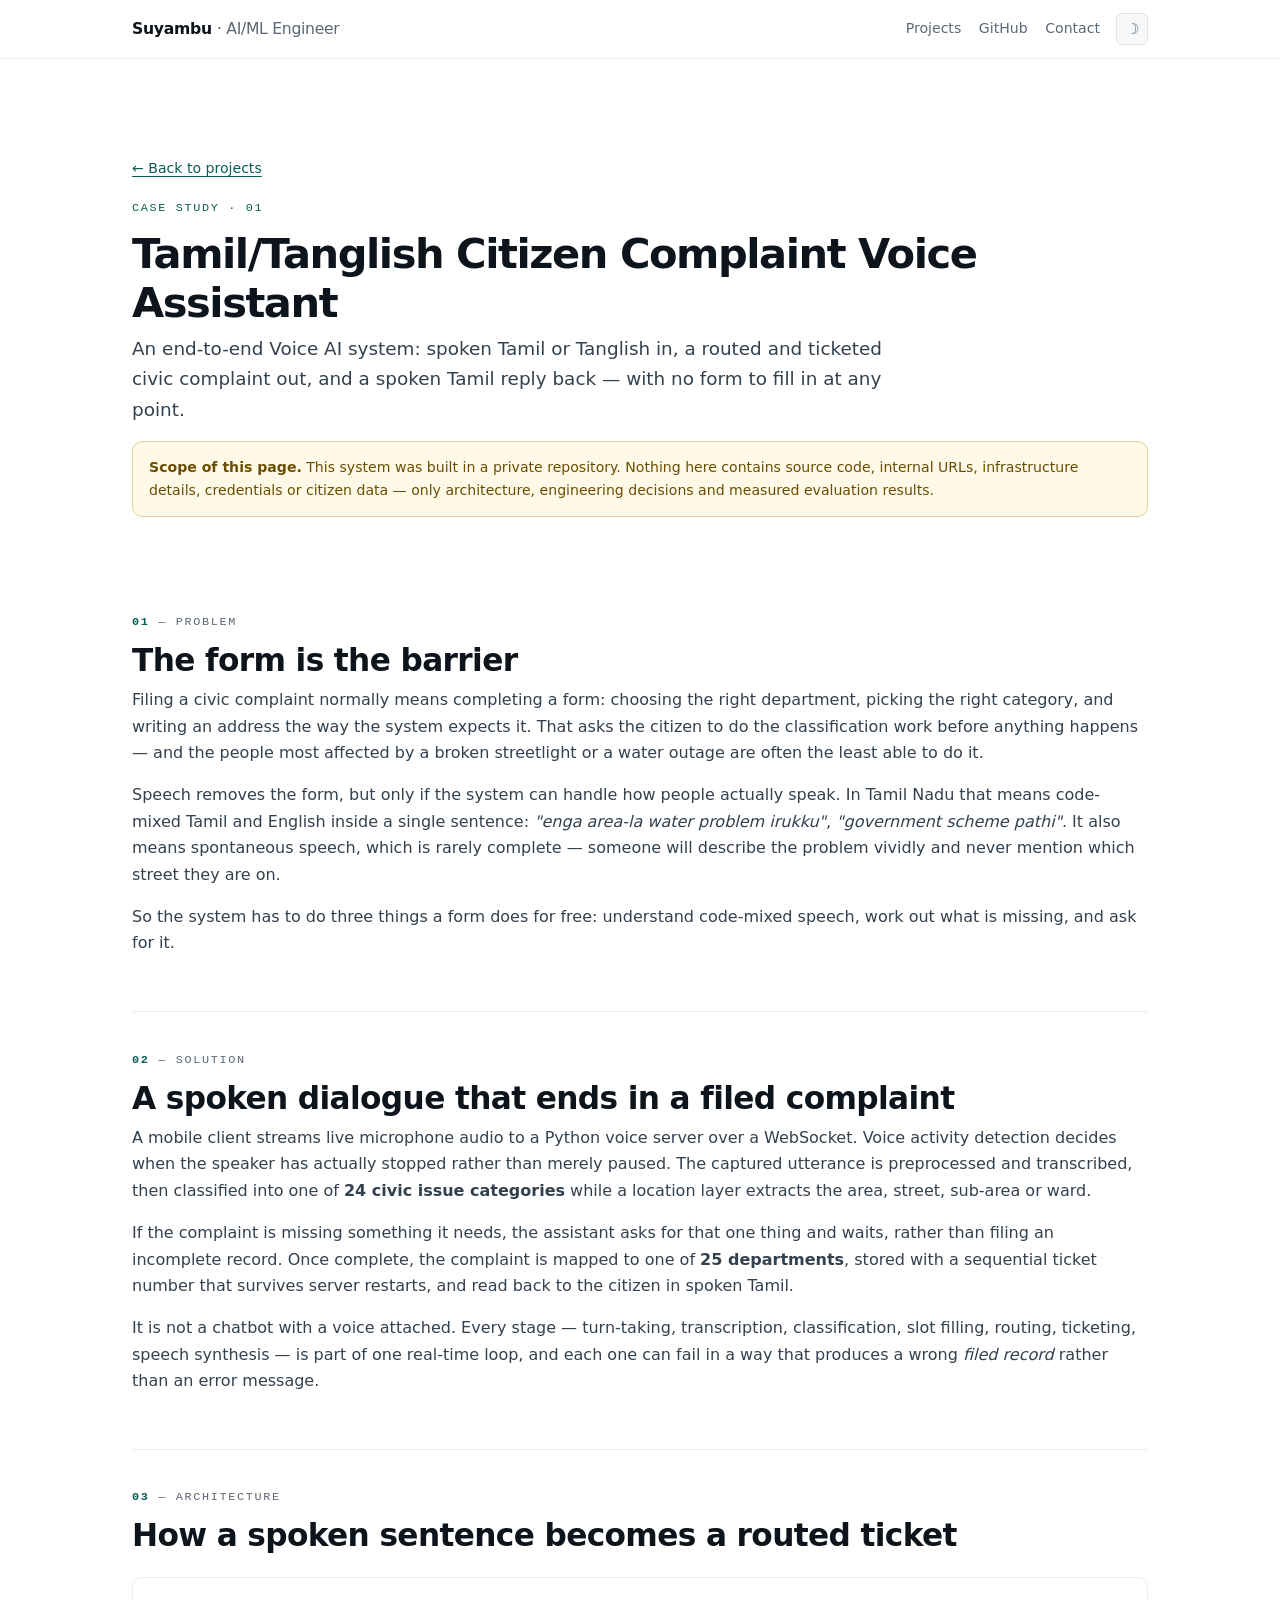
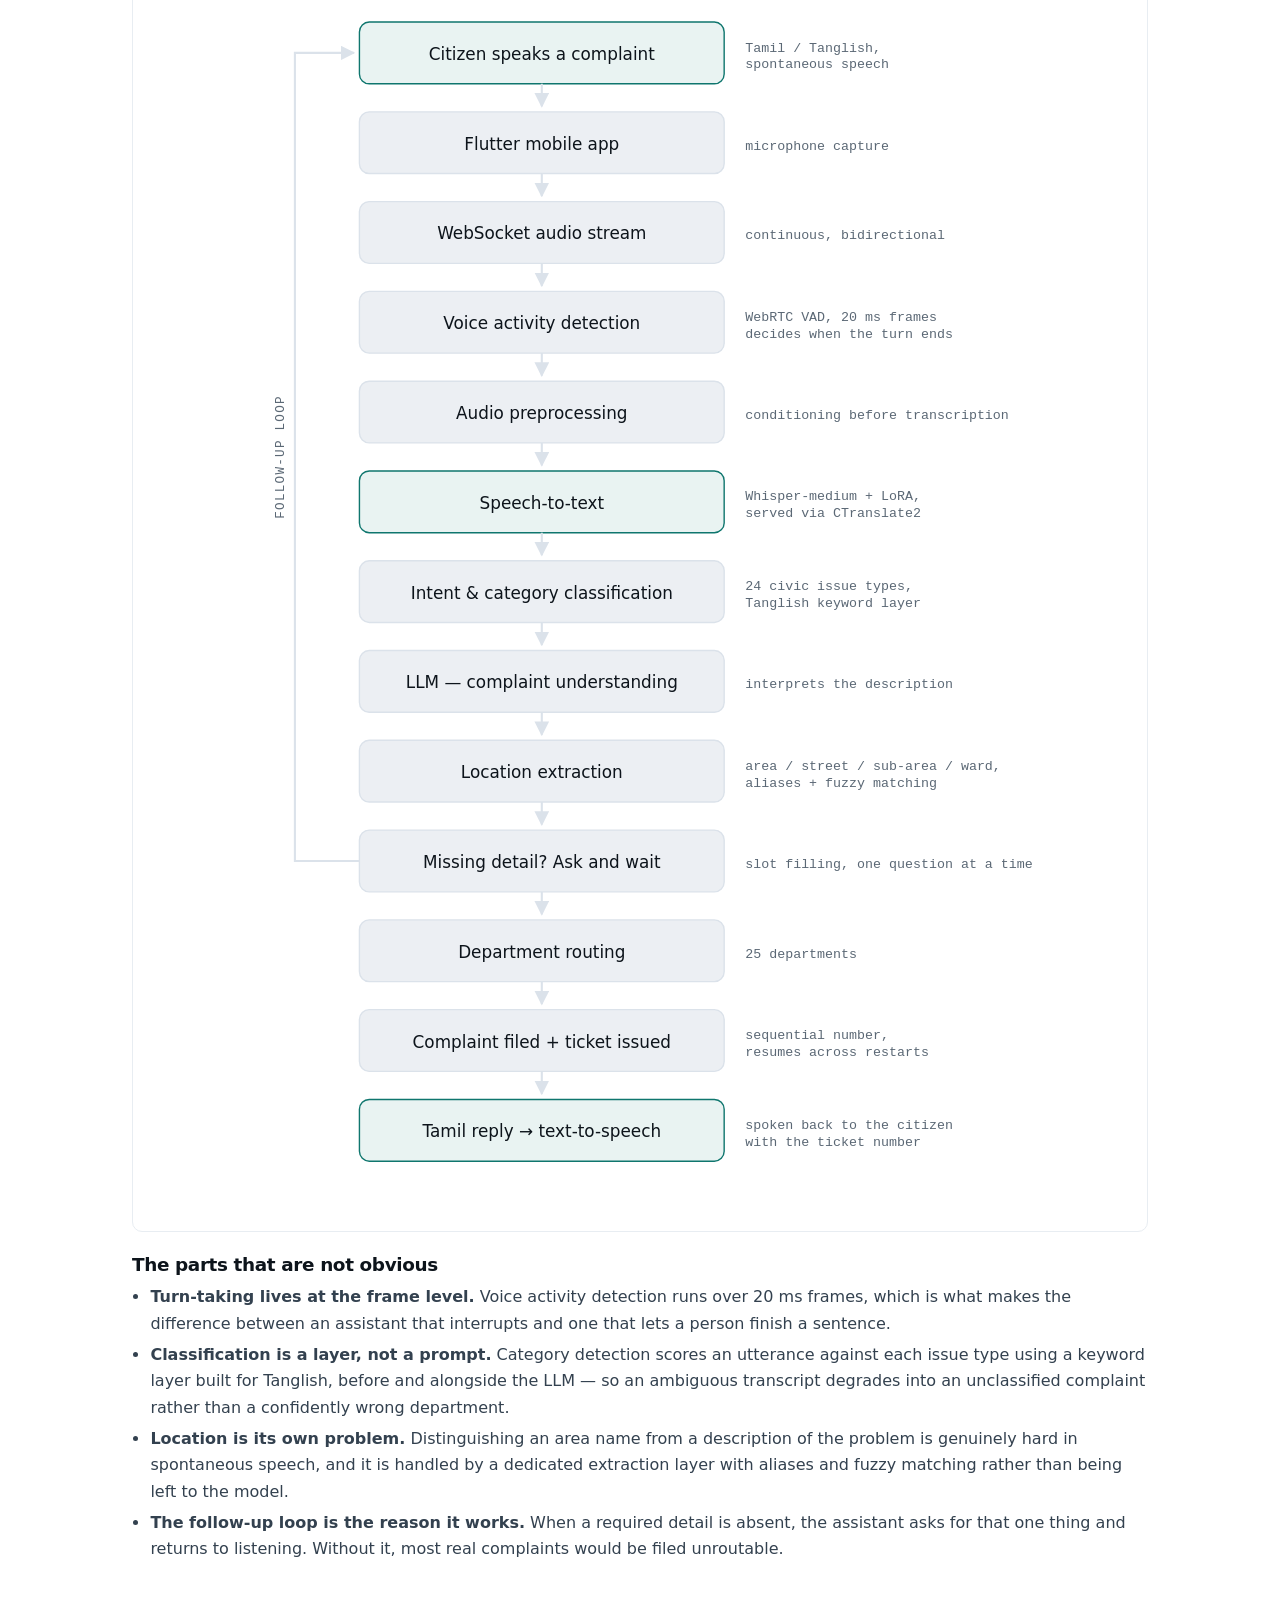
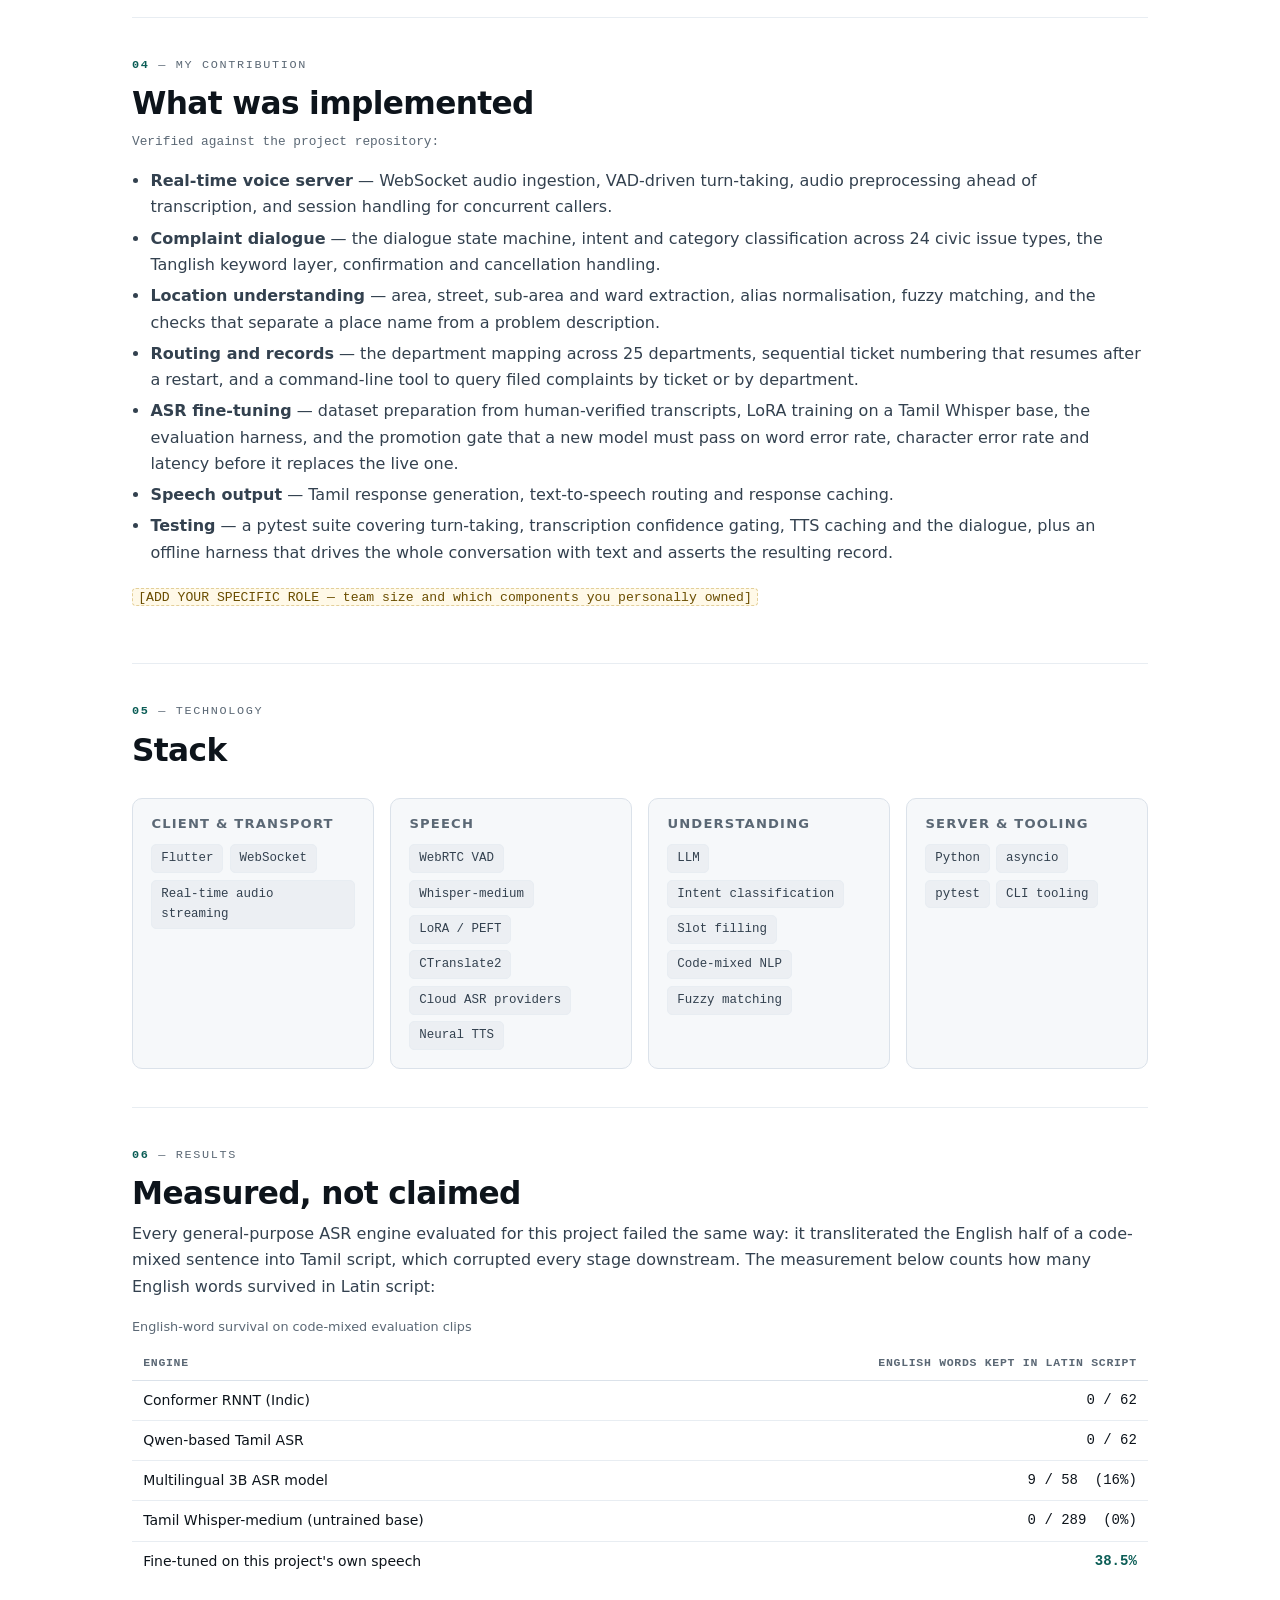
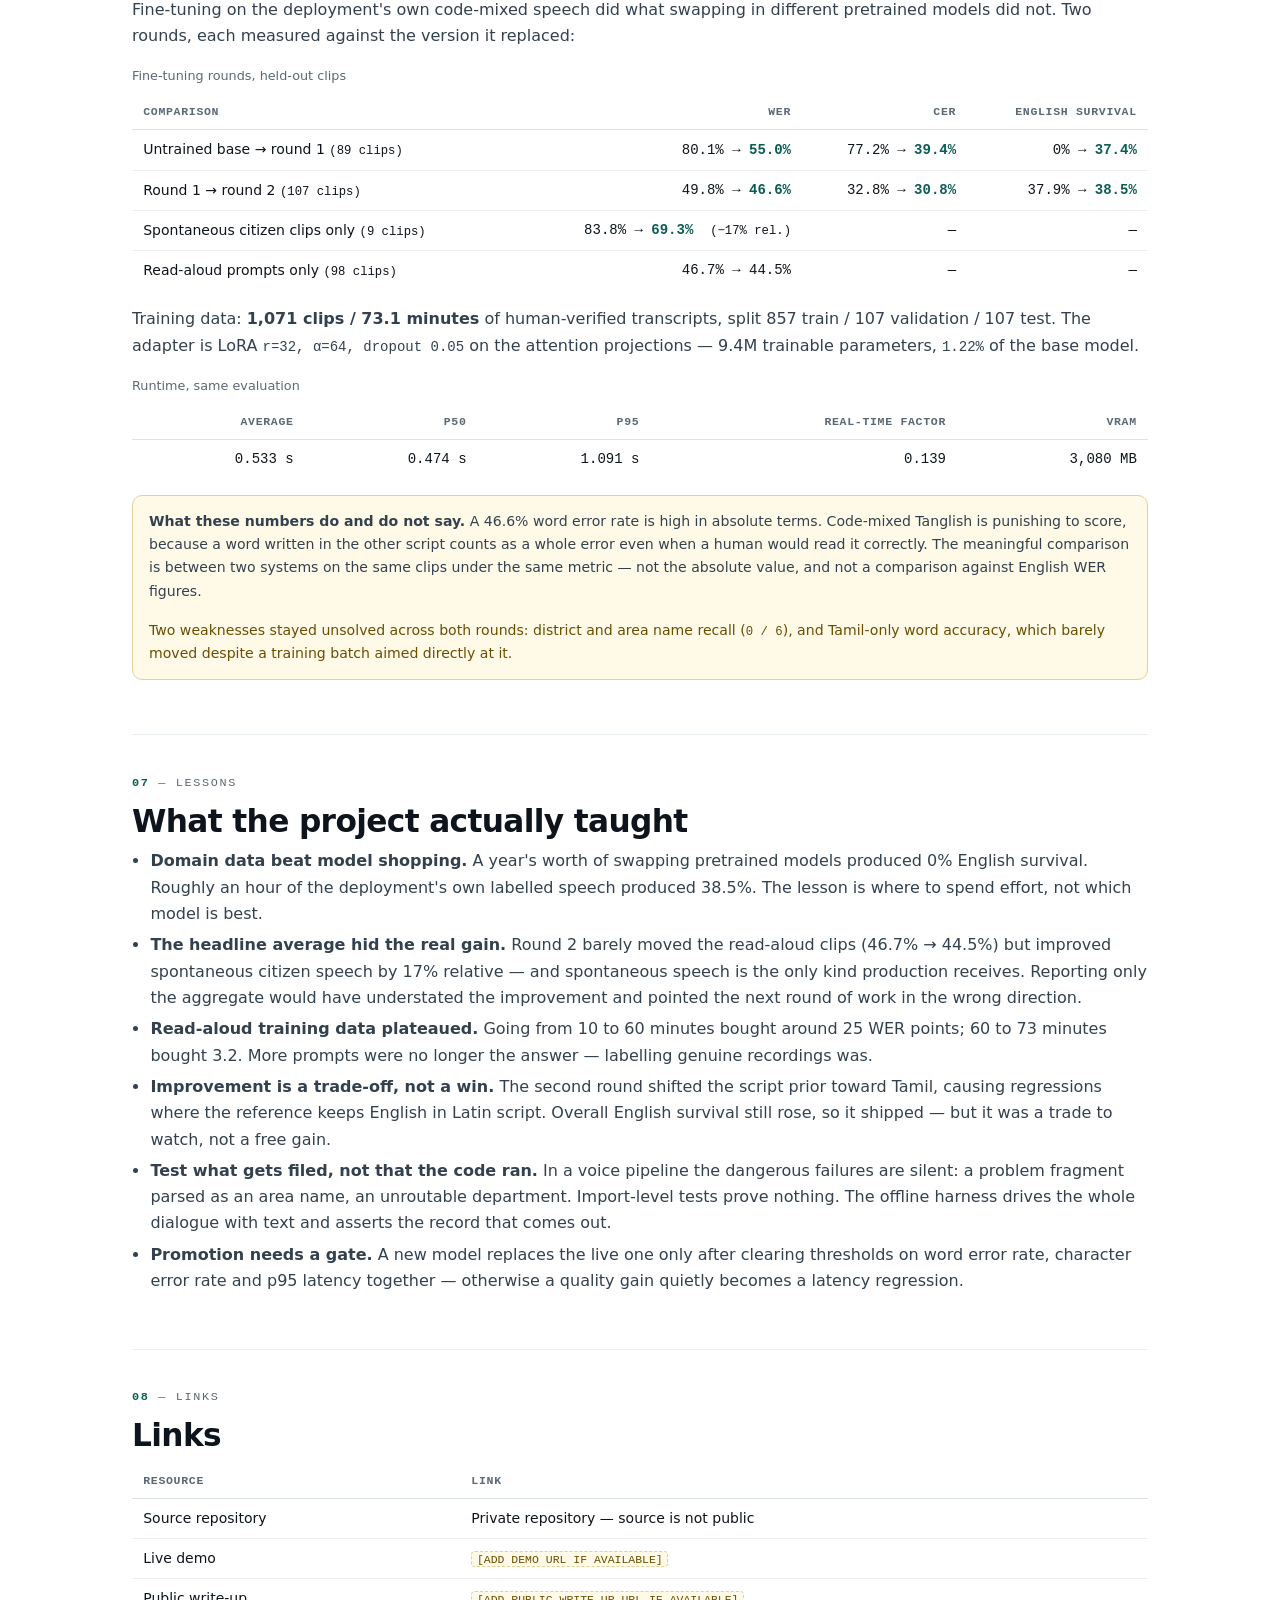
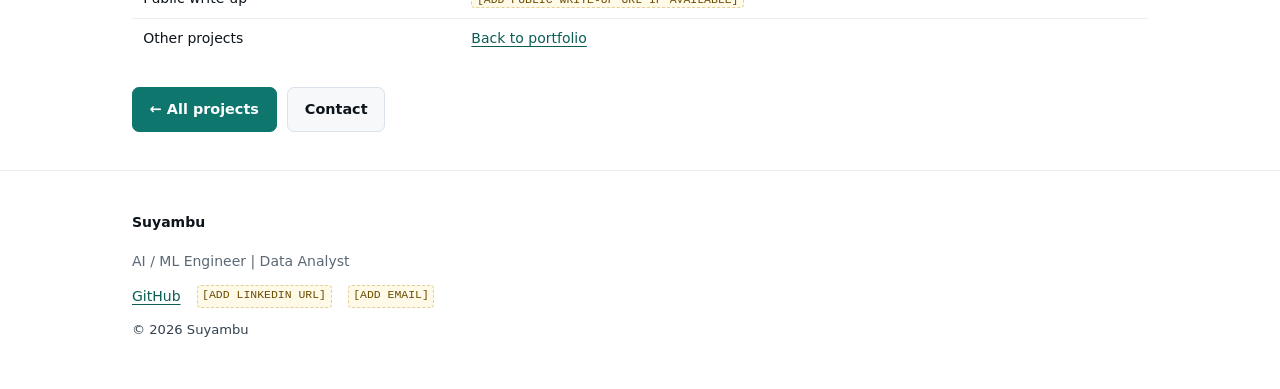
==== case-study-voice-assistant.html @ bbeccbdf "Portfolio: hiring-oriented static site for three verified projects Zero-dependency static site — two" ====
<!DOCTYPE html>
<html lang="en">
<head>
<meta charset="utf-8">
<meta name="viewport" content="width=device-width, initial-scale=1">

<title>Case Study: Tamil/Tanglish Citizen Complaint Voice Assistant | Suyambu</title>
<meta name="description" content="Technical case study of an end-to-end Tamil/Tanglish voice assistant — architecture, speech recognition fine-tuning, dialogue design, department routing and measured results.">
<meta name="author" content="Suyambu">

<meta property="og:type" content="article">
<meta property="og:title" content="Case Study: Tamil/Tanglish Citizen Complaint Voice Assistant">
<meta property="og:description" content="From spoken Tamil to a routed civic complaint — architecture, ASR fine-tuning and measured evaluation results.">
<meta property="og:image" content="assets/favicon.svg">
<meta name="twitter:card" content="summary">

<link rel="icon" href="assets/favicon.svg" type="image/svg+xml">
<link rel="stylesheet" href="css/styles.css">
<script src="js/theme.js"></script>
</head>

<body>
<a class="skip" href="#main">Skip to content</a>

<header class="site-header">
  <div class="wrap">
    <a class="brand" href="index.html">Suyambu <span>· AI/ML Engineer</span></a>
    <nav class="nav" aria-label="Primary">
      <a href="index.html#projects">Projects</a>
      <a href="index.html#github" class="opt">GitHub</a>
      <a href="index.html#contact">Contact</a>
    </nav>
    <button class="theme-toggle" type="button" hidden aria-label="Switch colour theme">☽</button>
  </div>
</header>

<main id="main">
<section class="hero">
  <div class="wrap">
    <a class="back-link" href="index.html#voice-assistant">← Back to projects</a>
    <span class="eyebrow">Case study · 01</span>
    <h1 style="font-size:clamp(1.8rem,4.5vw,2.6rem)">Tamil/Tanglish Citizen Complaint Voice Assistant</h1>
    <p class="pitch">
      An end-to-end Voice AI system: spoken Tamil or Tanglish in, a routed and
      ticketed civic complaint out, and a spoken Tamil reply back — with no form
      to fill in at any point.
    </p>
    <div class="note">
      <p><strong>Scope of this page.</strong> This system was built in a private
      repository. Nothing here contains source code, internal URLs, infrastructure
      details, credentials or citizen data — only architecture, engineering
      decisions and measured evaluation results.</p>
    </div>
  </div>
</section>

<div class="wrap">

<!-- 01 -->
<section class="cs-step">
  <span class="eyebrow"><b>01</b> — Problem</span>
  <h2>The form is the barrier</h2>
  <p>
    Filing a civic complaint normally means completing a form: choosing the right
    department, picking the right category, and writing an address the way the
    system expects it. That asks the citizen to do the classification work before
    anything happens — and the people most affected by a broken streetlight or a
    water outage are often the least able to do it.
  </p>
  <p>
    Speech removes the form, but only if the system can handle how people actually
    speak. In Tamil Nadu that means code-mixed Tamil and English inside a single
    sentence: <em>"enga area-la water problem irukku"</em>,
    <em>"government scheme pathi"</em>. It also means spontaneous speech, which is
    rarely complete — someone will describe the problem vividly and never mention
    which street they are on.
  </p>
  <p>So the system has to do three things a form does for free: understand
    code-mixed speech, work out what is missing, and ask for it.</p>
</section>

<!-- 02 -->
<section class="cs-step">
  <span class="eyebrow"><b>02</b> — Solution</span>
  <h2>A spoken dialogue that ends in a filed complaint</h2>
  <p>
    A mobile client streams live microphone audio to a Python voice server over a
    WebSocket. Voice activity detection decides when the speaker has actually
    stopped rather than merely paused. The captured utterance is preprocessed and
    transcribed, then classified into one of <strong>24 civic issue categories</strong>
    while a location layer extracts the area, street, sub-area or ward.
  </p>
  <p>
    If the complaint is missing something it needs, the assistant asks for that one
    thing and waits, rather than filing an incomplete record. Once complete, the
    complaint is mapped to one of <strong>25 departments</strong>, stored with a
    sequential ticket number that survives server restarts, and read back to the
    citizen in spoken Tamil.
  </p>
  <p>
    It is not a chatbot with a voice attached. Every stage — turn-taking,
    transcription, classification, slot filling, routing, ticketing, speech
    synthesis — is part of one real-time loop, and each one can fail in a way that
    produces a wrong <em>filed record</em> rather than an error message.
  </p>
</section>

<!-- 03 -->
<section class="cs-step">
  <span class="eyebrow"><b>03</b> — Architecture</span>
  <h2>How a spoken sentence becomes a routed ticket</h2>

  <div class="diagram">
    <svg viewBox="0 0 700 870" role="img" aria-labelledby="arch-title arch-desc">
      <title id="arch-title">End-to-end voice assistant architecture</title>
      <desc id="arch-desc">A thirteen-stage vertical pipeline. A citizen speaks into a
        Flutter app, which streams audio over a WebSocket to a Python voice server.
        Voice activity detection segments the speech, audio preprocessing prepares it,
        and a fine-tuned Whisper model transcribes it. The text is classified into a
        civic issue category, understood by an LLM, and mined for location details.
        When a detail is missing the assistant asks a follow-up question and loops
        back to the citizen. The completed complaint is routed to a department, filed
        with a ticket number, and returned to the citizen as spoken Tamil.</desc>
      <defs>
        <marker id="a2" viewBox="0 0 10 10" refX="9" refY="5" markerWidth="7"
                markerHeight="7" orient="auto-start-reverse">
          <path d="M0 0 L10 5 L0 10 z" class="d-arrow"/>
        </marker>
      </defs>

      <!-- loop-back for follow-up questions -->
      <path class="d-line" d="M150 618 H104 V42 H146" marker-end="url(#a2)"/>
      <text class="d-group-label" transform="rotate(-90 96 330)" x="96" y="330"
            text-anchor="middle">FOLLOW-UP LOOP</text>

      <!-- 00 citizen -->
      <rect class="d-box-a" x="150" y="20" width="260" height="44" rx="7"/>
      <text class="d-label" x="280" y="47" text-anchor="middle">Citizen speaks a complaint</text>
      <text class="d-sub" x="425" y="41">Tamil / Tanglish,</text>
      <text class="d-sub" x="425" y="53">spontaneous speech</text>
      <path class="d-line" d="M280 64 V80" marker-end="url(#a2)"/>

      <!-- 01 flutter -->
      <rect class="d-box" x="150" y="84" width="260" height="44" rx="7"/>
      <text class="d-label" x="280" y="111" text-anchor="middle">Flutter mobile app</text>
      <text class="d-sub" x="425" y="111">microphone capture</text>
      <path class="d-line" d="M280 128 V144" marker-end="url(#a2)"/>

      <!-- 02 websocket -->
      <rect class="d-box" x="150" y="148" width="260" height="44" rx="7"/>
      <text class="d-label" x="280" y="175" text-anchor="middle">WebSocket audio stream</text>
      <text class="d-sub" x="425" y="175">continuous, bidirectional</text>
      <path class="d-line" d="M280 192 V208" marker-end="url(#a2)"/>

      <!-- 03 vad -->
      <rect class="d-box" x="150" y="212" width="260" height="44" rx="7"/>
      <text class="d-label" x="280" y="239" text-anchor="middle">Voice activity detection</text>
      <text class="d-sub" x="425" y="233">WebRTC VAD, 20 ms frames</text>
      <text class="d-sub" x="425" y="245">decides when the turn ends</text>
      <path class="d-line" d="M280 256 V272" marker-end="url(#a2)"/>

      <!-- 04 preprocess -->
      <rect class="d-box" x="150" y="276" width="260" height="44" rx="7"/>
      <text class="d-label" x="280" y="303" text-anchor="middle">Audio preprocessing</text>
      <text class="d-sub" x="425" y="303">conditioning before transcription</text>
      <path class="d-line" d="M280 320 V336" marker-end="url(#a2)"/>

      <!-- 05 stt -->
      <rect class="d-box-a" x="150" y="340" width="260" height="44" rx="7"/>
      <text class="d-label" x="280" y="367" text-anchor="middle">Speech-to-text</text>
      <text class="d-sub" x="425" y="361">Whisper-medium + LoRA,</text>
      <text class="d-sub" x="425" y="373">served via CTranslate2</text>
      <path class="d-line" d="M280 384 V400" marker-end="url(#a2)"/>

      <!-- 06 intent -->
      <rect class="d-box" x="150" y="404" width="260" height="44" rx="7"/>
      <text class="d-label" x="280" y="431" text-anchor="middle">Intent &amp; category classification</text>
      <text class="d-sub" x="425" y="425">24 civic issue types,</text>
      <text class="d-sub" x="425" y="437">Tanglish keyword layer</text>
      <path class="d-line" d="M280 448 V464" marker-end="url(#a2)"/>

      <!-- 07 llm -->
      <rect class="d-box" x="150" y="468" width="260" height="44" rx="7"/>
      <text class="d-label" x="280" y="495" text-anchor="middle">LLM — complaint understanding</text>
      <text class="d-sub" x="425" y="495">interprets the description</text>
      <path class="d-line" d="M280 512 V528" marker-end="url(#a2)"/>

      <!-- 08 location -->
      <rect class="d-box" x="150" y="532" width="260" height="44" rx="7"/>
      <text class="d-label" x="280" y="559" text-anchor="middle">Location extraction</text>
      <text class="d-sub" x="425" y="553">area / street / sub-area / ward,</text>
      <text class="d-sub" x="425" y="565">aliases + fuzzy matching</text>
      <path class="d-line" d="M280 576 V592" marker-end="url(#a2)"/>

      <!-- 09 followup -->
      <rect class="d-box" x="150" y="596" width="260" height="44" rx="7"/>
      <text class="d-label" x="280" y="623" text-anchor="middle">Missing detail? Ask and wait</text>
      <text class="d-sub" x="425" y="623">slot filling, one question at a time</text>
      <path class="d-line" d="M280 640 V656" marker-end="url(#a2)"/>

      <!-- 10 routing -->
      <rect class="d-box" x="150" y="660" width="260" height="44" rx="7"/>
      <text class="d-label" x="280" y="687" text-anchor="middle">Department routing</text>
      <text class="d-sub" x="425" y="687">25 departments</text>
      <path class="d-line" d="M280 704 V720" marker-end="url(#a2)"/>

      <!-- 11 file -->
      <rect class="d-box" x="150" y="724" width="260" height="44" rx="7"/>
      <text class="d-label" x="280" y="751" text-anchor="middle">Complaint filed + ticket issued</text>
      <text class="d-sub" x="425" y="745">sequential number,</text>
      <text class="d-sub" x="425" y="757">resumes across restarts</text>
      <path class="d-line" d="M280 768 V784" marker-end="url(#a2)"/>

      <!-- 12 tts -->
      <rect class="d-box-a" x="150" y="788" width="260" height="44" rx="7"/>
      <text class="d-label" x="280" y="815" text-anchor="middle">Tamil reply → text-to-speech</text>
      <text class="d-sub" x="425" y="809">spoken back to the citizen</text>
      <text class="d-sub" x="425" y="821">with the ticket number</text>
    </svg>
  </div>

  <h3>The parts that are not obvious</h3>
  <ul class="tight">
    <li><strong>Turn-taking lives at the frame level.</strong> Voice activity detection
      runs over 20&nbsp;ms frames, which is what makes the difference between an
      assistant that interrupts and one that lets a person finish a sentence.</li>
    <li><strong>Classification is a layer, not a prompt.</strong> Category detection
      scores an utterance against each issue type using a keyword layer built for
      Tanglish, before and alongside the LLM — so an ambiguous transcript degrades
      into an unclassified complaint rather than a confidently wrong department.</li>
    <li><strong>Location is its own problem.</strong> Distinguishing an area name from
      a description of the problem is genuinely hard in spontaneous speech, and it is
      handled by a dedicated extraction layer with aliases and fuzzy matching rather
      than being left to the model.</li>
    <li><strong>The follow-up loop is the reason it works.</strong> When a required
      detail is absent, the assistant asks for that one thing and returns to listening.
      Without it, most real complaints would be filed unroutable.</li>
  </ul>
</section>

<!-- 04 -->
<section class="cs-step">
  <span class="eyebrow"><b>04</b> — My contribution</span>
  <h2>What was implemented</h2>
  <p class="mono" style="font-size:.8rem;color:var(--muted)">Verified against the project repository:</p>
  <ul class="tight">
    <li><strong>Real-time voice server</strong> — WebSocket audio ingestion, VAD-driven
      turn-taking, audio preprocessing ahead of transcription, and session handling for
      concurrent callers.</li>
    <li><strong>Complaint dialogue</strong> — the dialogue state machine, intent and
      category classification across 24 civic issue types, the Tanglish keyword layer,
      confirmation and cancellation handling.</li>
    <li><strong>Location understanding</strong> — area, street, sub-area and ward
      extraction, alias normalisation, fuzzy matching, and the checks that separate a
      place name from a problem description.</li>
    <li><strong>Routing and records</strong> — the department mapping across 25
      departments, sequential ticket numbering that resumes after a restart, and a
      command-line tool to query filed complaints by ticket or by department.</li>
    <li><strong>ASR fine-tuning</strong> — dataset preparation from human-verified
      transcripts, LoRA training on a Tamil Whisper base, the evaluation harness, and
      the promotion gate that a new model must pass on word error rate, character error
      rate and latency before it replaces the live one.</li>
    <li><strong>Speech output</strong> — Tamil response generation, text-to-speech
      routing and response caching.</li>
    <li><strong>Testing</strong> — a pytest suite covering turn-taking, transcription
      confidence gating, TTS caching and the dialogue, plus an offline harness that
      drives the whole conversation with text and asserts the resulting record.</li>
  </ul>
  <p><span class="ph">[ADD YOUR SPECIFIC ROLE — team size and which components you personally owned]</span></p>
</section>

<!-- 05 -->
<section class="cs-step">
  <span class="eyebrow"><b>05</b> — Technology</span>
  <h2>Stack</h2>
  <div class="skill-grid">
    <div class="skill-card">
      <h3>Client &amp; transport</h3>
      <ul class="tags"><li>Flutter</li><li>WebSocket</li><li>Real-time audio streaming</li></ul>
    </div>
    <div class="skill-card">
      <h3>Speech</h3>
      <ul class="tags">
        <li>WebRTC VAD</li><li>Whisper-medium</li><li>LoRA / PEFT</li>
        <li>CTranslate2</li><li>Cloud ASR providers</li><li>Neural TTS</li>
      </ul>
    </div>
    <div class="skill-card">
      <h3>Understanding</h3>
      <ul class="tags">
        <li>LLM</li><li>Intent classification</li><li>Slot filling</li>
        <li>Code-mixed NLP</li><li>Fuzzy matching</li>
      </ul>
    </div>
    <div class="skill-card">
      <h3>Server &amp; tooling</h3>
      <ul class="tags"><li>Python</li><li>asyncio</li><li>pytest</li><li>CLI tooling</li></ul>
    </div>
  </div>
</section>

<!-- 06 -->
<section class="cs-step">
  <span class="eyebrow"><b>06</b> — Results</span>
  <h2>Measured, not claimed</h2>
  <p>
    Every general-purpose ASR engine evaluated for this project failed the same way:
    it transliterated the English half of a code-mixed sentence into Tamil script,
    which corrupted every stage downstream. The measurement below counts how many
    English words survived in Latin script:
  </p>
  <div class="table-scroll">
    <table>
      <caption>English-word survival on code-mixed evaluation clips</caption>
      <thead><tr><th>Engine</th><th class="num">English words kept in Latin script</th></tr></thead>
      <tbody>
        <tr><td>Conformer RNNT (Indic)</td><td class="num">0 / 62</td></tr>
        <tr><td>Qwen-based Tamil ASR</td><td class="num">0 / 62</td></tr>
        <tr><td>Multilingual 3B ASR model</td><td class="num">9 / 58 &nbsp;(16%)</td></tr>
        <tr><td>Tamil Whisper-medium (untrained base)</td><td class="num">0 / 289 &nbsp;(0%)</td></tr>
        <tr><td>Fine-tuned on this project's own speech</td><td class="num win">38.5%</td></tr>
      </tbody>
    </table>
  </div>
  <p>
    Fine-tuning on the deployment's own code-mixed speech did what swapping in
    different pretrained models did not. Two rounds, each measured against the
    version it replaced:
  </p>
  <div class="table-scroll">
    <table>
      <caption>Fine-tuning rounds, held-out clips</caption>
      <thead>
        <tr><th>Comparison</th><th class="num">WER</th><th class="num">CER</th><th class="num">English survival</th></tr>
      </thead>
      <tbody>
        <tr>
          <td>Untrained base → round 1 <span class="mono">(89 clips)</span></td>
          <td class="num">80.1% → <span class="win">55.0%</span></td>
          <td class="num">77.2% → <span class="win">39.4%</span></td>
          <td class="num">0% → <span class="win">37.4%</span></td>
        </tr>
        <tr>
          <td>Round 1 → round 2 <span class="mono">(107 clips)</span></td>
          <td class="num">49.8% → <span class="win">46.6%</span></td>
          <td class="num">32.8% → <span class="win">30.8%</span></td>
          <td class="num">37.9% → <span class="win">38.5%</span></td>
        </tr>
        <tr>
          <td>Spontaneous citizen clips only <span class="mono">(9 clips)</span></td>
          <td class="num">83.8% → <span class="win">69.3%</span> &nbsp;<span class="mono">(−17% rel.)</span></td>
          <td class="num">—</td><td class="num">—</td>
        </tr>
        <tr>
          <td>Read-aloud prompts only <span class="mono">(98 clips)</span></td>
          <td class="num">46.7% → 44.5%</td><td class="num">—</td><td class="num">—</td>
        </tr>
      </tbody>
    </table>
  </div>
  <p>
    Training data: <strong>1,071 clips / 73.1 minutes</strong> of human-verified
    transcripts, split 857 train / 107 validation / 107 test. The adapter is LoRA
    <span class="mono">r=32, α=64, dropout 0.05</span> on the attention projections —
    9.4M trainable parameters, <span class="mono">1.22%</span> of the base model.
  </p>
  <div class="table-scroll">
    <table>
      <caption>Runtime, same evaluation</caption>
      <thead><tr><th class="num">Average</th><th class="num">p50</th><th class="num">p95</th><th class="num">Real-time factor</th><th class="num">VRAM</th></tr></thead>
      <tbody>
        <tr><td class="num">0.533 s</td><td class="num">0.474 s</td><td class="num">1.091 s</td><td class="num">0.139</td><td class="num">3,080 MB</td></tr>
      </tbody>
    </table>
  </div>
  <div class="note">
    <p><strong>What these numbers do and do not say.</strong> A 46.6% word error rate
    is high in absolute terms. Code-mixed Tanglish is punishing to score, because a
    word written in the other script counts as a whole error even when a human would
    read it correctly. The meaningful comparison is between two systems on the same
    clips under the same metric — not the absolute value, and not a comparison against
    English WER figures.</p>
    <p>Two weaknesses stayed unsolved across both rounds: district and area name recall
    (<span class="mono">0 / 6</span>), and Tamil-only word accuracy, which barely moved
    despite a training batch aimed directly at it.</p>
  </div>
</section>

<!-- 07 -->
<section class="cs-step">
  <span class="eyebrow"><b>07</b> — Lessons</span>
  <h2>What the project actually taught</h2>
  <ul class="tight">
    <li><strong>Domain data beat model shopping.</strong> A year's worth of swapping
      pretrained models produced 0% English survival. Roughly an hour of the
      deployment's own labelled speech produced 38.5%. The lesson is where to spend
      effort, not which model is best.</li>
    <li><strong>The headline average hid the real gain.</strong> Round 2 barely moved
      the read-aloud clips (46.7% → 44.5%) but improved spontaneous citizen speech by
      17% relative — and spontaneous speech is the only kind production receives.
      Reporting only the aggregate would have understated the improvement and pointed
      the next round of work in the wrong direction.</li>
    <li><strong>Read-aloud training data plateaued.</strong> Going from 10 to 60 minutes
      bought around 25 WER points; 60 to 73 minutes bought 3.2. More prompts were no
      longer the answer — labelling genuine recordings was.</li>
    <li><strong>Improvement is a trade-off, not a win.</strong> The second round shifted
      the script prior toward Tamil, causing regressions where the reference keeps
      English in Latin script. Overall English survival still rose, so it shipped — but
      it was a trade to watch, not a free gain.</li>
    <li><strong>Test what gets filed, not that the code ran.</strong> In a voice pipeline
      the dangerous failures are silent: a problem fragment parsed as an area name, an
      unroutable department. Import-level tests prove nothing. The offline harness drives
      the whole dialogue with text and asserts the record that comes out.</li>
    <li><strong>Promotion needs a gate.</strong> A new model replaces the live one only
      after clearing thresholds on word error rate, character error rate and p95 latency
      together — otherwise a quality gain quietly becomes a latency regression.</li>
  </ul>
</section>

<!-- 08 -->
<section class="cs-step">
  <span class="eyebrow"><b>08</b> — Links</span>
  <h2>Links</h2>
  <div class="table-scroll">
    <table>
      <thead><tr><th>Resource</th><th>Link</th></tr></thead>
      <tbody>
        <tr><td>Source repository</td><td>Private repository — source is not public</td></tr>
        <tr><td>Live demo</td><td><span class="ph">[ADD DEMO URL IF AVAILABLE]</span></td></tr>
        <tr><td>Public write-up</td><td><span class="ph">[ADD PUBLIC WRITE-UP URL IF AVAILABLE]</span></td></tr>
        <tr><td>Other projects</td><td><a href="index.html#projects">Back to portfolio</a></td></tr>
      </tbody>
    </table>
  </div>
  <div class="cta-row">
    <a class="btn btn-primary" href="index.html#projects">← All projects</a>
    <a class="btn" href="index.html#contact">Contact</a>
  </div>
</section>

</div>
</main>

<footer class="site-footer">
  <div class="wrap">
    <p class="name">Suyambu</p>
    <p style="margin:0;color:var(--muted)">AI / ML Engineer | Data Analyst</p>
    <p class="links">
      <a href="https://github.com/Suyambu567" rel="noopener">GitHub</a>
      <span class="ph">[ADD LINKEDIN URL]</span>
      <span class="ph">[ADD EMAIL]</span>
    </p>
    <p class="copy">© 2026 Suyambu</p>
  </div>
</footer>

</body>
</html>
---- css/styles.css ----
/* ==========================================================================
   Suyambu — portfolio
   Zero dependencies, zero build step, zero external requests.
   Light + dark, driven by tokens. Every colour is defined on bare :root
   first, then re-bound for dark, so nothing is defined only inside a media
   query.
   ========================================================================== */

:root {
  --bg:          #ffffff;
  --surface:     #f6f8fa;
  --surface-2:   #eceff3;
  --border:      #dbe2ea;
  --border-soft: #e8edf2;
  --text:        #0d141b;
  --text-2:      #33414f;
  --muted:       #5b6875;
  --accent:      #0f766e;
  --accent-text: #0b5d56;
  --accent-soft: rgba(15, 118, 110, 0.09);
  --note-bg:     #fff9e8;
  --note-border: #e3cf99;
  --note-text:   #6a4d00;
  --shadow:      0 1px 2px rgba(13, 20, 27, .05), 0 8px 24px rgba(13, 20, 27, .05);

  --mono: ui-monospace, SFMono-Regular, "SF Mono", Menlo, Consolas, "Liberation Mono", monospace;
  --sans: system-ui, -apple-system, "Segoe UI", Roboto, "Helvetica Neue", Arial, sans-serif;

  --wrap: 1080px;
  --radius: 10px;
}

@media (prefers-color-scheme: dark) {
  :root:not([data-theme="light"]) {
    --bg:          #0b0e12;
    --surface:     #12171d;
    --surface-2:   #181f27;
    --border:      #232c36;
    --border-soft: #1b232b;
    --text:        #e7ecf1;
    --text-2:      #c2ccd6;
    --muted:       #93a1af;
    --accent:      #4fd1c5;
    --accent-text: #6fe3d8;
    --accent-soft: rgba(79, 209, 197, 0.10);
    --note-bg:     #1f1b10;
    --note-border: #4a3c17;
    --note-text:   #e5cf94;
    --shadow:      0 1px 2px rgba(0, 0, 0, .4), 0 10px 28px rgba(0, 0, 0, .35);
  }
}

:root[data-theme="dark"] {
  --bg:          #0b0e12;
  --surface:     #12171d;
  --surface-2:   #181f27;
  --border:      #232c36;
  --border-soft: #1b232b;
  --text:        #e7ecf1;
  --text-2:      #c2ccd6;
  --muted:       #93a1af;
  --accent:      #4fd1c5;
  --accent-text: #6fe3d8;
  --accent-soft: rgba(79, 209, 197, 0.10);
  --note-bg:     #1f1b10;
  --note-border: #4a3c17;
  --note-text:   #e5cf94;
  --shadow:      0 1px 2px rgba(0, 0, 0, .4), 0 10px 28px rgba(0, 0, 0, .35);
}

*, *::before, *::after { box-sizing: border-box; }

html { -webkit-text-size-adjust: 100%; scroll-behavior: smooth; }
@media (prefers-reduced-motion: reduce) { html { scroll-behavior: auto; } }

body {
  margin: 0;
  background: var(--bg);
  color: var(--text);
  font-family: var(--sans);
  font-size: 16px;
  line-height: 1.65;
  -webkit-font-smoothing: antialiased;
}

h1, h2, h3, h4 { line-height: 1.2; margin: 0 0 .5rem; letter-spacing: -0.02em; font-weight: 650; }
h1 { font-size: clamp(2rem, 5.5vw, 3.1rem); letter-spacing: -0.035em; }
h2 { font-size: clamp(1.45rem, 3.2vw, 1.95rem); }
h3 { font-size: 1.15rem; }
h4 { font-size: .95rem; }
p  { margin: 0 0 1rem; color: var(--text-2); }

a { color: var(--accent-text); text-decoration-thickness: 1px; text-underline-offset: 3px; }
a:hover { text-decoration-thickness: 2px; }

:focus-visible {
  outline: 2px solid var(--accent);
  outline-offset: 3px;
  border-radius: 4px;
}

code, .mono { font-family: var(--mono); font-size: .875em; }

.wrap { width: 100%; max-width: var(--wrap); margin: 0 auto; padding: 0 clamp(1rem, 4vw, 2rem); }

.skip {
  position: absolute; left: -9999px; top: 0;
  background: var(--accent); color: #fff; padding: .6rem 1rem; z-index: 100;
}
.skip:focus { left: .5rem; top: .5rem; }

/* ---------- header ---------- */

.site-header {
  position: sticky; top: 0; z-index: 40;
  background: color-mix(in srgb, var(--bg) 88%, transparent);
  backdrop-filter: blur(10px);
  border-bottom: 1px solid var(--border-soft);
}
.site-header .wrap {
  display: flex; align-items: center; gap: 1rem;
  min-height: 58px;
}
.site-header .nav { flex: 0 1 auto; min-width: 0; }
.brand {
  font-weight: 650; letter-spacing: -0.02em; text-decoration: none; color: var(--text);
  margin-right: auto; font-size: .98rem;
  min-width: 0; overflow: hidden; text-overflow: ellipsis; white-space: nowrap;
}
.brand span { color: var(--muted); font-weight: 450; }
.nav { display: flex; gap: 1.1rem; align-items: center; }
.nav a {
  color: var(--muted); text-decoration: none; font-size: .88rem;
}
.nav a:hover { color: var(--text); }
@media (max-width: 720px) { .nav a.opt { display: none; } }

/* On a narrow phone the header row is the one place where brand + nav + toggle
   compete for space. The brand gives way first: the qualifier drops, then the
   name truncates, so the navigation and the toggle stay reachable. */
@media (max-width: 460px) {
  .brand span { display: none; }
  .nav { gap: .8rem; }
  .nav a { font-size: .84rem; }
}

.theme-toggle {
  border: 1px solid var(--border); background: var(--surface); color: var(--muted);
  border-radius: 6px; width: 32px; height: 32px; cursor: pointer;
  display: inline-grid; place-items: center; font-size: .95rem; line-height: 1;
  flex: none;
}
.theme-toggle:hover { color: var(--text); border-color: var(--accent); }

/* ---------- section furniture ---------- */

section { padding: clamp(3rem, 7vw, 5rem) 0; border-top: 1px solid var(--border-soft); }
section:first-of-type { border-top: 0; }

.eyebrow {
  font-family: var(--mono); font-size: .74rem; letter-spacing: .14em;
  text-transform: uppercase; color: var(--accent-text); margin: 0 0 .6rem;
  display: block;
}
.lede { font-size: 1.05rem; max-width: 62ch; color: var(--text-2); }

/* ---------- hero ---------- */

.hero { padding-top: clamp(3rem, 8vw, 6rem); padding-bottom: clamp(2.5rem, 6vw, 4rem); }
.hero h1 { margin-bottom: .35rem; }
.hero .role {
  font-family: var(--mono); font-size: clamp(.85rem, 2.2vw, 1rem);
  color: var(--accent-text); letter-spacing: .02em; margin: 0 0 1.4rem;
}
.hero .pitch { font-size: clamp(1rem, 2.4vw, 1.15rem); max-width: 66ch; }

.cta-row { display: flex; flex-wrap: wrap; gap: .65rem; margin-top: 1.8rem; }

.btn {
  display: inline-flex; align-items: center; gap: .5rem;
  padding: .6rem 1.05rem; border-radius: 7px;
  border: 1px solid var(--border); background: var(--surface);
  color: var(--text); text-decoration: none; font-size: .9rem; font-weight: 550;
}
.btn:hover { border-color: var(--accent); color: var(--accent-text); }
.btn-primary {
  background: var(--accent); border-color: var(--accent);
  color: #04211e;
}
:root[data-theme="dark"] .btn-primary,
:root:not([data-theme="light"]) .btn-primary { color: #04211e; }
@media (prefers-color-scheme: light) {
  :root:not([data-theme="dark"]) .btn-primary { color: #ffffff; }
}
:root[data-theme="light"] .btn-primary { color: #ffffff; }
.btn-primary:hover { filter: brightness(1.07); color: inherit; }

.btn[aria-disabled="true"] {
  opacity: .62; cursor: not-allowed; border-style: dashed;
}

/* ---------- placeholders ---------- */

.ph {
  font-family: var(--mono); font-size: .82em;
  background: var(--note-bg); color: var(--note-text);
  border: 1px dashed var(--note-border);
  border-radius: 4px; padding: .05em .4em;
  /* Placeholder text is long by nature. It must wrap, or it forces the whole
     page to scroll sideways on a phone. */
  display: inline; overflow-wrap: anywhere; word-break: break-word;
}

.note {
  background: var(--note-bg); border: 1px solid var(--note-border);
  color: var(--note-text); border-radius: var(--radius);
  padding: .85rem 1rem; font-size: .88rem; margin: 1rem 0;
}
.note strong { color: inherit; }
.note p:last-child { margin-bottom: 0; color: inherit; }

/* ---------- skills ---------- */

.skill-grid {
  display: grid; gap: 1rem;
  grid-template-columns: repeat(auto-fit, minmax(240px, 1fr));
  margin-top: 1.8rem;
}
.skill-card {
  background: var(--surface); border: 1px solid var(--border);
  border-radius: var(--radius); padding: 1.1rem 1.15rem;
}
.skill-card h3 { font-size: .82rem; text-transform: uppercase; letter-spacing: .09em; color: var(--muted); margin-bottom: .75rem; font-weight: 600; }
.tags { display: flex; flex-wrap: wrap; gap: .4rem; list-style: none; margin: 0; padding: 0; }
.tags li {
  font-family: var(--mono); font-size: .78rem;
  background: var(--surface-2); border: 1px solid var(--border-soft);
  color: var(--text-2); padding: .2rem .55rem; border-radius: 5px;
}

/* ---------- projects ---------- */

.project {
  background: var(--surface); border: 1px solid var(--border);
  border-radius: 14px; padding: clamp(1.2rem, 3.5vw, 2rem);
  margin-top: 1.5rem;
}
.project-hero { box-shadow: var(--shadow); border-color: var(--accent); }

.project-head { display: flex; align-items: baseline; gap: .9rem; flex-wrap: wrap; }
.project-num {
  font-family: var(--mono); font-size: 1.5rem; font-weight: 600;
  color: var(--accent); line-height: 1;
}
.project-hero .project-num { font-size: 2.1rem; }
.badge {
  font-family: var(--mono); font-size: .68rem; letter-spacing: .1em;
  text-transform: uppercase; padding: .22rem .55rem; border-radius: 999px;
  background: var(--accent-soft); color: var(--accent-text);
  border: 1px solid var(--accent); white-space: nowrap;
}
.project-hero h3 { font-size: clamp(1.3rem, 3.2vw, 1.75rem); }
.one-liner { color: var(--text-2); max-width: 70ch; margin-top: .3rem; }

.qa { margin-top: 1.6rem; display: grid; gap: 1.4rem; }
.qa-block > h4 {
  font-family: var(--mono); font-size: .74rem; letter-spacing: .12em;
  text-transform: uppercase; color: var(--muted); margin-bottom: .4rem; font-weight: 600;
}
.qa-block p:last-child, .qa-block ul:last-child { margin-bottom: 0; }
.qa-2col { display: grid; gap: 1.4rem; }
@media (min-width: 780px) { .qa-2col { grid-template-columns: 1fr 1fr; } }

/* Grid and flex items default to min-width:auto, so the min-content width of a
   wide table or diagram inside one propagates up and stretches the whole track —
   which pushes the page sideways on a phone even though the table itself sits in
   its own scroll container. Letting these items shrink is what keeps the
   scrolling where it belongs: inside .table-scroll and .diagram. */
.qa > *, .qa-2col > *, .skill-grid > *, .contact-grid > * { min-width: 0; }

ul.tight { margin: 0 0 1rem; padding-left: 1.15rem; color: var(--text-2); }
ul.tight li { margin-bottom: .3rem; }

/* ---------- tables (metrics) ---------- */

.table-scroll { overflow-x: auto; margin: 0 0 1rem; -webkit-overflow-scrolling: touch; }
table {
  border-collapse: collapse; width: 100%; min-width: 460px;
  font-size: .875rem;
}
caption {
  caption-side: top; text-align: left; color: var(--muted);
  font-size: .8rem; padding-bottom: .5rem;
}
th, td {
  text-align: left; padding: .5rem .7rem;
  border-bottom: 1px solid var(--border-soft);
}
thead th {
  font-family: var(--mono); font-size: .72rem; letter-spacing: .06em;
  text-transform: uppercase; color: var(--muted); font-weight: 600;
  border-bottom: 1px solid var(--border);
}
td.num, th.num { text-align: right; font-family: var(--mono); }
tbody tr:last-child td { border-bottom: 0; }
.win { color: var(--accent-text); font-weight: 600; }

/* ---------- io example ---------- */

.io {
  background: var(--surface-2); border: 1px solid var(--border-soft);
  border-radius: var(--radius); padding: .9rem 1rem; overflow-x: auto;
  font-family: var(--mono); font-size: .84rem; line-height: 1.9;
  color: var(--text-2); margin: 0 0 1rem;
}
.io .arrow { color: var(--accent); padding: 0 .35rem; }

/* ---------- diagram ---------- */

.diagram {
  overflow-x: auto; margin: 1.4rem 0;
  border: 1px solid var(--border-soft); border-radius: var(--radius);
  background: var(--bg); padding: 1rem;
}
.diagram svg { display: block; min-width: 620px; width: 100%; height: auto; }
.d-box  { fill: var(--surface-2); stroke: var(--border); }
.d-box-a{ fill: var(--accent-soft); stroke: var(--accent); }
.d-label{ fill: var(--text); font-family: var(--sans); font-size: 12px; }
.d-sub  { fill: var(--muted); font-family: var(--mono); font-size: 9.5px; }
.d-line { stroke: var(--border); stroke-width: 1.5; fill: none; }
.d-arrow{ fill: var(--border); }
.d-group{ fill: none; stroke: var(--border-soft); stroke-dasharray: 4 4; }
.d-group-label { fill: var(--muted); font-family: var(--mono); font-size: 9px; letter-spacing: .1em; }

/* ---------- timeline / simple lists ---------- */

.entry {
  border-left: 2px solid var(--border); padding: 0 0 .1rem 1.1rem; margin-bottom: 1.6rem;
}
.entry:last-child { margin-bottom: 0; }
.entry h3 { margin-bottom: .15rem; }
.entry .meta { color: var(--muted); font-size: .875rem; margin-bottom: .5rem; }

/* ---------- contact ---------- */

.contact-grid {
  display: grid; gap: 1rem; margin-top: 1.6rem;
  grid-template-columns: repeat(auto-fit, minmax(230px, 1fr));
}
.contact-card {
  background: var(--surface); border: 1px solid var(--border);
  border-radius: var(--radius); padding: 1.1rem;
}
.contact-card h3 { font-size: .8rem; text-transform: uppercase; letter-spacing: .09em; color: var(--muted); margin-bottom: .4rem; }
.contact-card p { margin: 0; word-break: break-word; }

/* ---------- footer ---------- */

.site-footer {
  border-top: 1px solid var(--border-soft);
  padding: 2.5rem 0 3rem; color: var(--muted); font-size: .875rem;
}
.site-footer .name { color: var(--text); font-weight: 600; }
.site-footer .links { display: flex; gap: 1rem; flex-wrap: wrap; margin: .7rem 0; }
.site-footer .copy { margin: 0; font-size: .82rem; }

/* ---------- case study specifics ---------- */

.cs-step { border-top: 1px solid var(--border-soft); padding: 2.4rem 0; }
.cs-step:first-of-type { border-top: 0; padding-top: 1rem; }
.cs-step > .eyebrow { color: var(--muted); }
.cs-step > .eyebrow b { color: var(--accent-text); font-weight: 600; }
.back-link { display: inline-block; margin-bottom: 1.2rem; font-size: .88rem; }

@media print {
  .site-header, .theme-toggle, .cta-row { display: none; }
  body { background: #fff; color: #000; }
}
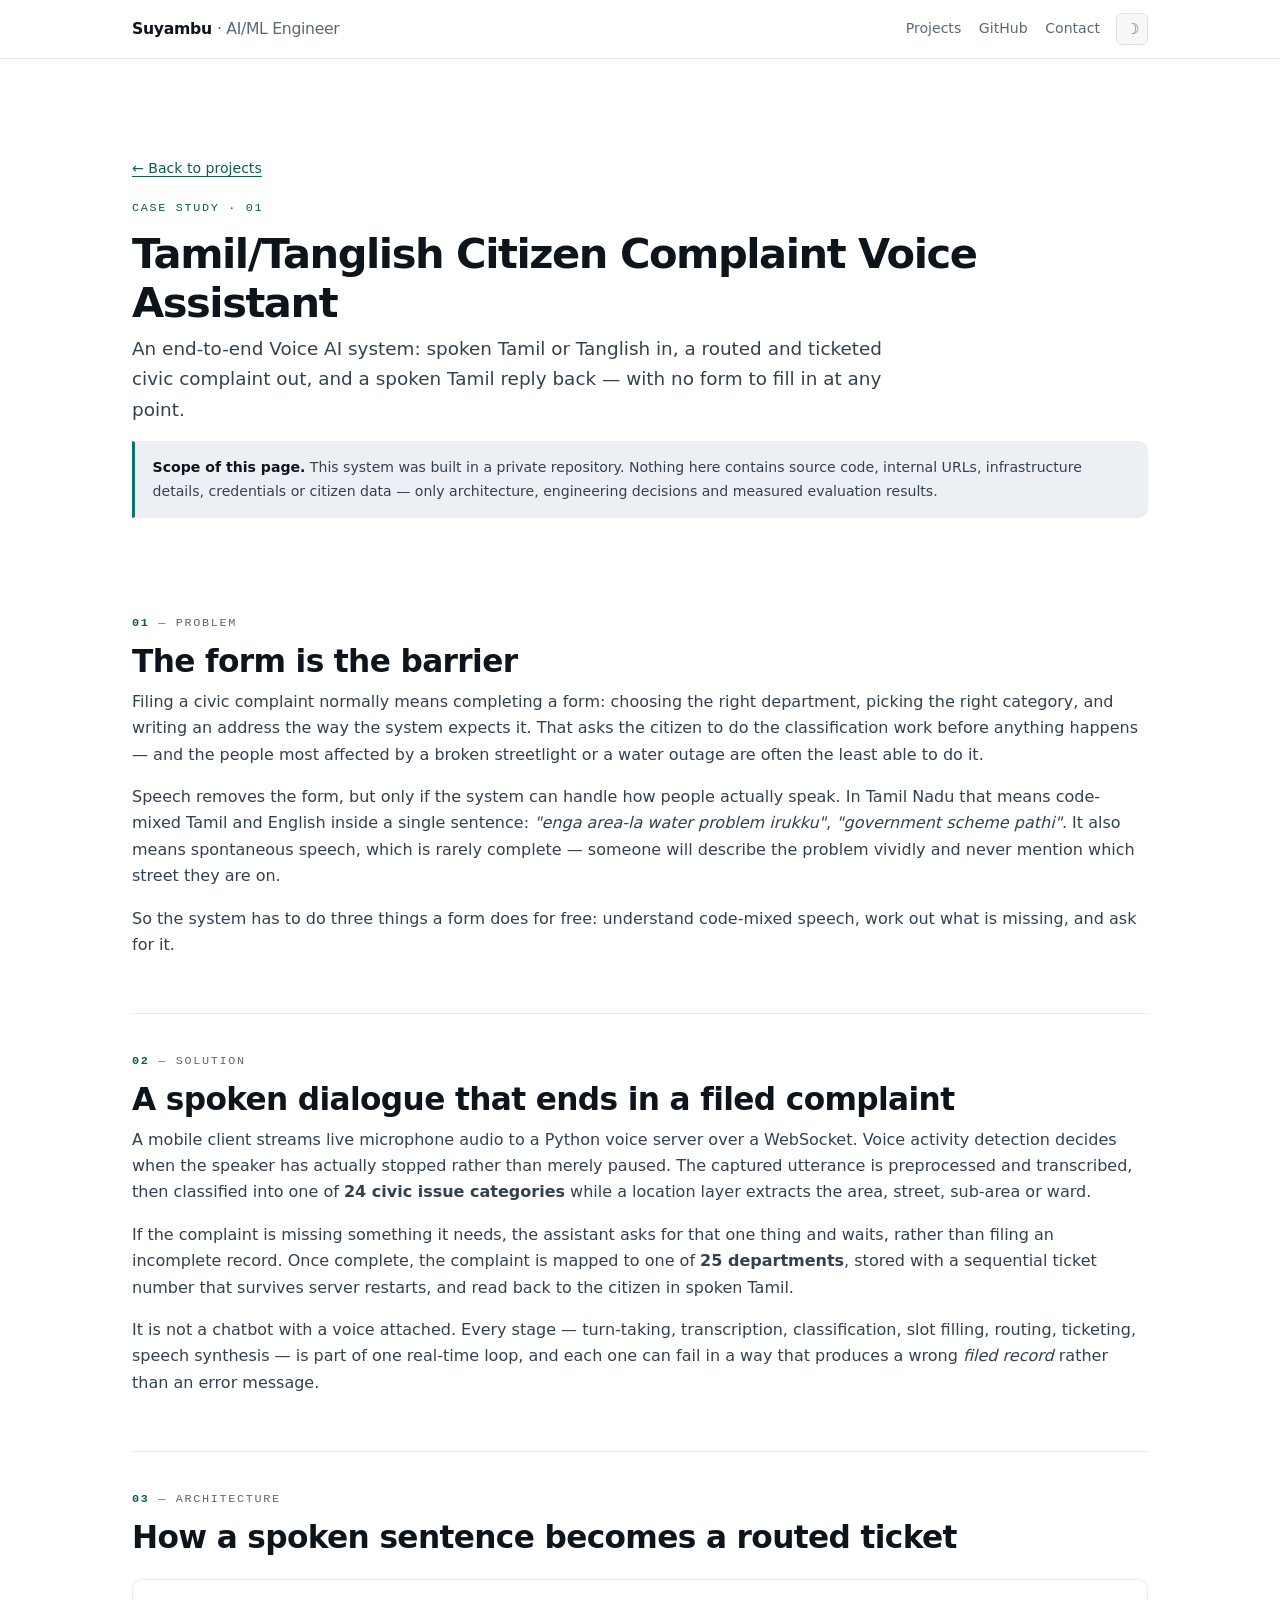
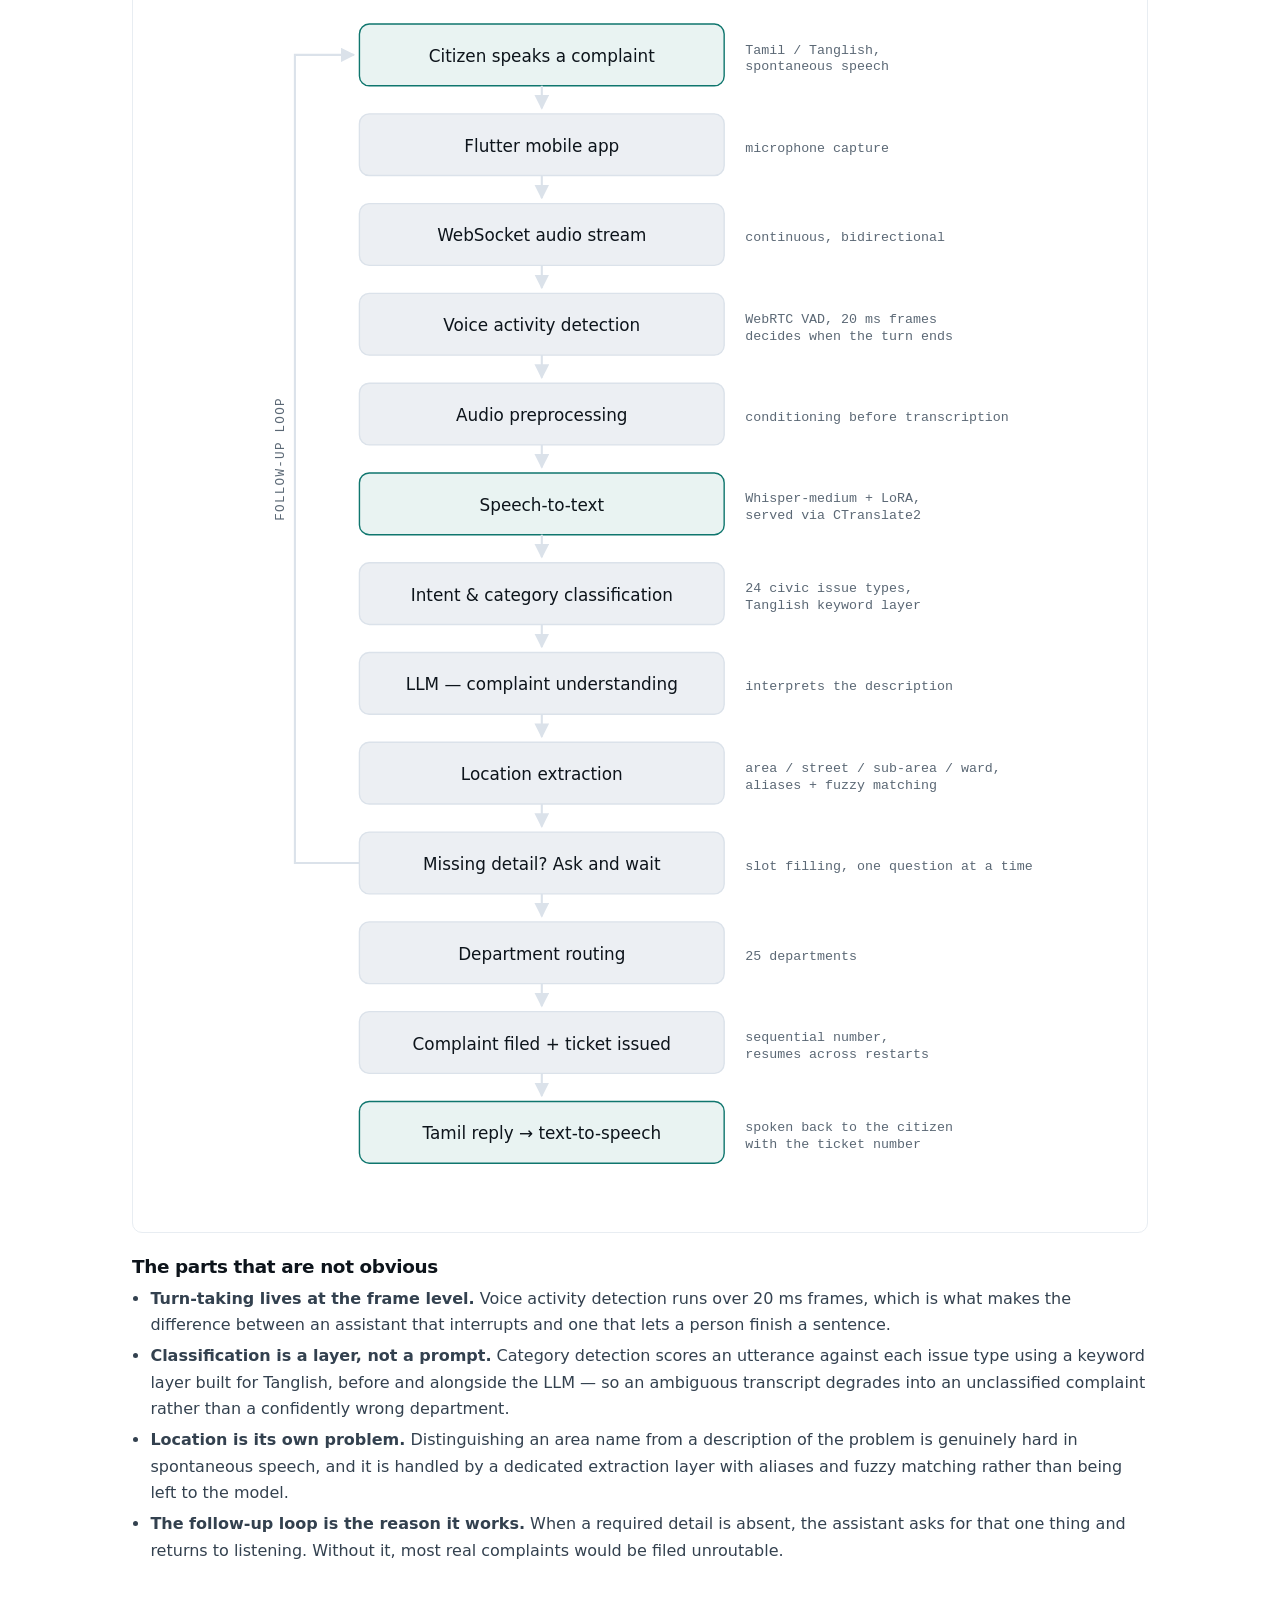
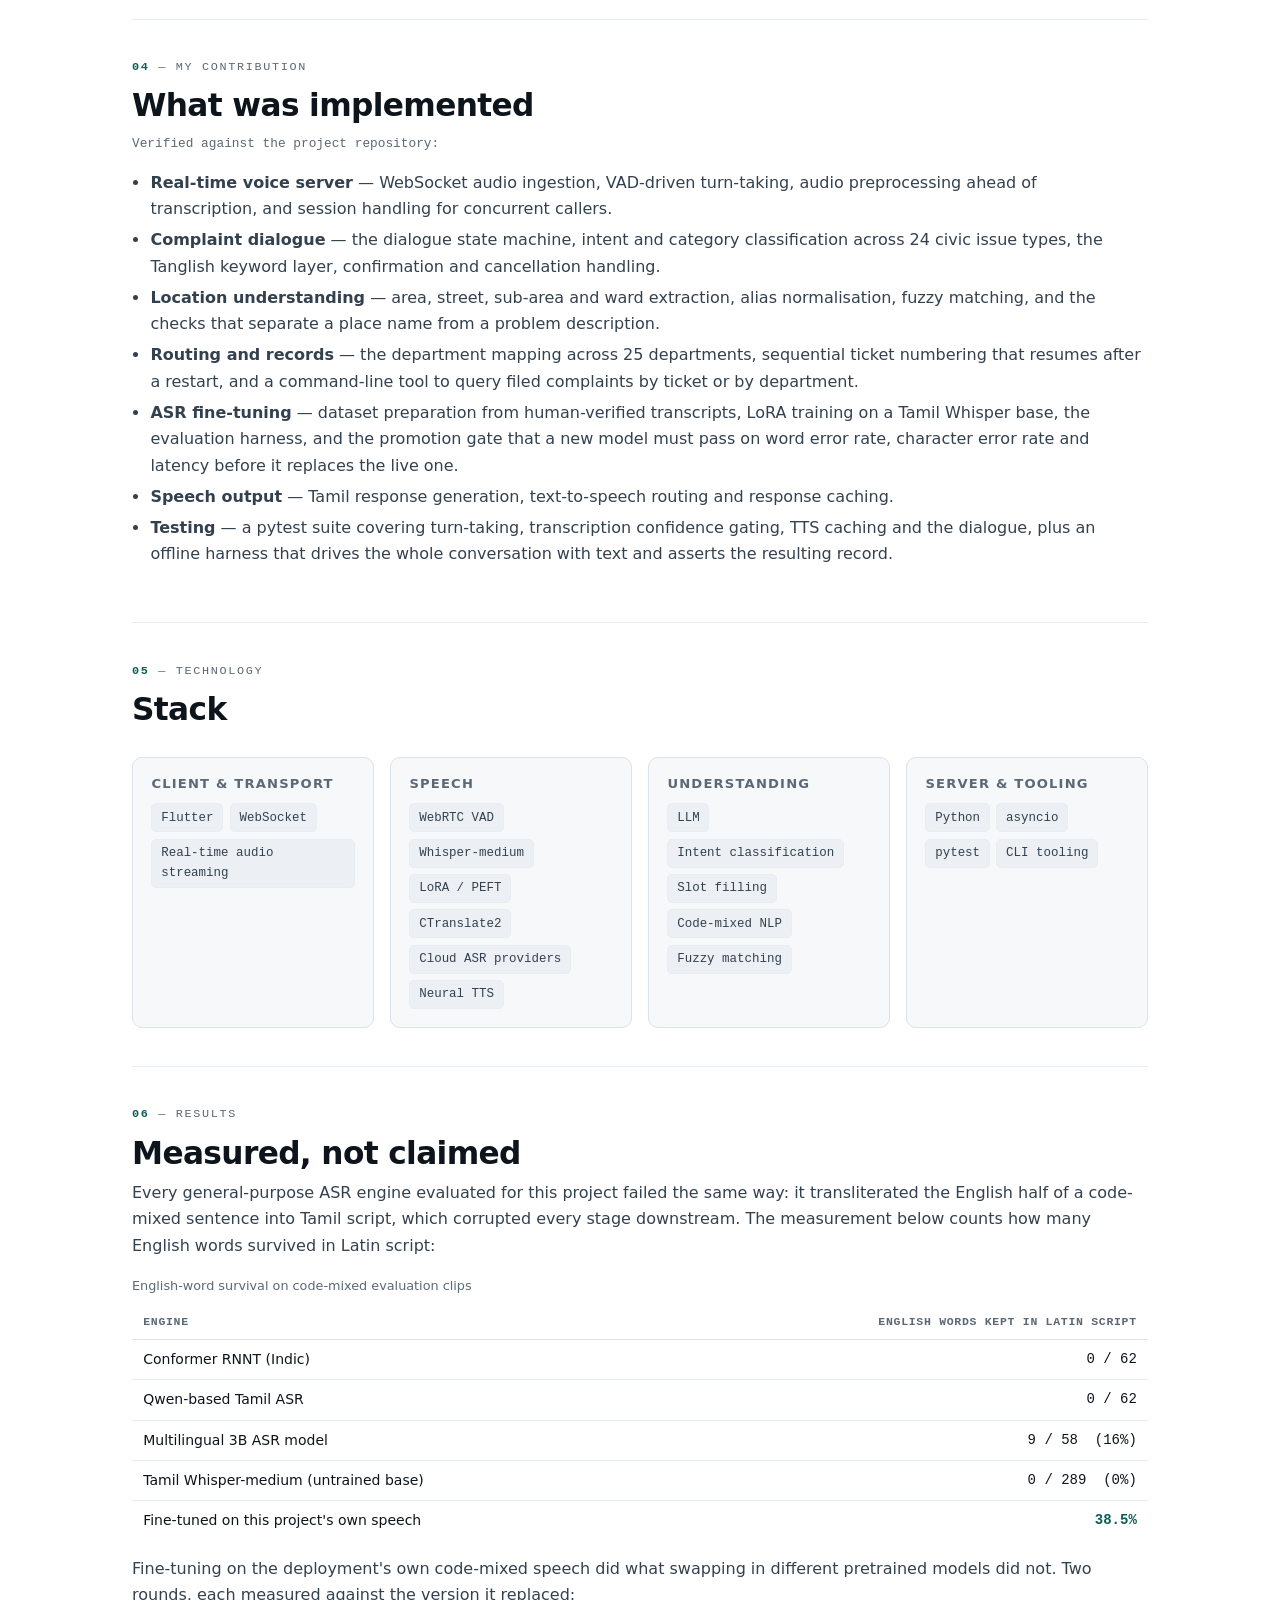
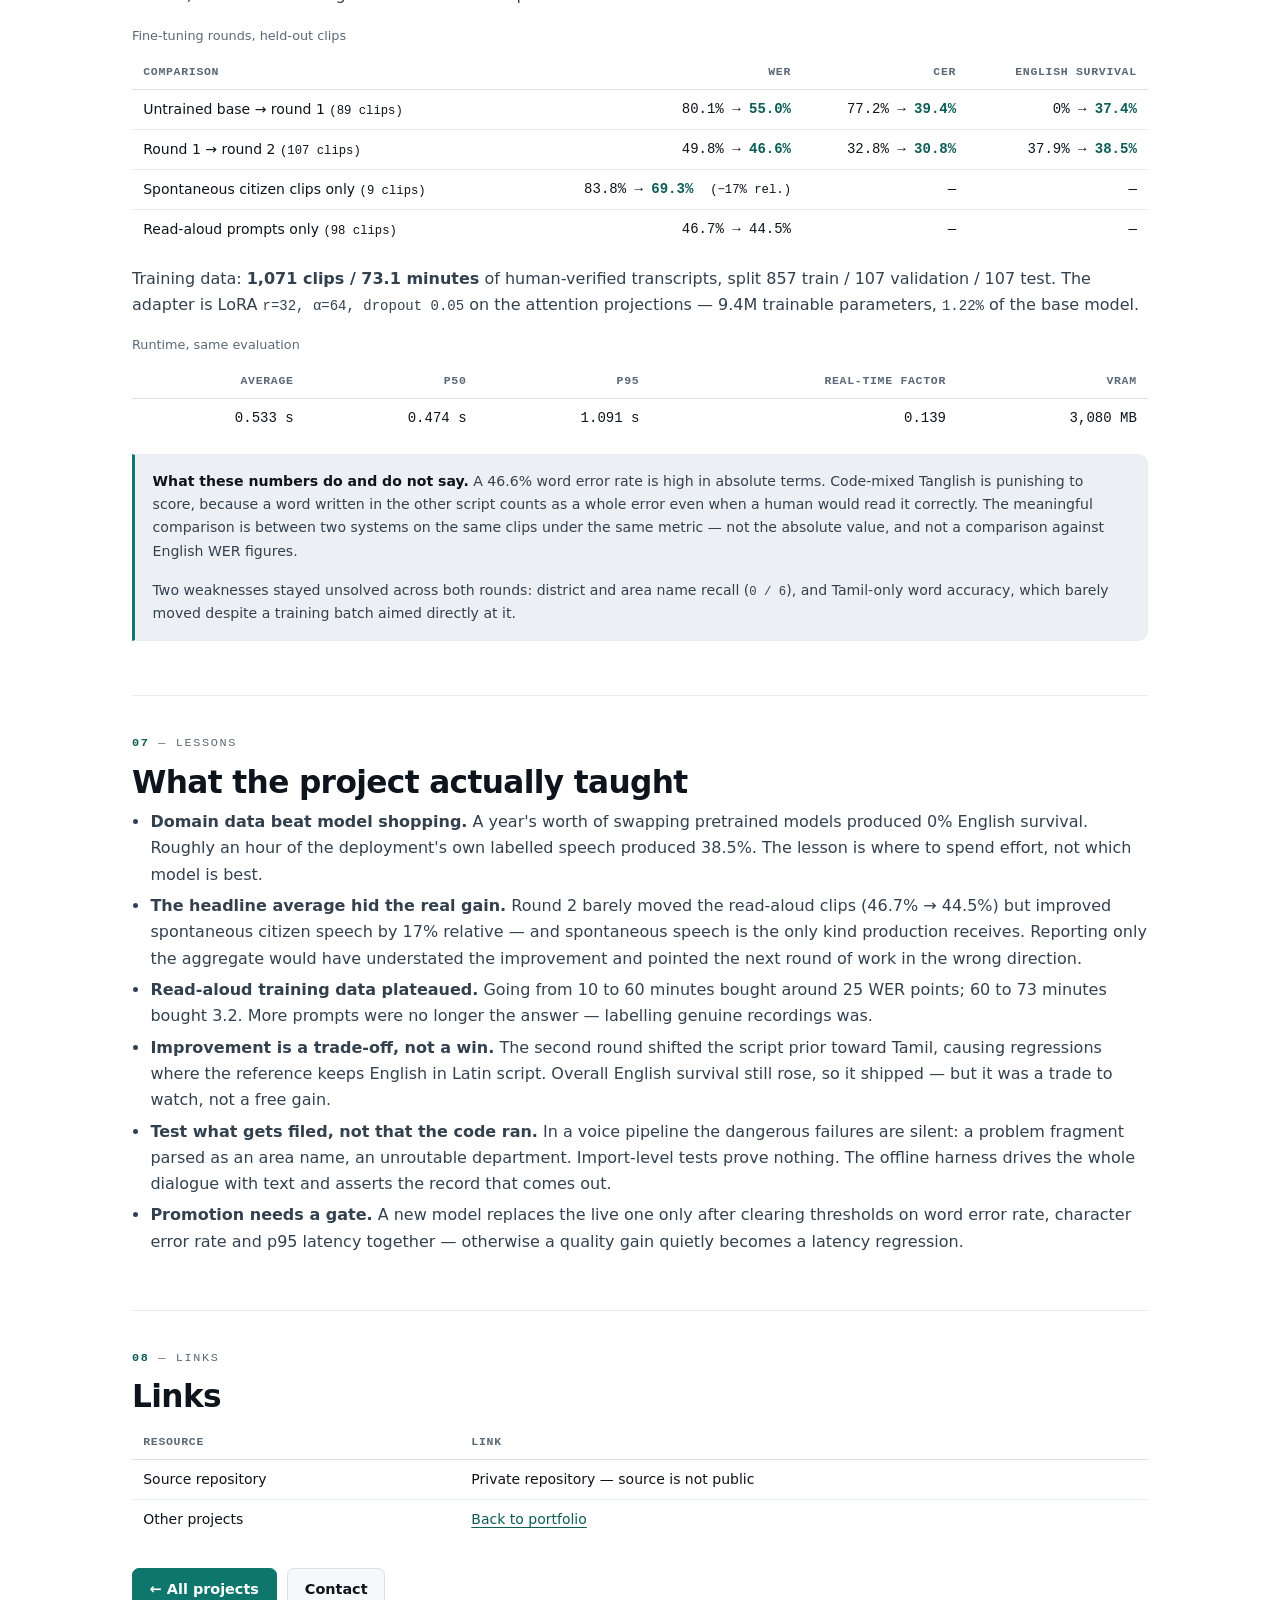
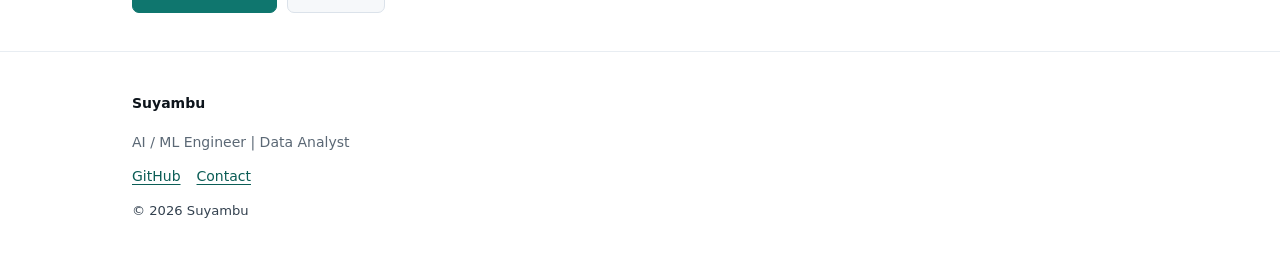
==== commit 282ae2ef: "Cut the unfinished-looking sections; make the remaining placeholders quiet Experience, Certification" ====
--- a/case-study-voice-assistant.html
+++ b/case-study-voice-assistant.html
@@ -266,7 +266,6 @@
       confidence gating, TTS caching and the dialogue, plus an offline harness that
       drives the whole conversation with text and asserts the resulting record.</li>
   </ul>
-  <p><span class="ph">[ADD YOUR SPECIFIC ROLE — team size and which components you personally owned]</span></p>
 </section>
 
 <!-- 05 -->
@@ -426,8 +425,6 @@
       <thead><tr><th>Resource</th><th>Link</th></tr></thead>
       <tbody>
         <tr><td>Source repository</td><td>Private repository — source is not public</td></tr>
-        <tr><td>Live demo</td><td><span class="ph">[ADD DEMO URL IF AVAILABLE]</span></td></tr>
-        <tr><td>Public write-up</td><td><span class="ph">[ADD PUBLIC WRITE-UP URL IF AVAILABLE]</span></td></tr>
         <tr><td>Other projects</td><td><a href="index.html#projects">Back to portfolio</a></td></tr>
       </tbody>
     </table>
@@ -447,8 +444,7 @@
     <p style="margin:0;color:var(--muted)">AI / ML Engineer | Data Analyst</p>
     <p class="links">
       <a href="https://github.com/Suyambu567" rel="noopener">GitHub</a>
-      <span class="ph">[ADD LINKEDIN URL]</span>
-      <span class="ph">[ADD EMAIL]</span>
+      <a href="index.html#contact">Contact</a>
     </p>
     <p class="copy">© 2026 Suyambu</p>
   </div>
--- a/css/styles.css
+++ b/css/styles.css
@@ -18,9 +18,6 @@
   --accent:      #0f766e;
   --accent-text: #0b5d56;
   --accent-soft: rgba(15, 118, 110, 0.09);
-  --note-bg:     #fff9e8;
-  --note-border: #e3cf99;
-  --note-text:   #6a4d00;
   --shadow:      0 1px 2px rgba(13, 20, 27, .05), 0 8px 24px rgba(13, 20, 27, .05);
 
   --mono: ui-monospace, SFMono-Regular, "SF Mono", Menlo, Consolas, "Liberation Mono", monospace;
@@ -43,9 +40,6 @@
     --accent:      #4fd1c5;
     --accent-text: #6fe3d8;
     --accent-soft: rgba(79, 209, 197, 0.10);
-    --note-bg:     #1f1b10;
-    --note-border: #4a3c17;
-    --note-text:   #e5cf94;
     --shadow:      0 1px 2px rgba(0, 0, 0, .4), 0 10px 28px rgba(0, 0, 0, .35);
   }
 }
@@ -62,9 +56,6 @@
   --accent:      #4fd1c5;
   --accent-text: #6fe3d8;
   --accent-soft: rgba(79, 209, 197, 0.10);
-  --note-bg:     #1f1b10;
-  --note-border: #4a3c17;
-  --note-text:   #e5cf94;
   --shadow:      0 1px 2px rgba(0, 0, 0, .4), 0 10px 28px rgba(0, 0, 0, .35);
 }
 
@@ -201,23 +192,29 @@
 
 /* ---------- placeholders ---------- */
 
+/* An unfilled value. Quiet enough that the page reads as finished, distinct
+   enough that it cannot be shipped by accident. Long placeholder text must be
+   allowed to wrap, or it forces the whole page to scroll sideways on a phone. */
 .ph {
-  font-family: var(--mono); font-size: .82em;
-  background: var(--note-bg); color: var(--note-text);
-  border: 1px dashed var(--note-border);
-  border-radius: 4px; padding: .05em .4em;
-  /* Placeholder text is long by nature. It must wrap, or it forces the whole
-     page to scroll sideways on a phone. */
+  font-family: var(--mono); font-size: .8em; letter-spacing: -0.01em;
+  background: var(--surface-2); color: var(--muted);
+  border: 1px solid var(--border-soft);
+  border-radius: 4px; padding: .1em .45em;
   display: inline; overflow-wrap: anywhere; word-break: break-word;
 }
 
+/* An editorial callout — the caveat that makes a number honest. Deliberately
+   not styled as a warning: this is content, not an error. */
 .note {
-  background: var(--note-bg); border: 1px solid var(--note-border);
-  color: var(--note-text); border-radius: var(--radius);
-  padding: .85rem 1rem; font-size: .88rem; margin: 1rem 0;
-}
-.note strong { color: inherit; }
-.note p:last-child { margin-bottom: 0; color: inherit; }
+  background: var(--surface-2);
+  border: 1px solid var(--border-soft);
+  border-left: 3px solid var(--accent);
+  color: var(--text-2); border-radius: 0 var(--radius) var(--radius) 0;
+  padding: .9rem 1.1rem; font-size: .88rem; margin: 1rem 0;
+}
+.note strong { color: var(--text); }
+.note p { color: inherit; }
+.note p:last-child { margin-bottom: 0; }
 
 /* ---------- skills ---------- */
 
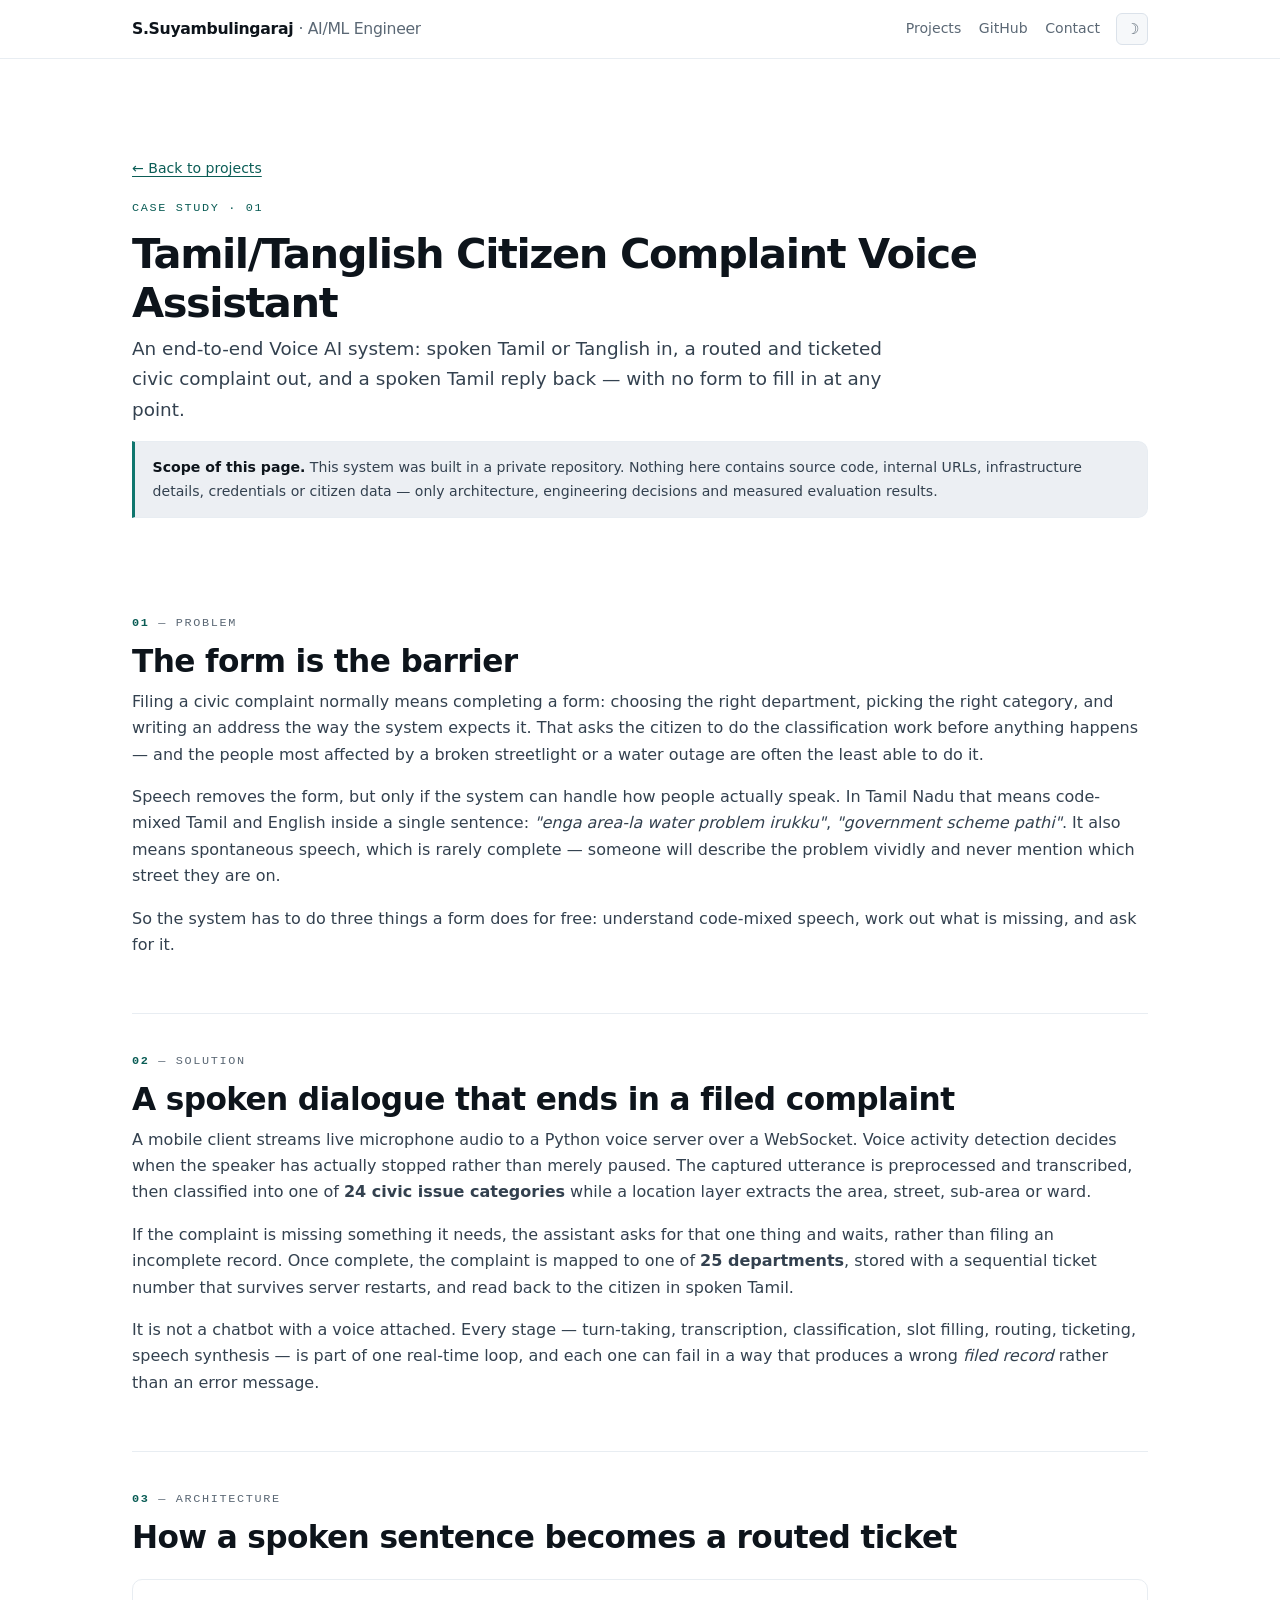
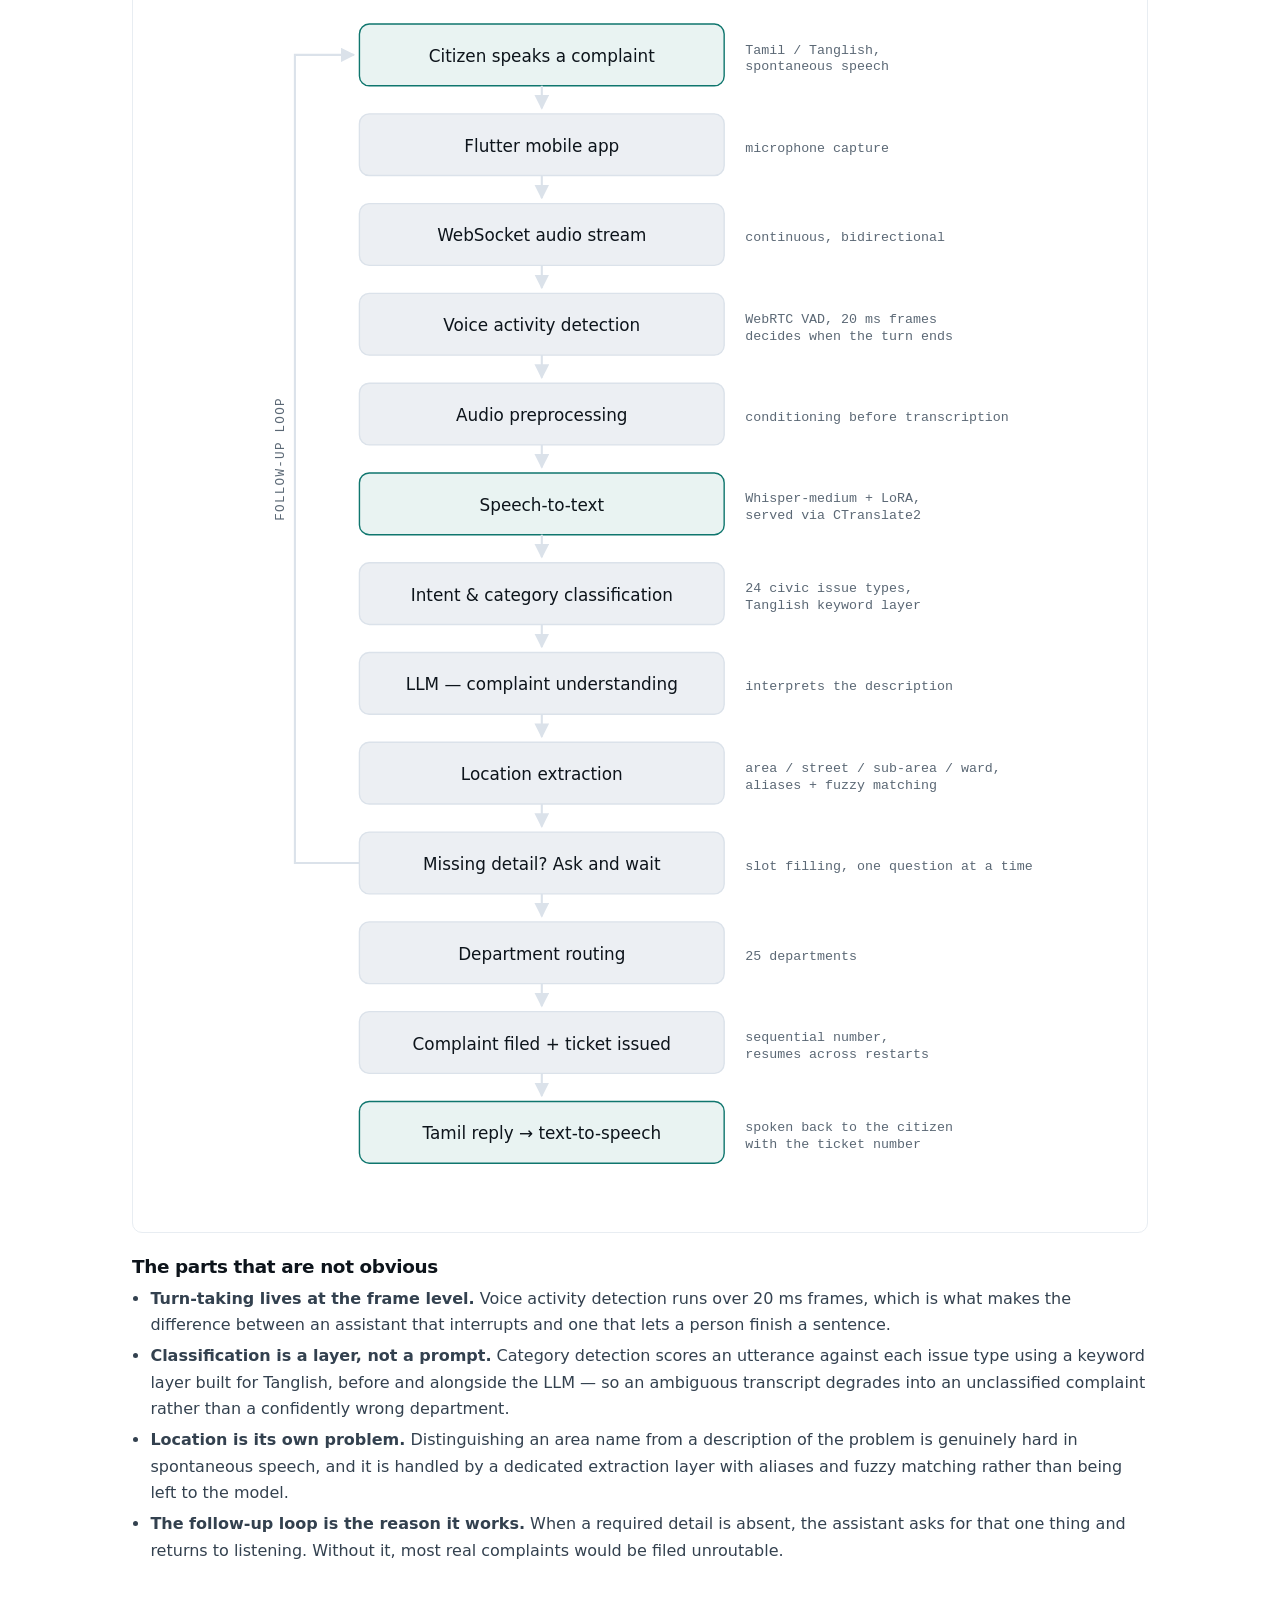
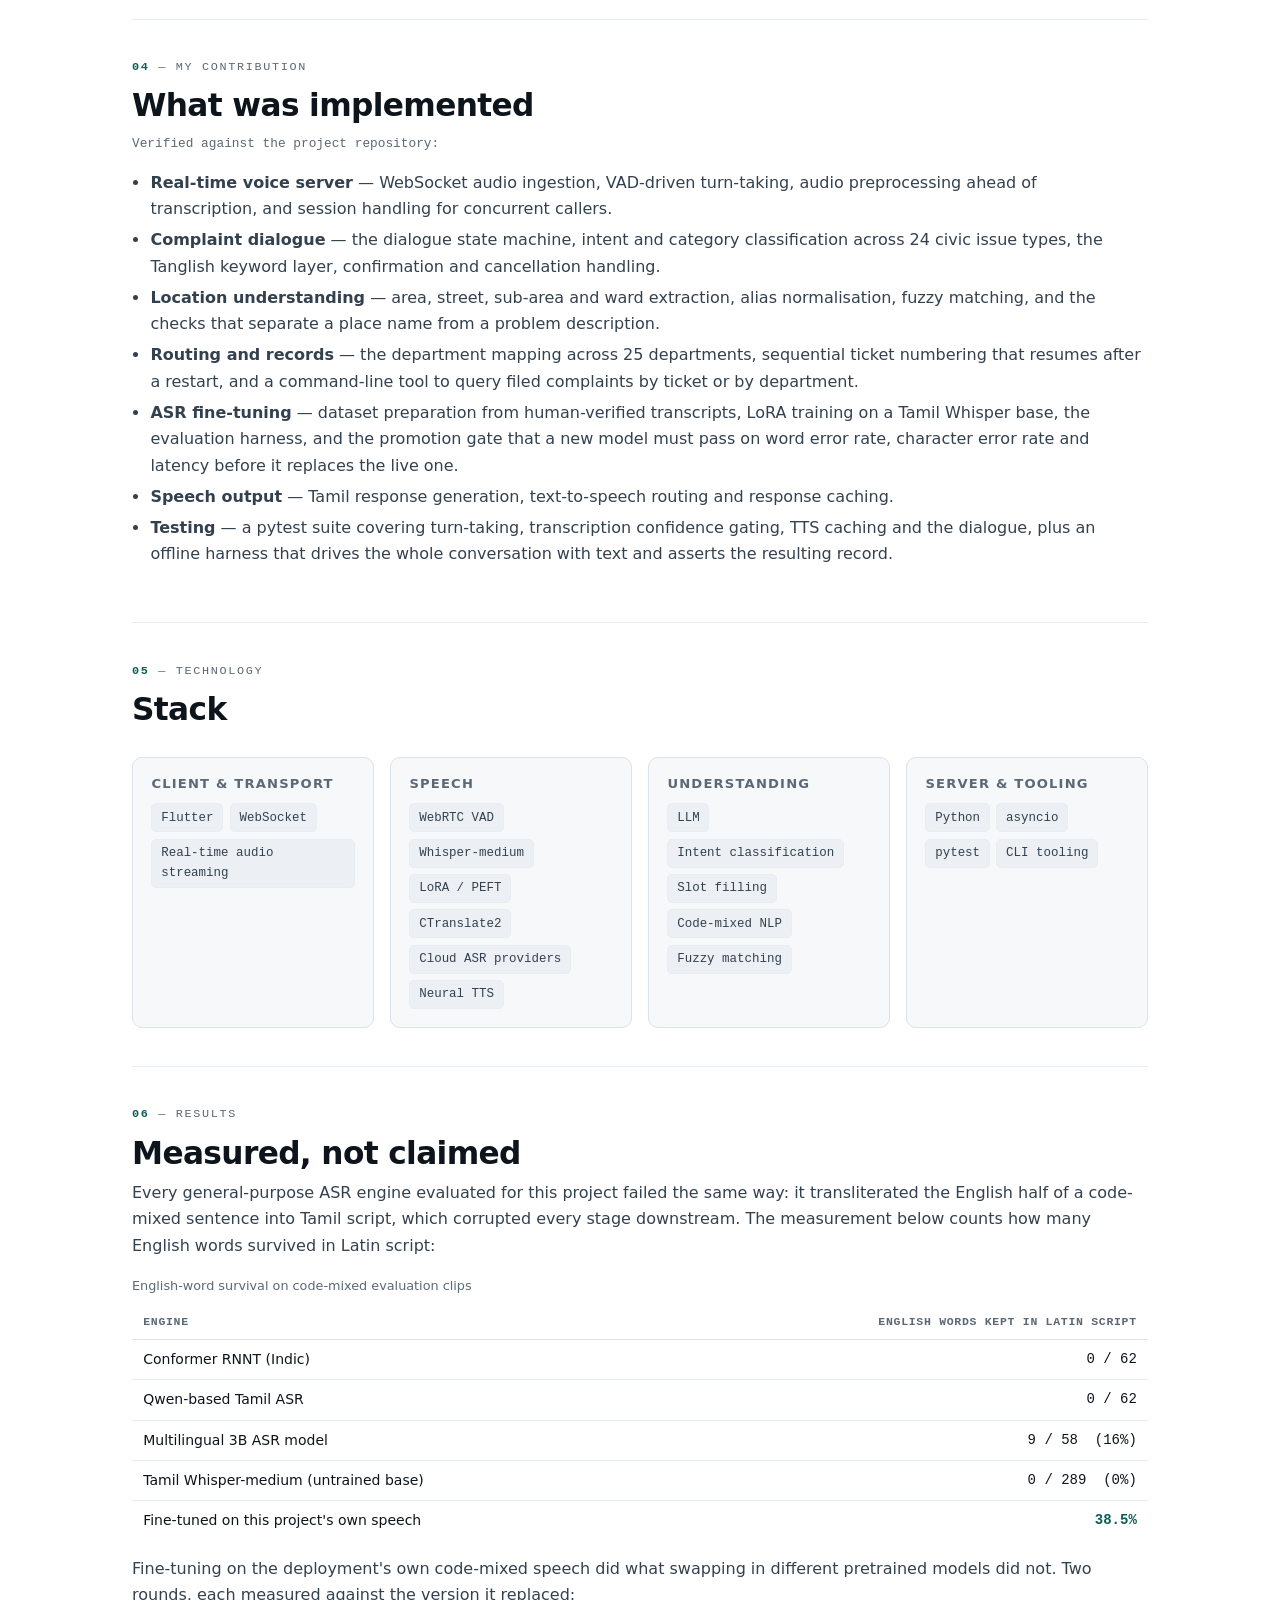
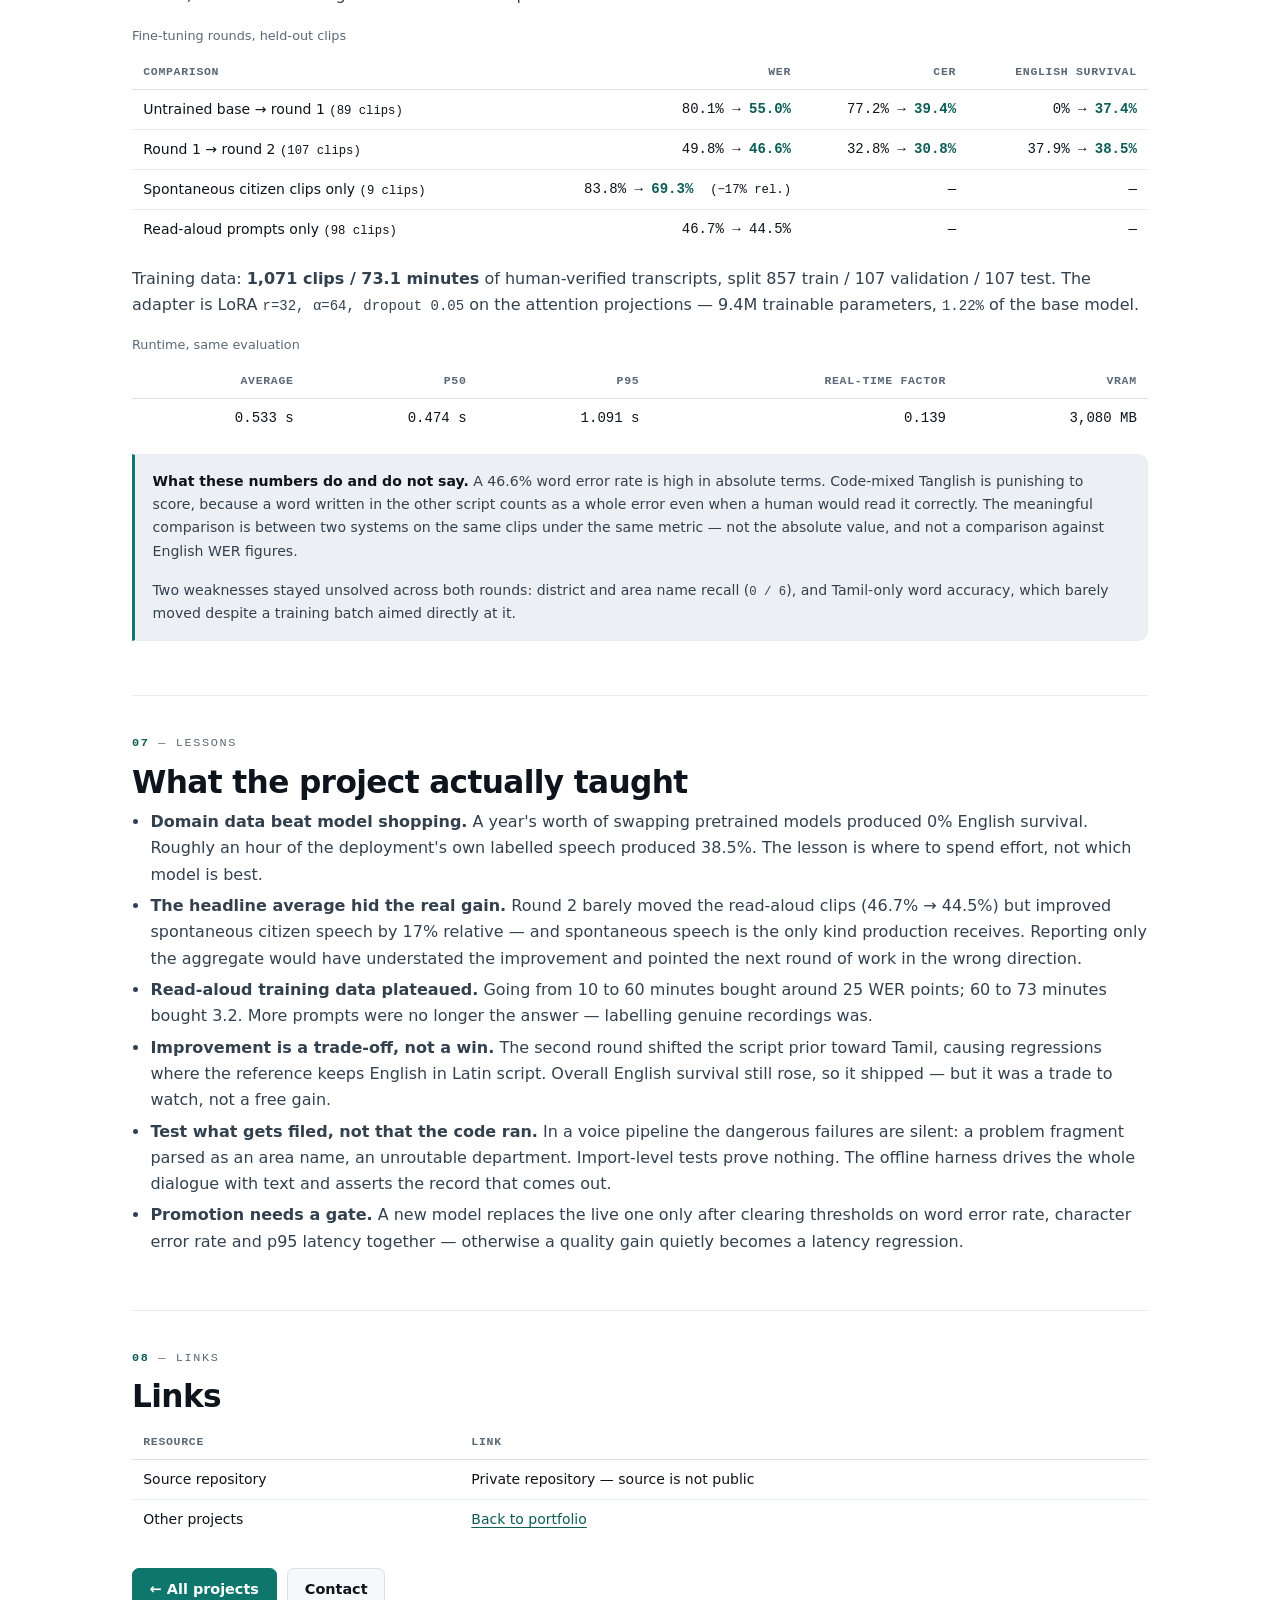
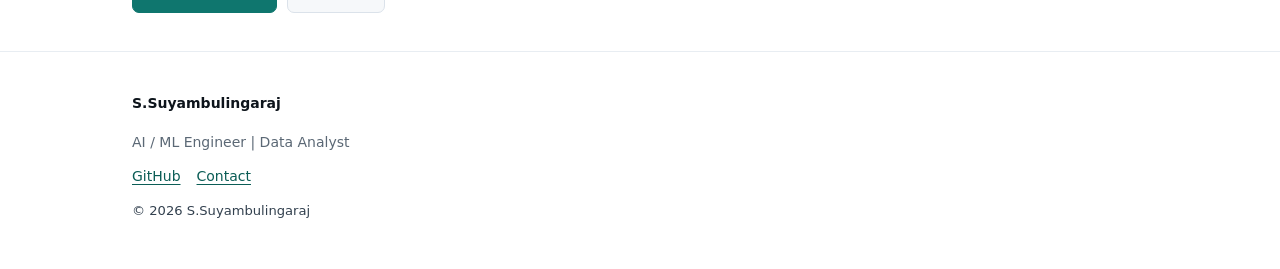
==== commit 536921a9: "Use the full name S.Suyambulingaraj, and stop contact cards clipping at 320px Display name across bo" ====
--- a/case-study-voice-assistant.html
+++ b/case-study-voice-assistant.html
@@ -4,9 +4,9 @@
 <meta charset="utf-8">
 <meta name="viewport" content="width=device-width, initial-scale=1">
 
-<title>Case Study: Tamil/Tanglish Citizen Complaint Voice Assistant | Suyambu</title>
+<title>Case Study: Tamil/Tanglish Citizen Complaint Voice Assistant | S.Suyambulingaraj</title>
 <meta name="description" content="Technical case study of an end-to-end Tamil/Tanglish voice assistant — architecture, speech recognition fine-tuning, dialogue design, department routing and measured results.">
-<meta name="author" content="Suyambu">
+<meta name="author" content="S.Suyambulingaraj">
 
 <meta property="og:type" content="article">
 <meta property="og:title" content="Case Study: Tamil/Tanglish Citizen Complaint Voice Assistant">
@@ -24,7 +24,7 @@
 
 <header class="site-header">
   <div class="wrap">
-    <a class="brand" href="index.html">Suyambu <span>· AI/ML Engineer</span></a>
+    <a class="brand" href="index.html">S.Suyambulingaraj <span>· AI/ML Engineer</span></a>
     <nav class="nav" aria-label="Primary">
       <a href="index.html#projects">Projects</a>
       <a href="index.html#github" class="opt">GitHub</a>
@@ -440,13 +440,13 @@
 
 <footer class="site-footer">
   <div class="wrap">
-    <p class="name">Suyambu</p>
+    <p class="name">S.Suyambulingaraj</p>
     <p style="margin:0;color:var(--muted)">AI / ML Engineer | Data Analyst</p>
     <p class="links">
       <a href="https://github.com/Suyambu567" rel="noopener">GitHub</a>
       <a href="index.html#contact">Contact</a>
     </p>
-    <p class="copy">© 2026 Suyambu</p>
+    <p class="copy">© 2026 S.Suyambulingaraj</p>
   </div>
 </footer>
 
--- a/css/styles.css
+++ b/css/styles.css
@@ -342,14 +342,19 @@
 
 .contact-grid {
   display: grid; gap: 1rem; margin-top: 1.6rem;
-  grid-template-columns: repeat(auto-fit, minmax(230px, 1fr));
+  /* min() clamps the track floor to the container, so the 340px preference cannot
+     push the cards wider than a narrow phone. */
+  grid-template-columns: repeat(auto-fit, minmax(min(340px, 100%), 1fr));
 }
 .contact-card {
   background: var(--surface); border: 1px solid var(--border);
   border-radius: var(--radius); padding: 1.1rem;
 }
 .contact-card h3 { font-size: .8rem; text-transform: uppercase; letter-spacing: .09em; color: var(--muted); margin-bottom: .4rem; }
-.contact-card p { margin: 0; word-break: break-word; }
+/* Cards are wide enough for a full email address or profile URL to sit on one line.
+   Below that width they wrap, and the `<wbr>` in the markup puts the break at a
+   slash rather than in the middle of a word. */
+.contact-card p { margin: 0; font-size: .95rem; overflow-wrap: break-word; }
 
 /* ---------- footer ---------- */
 
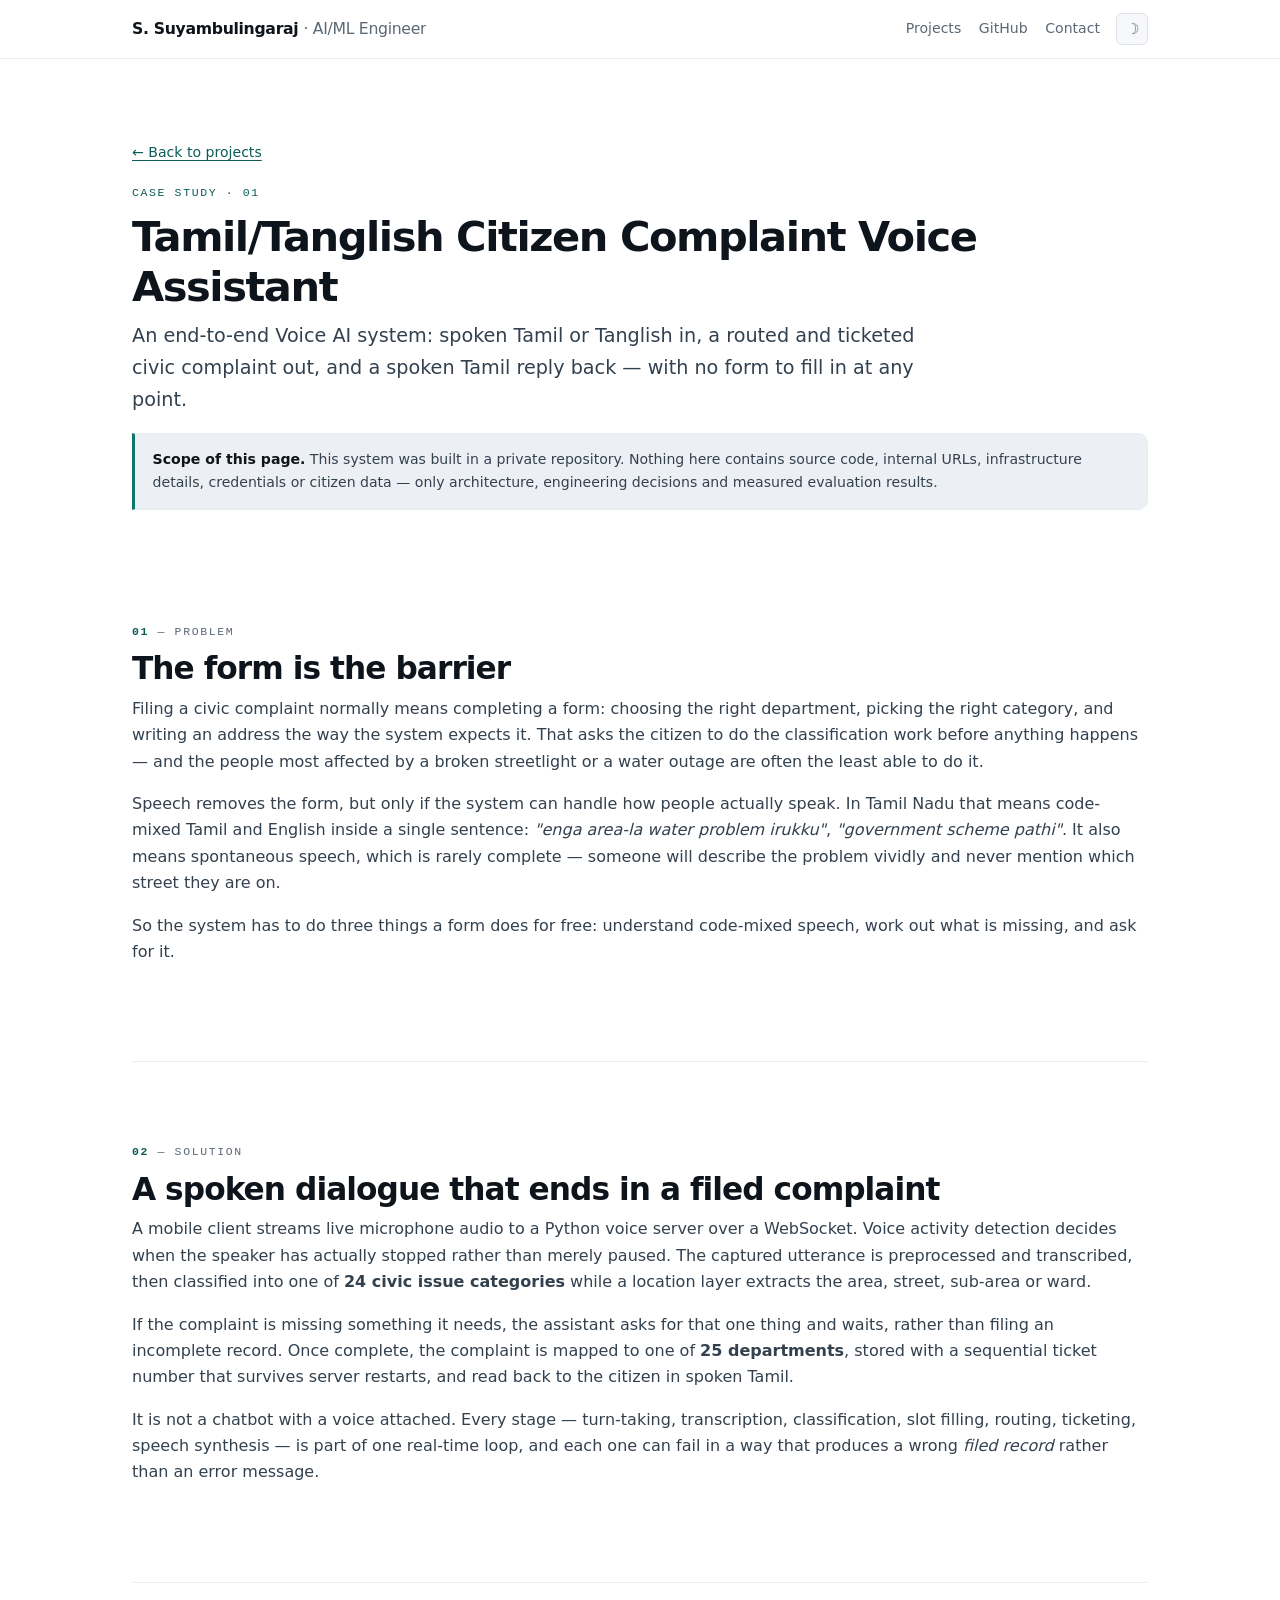
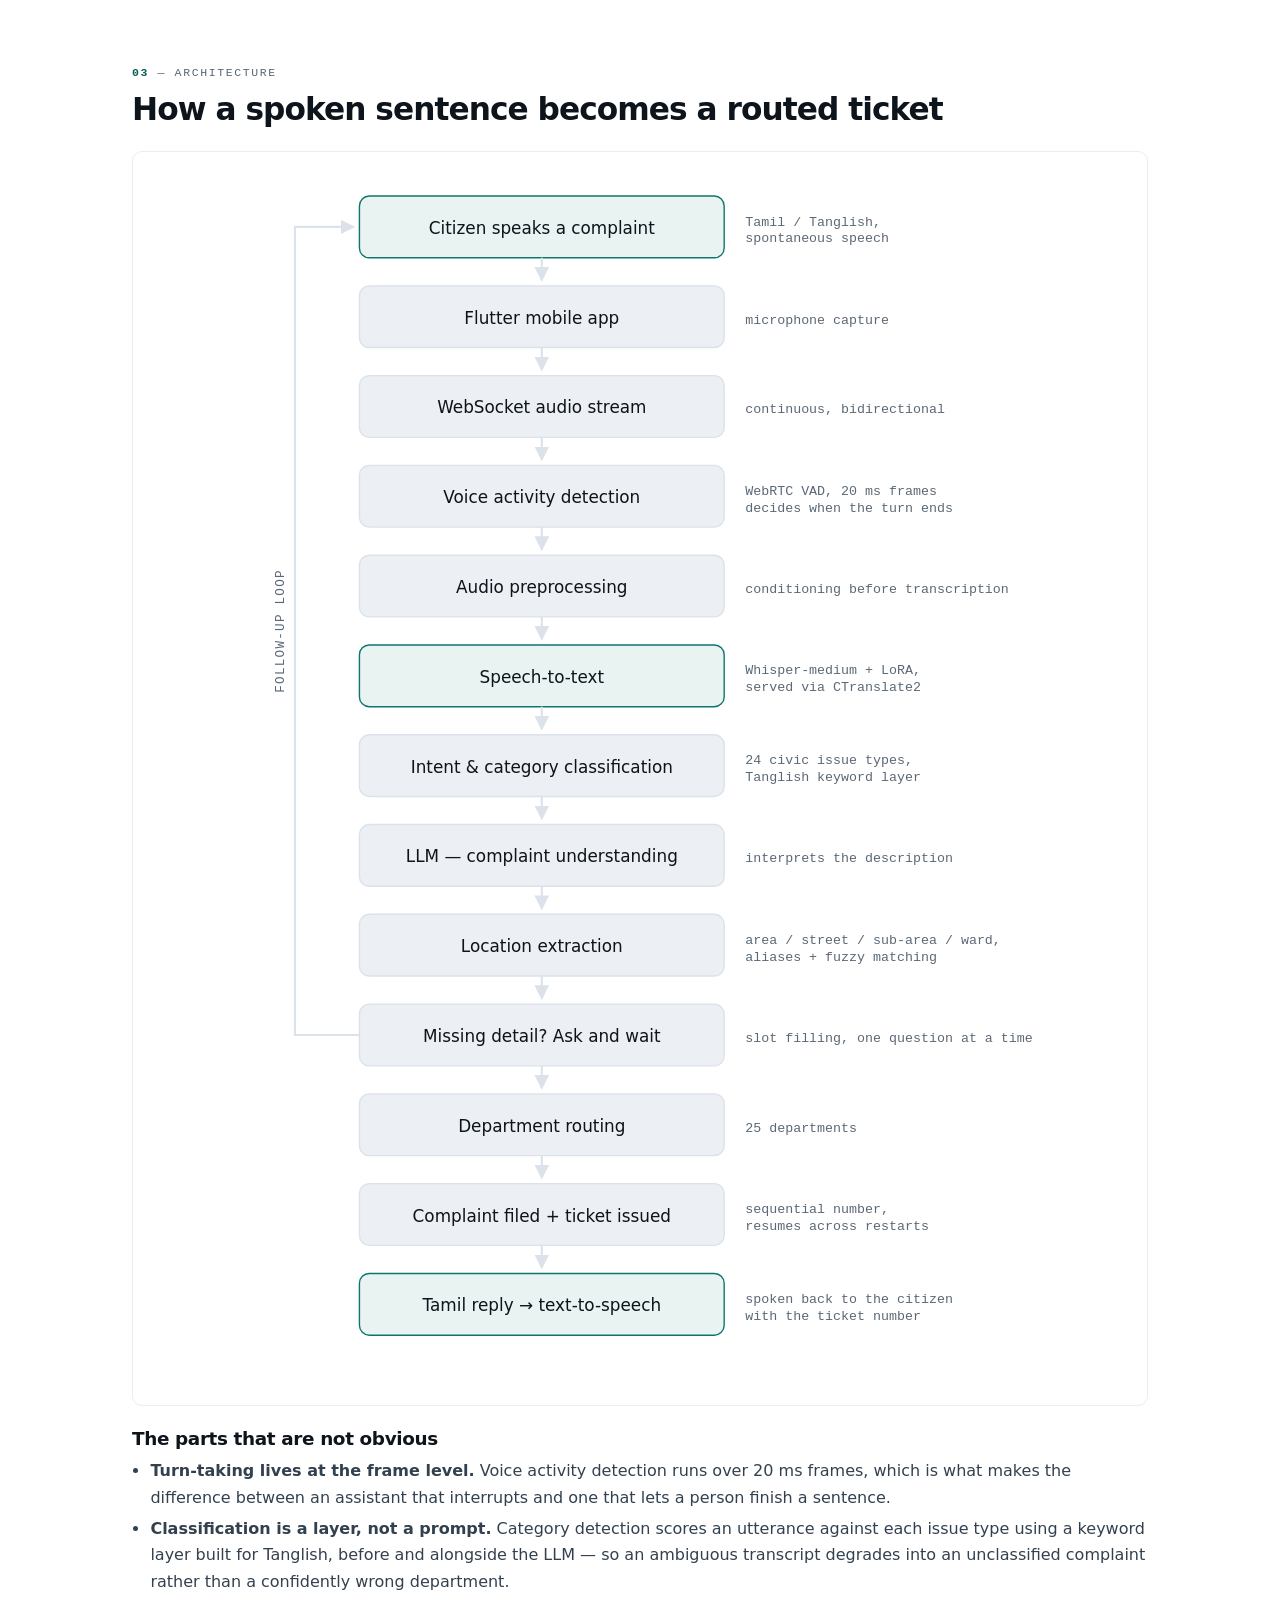
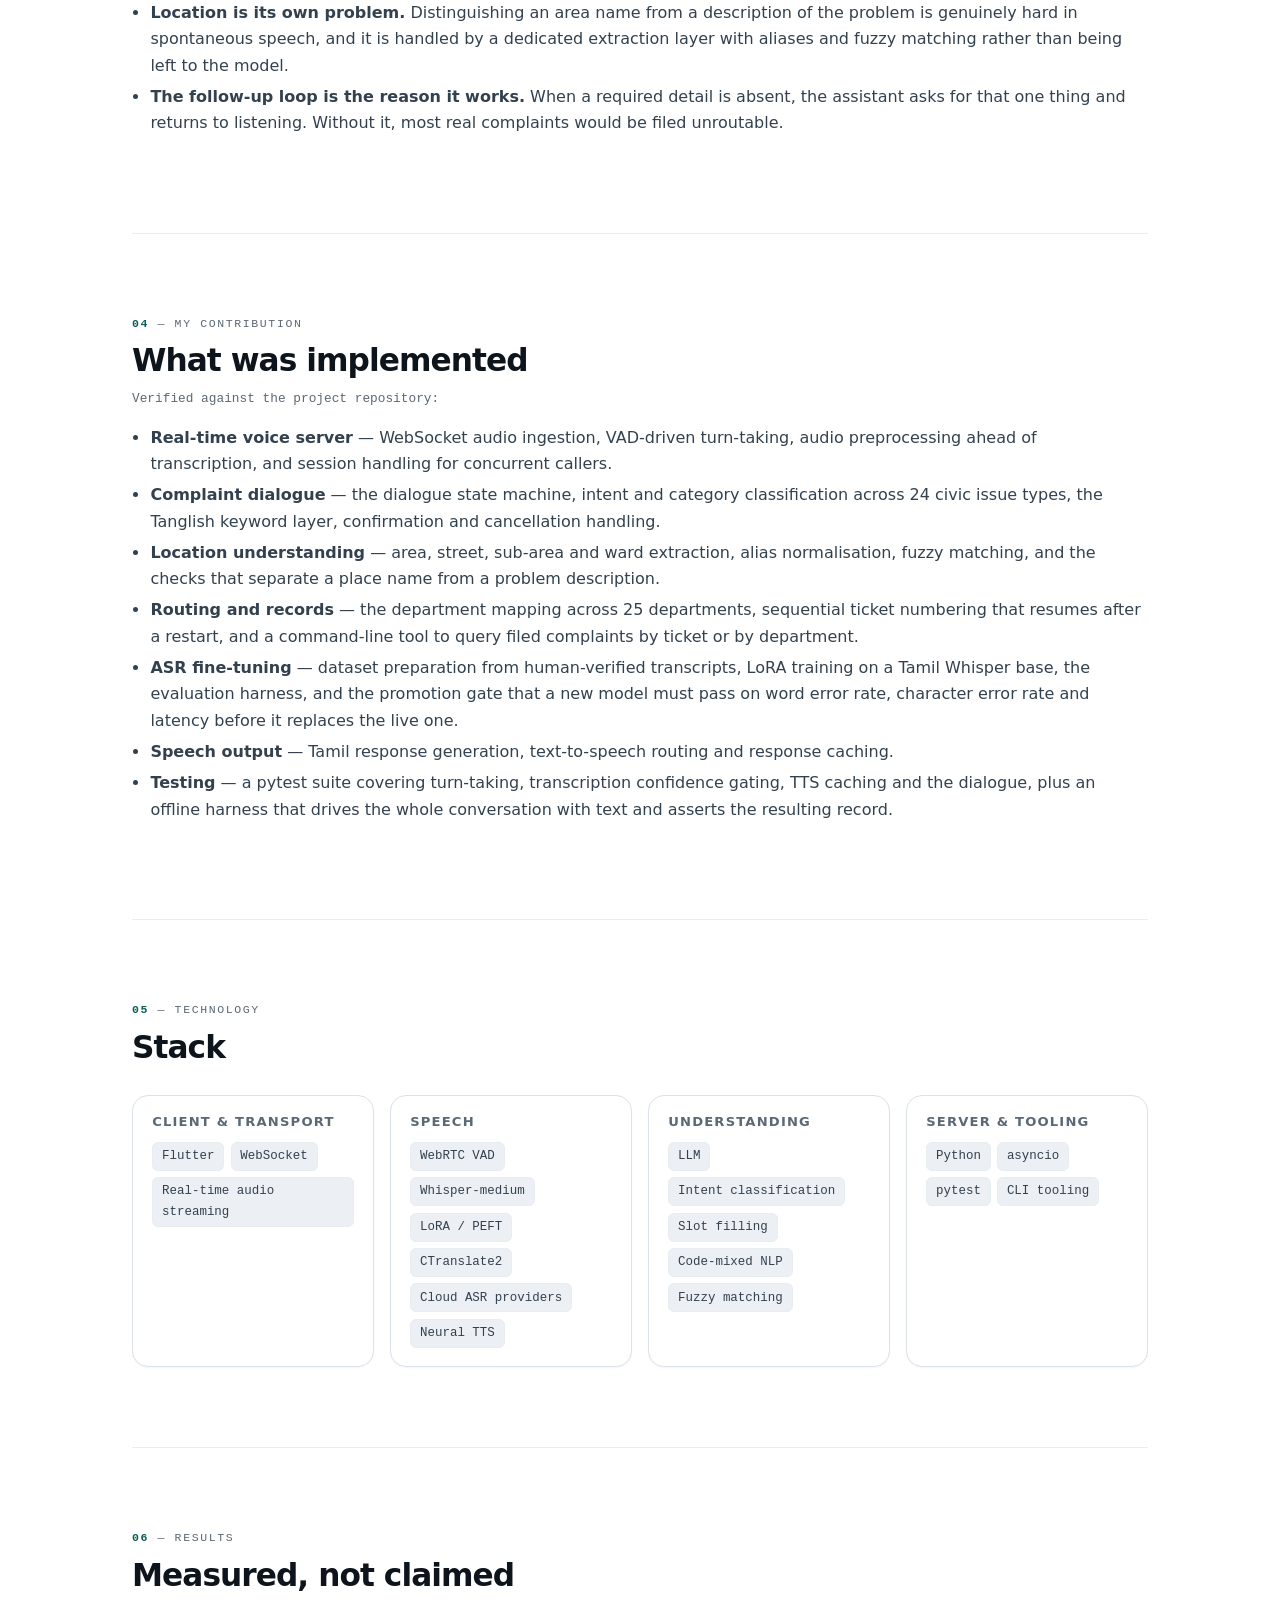
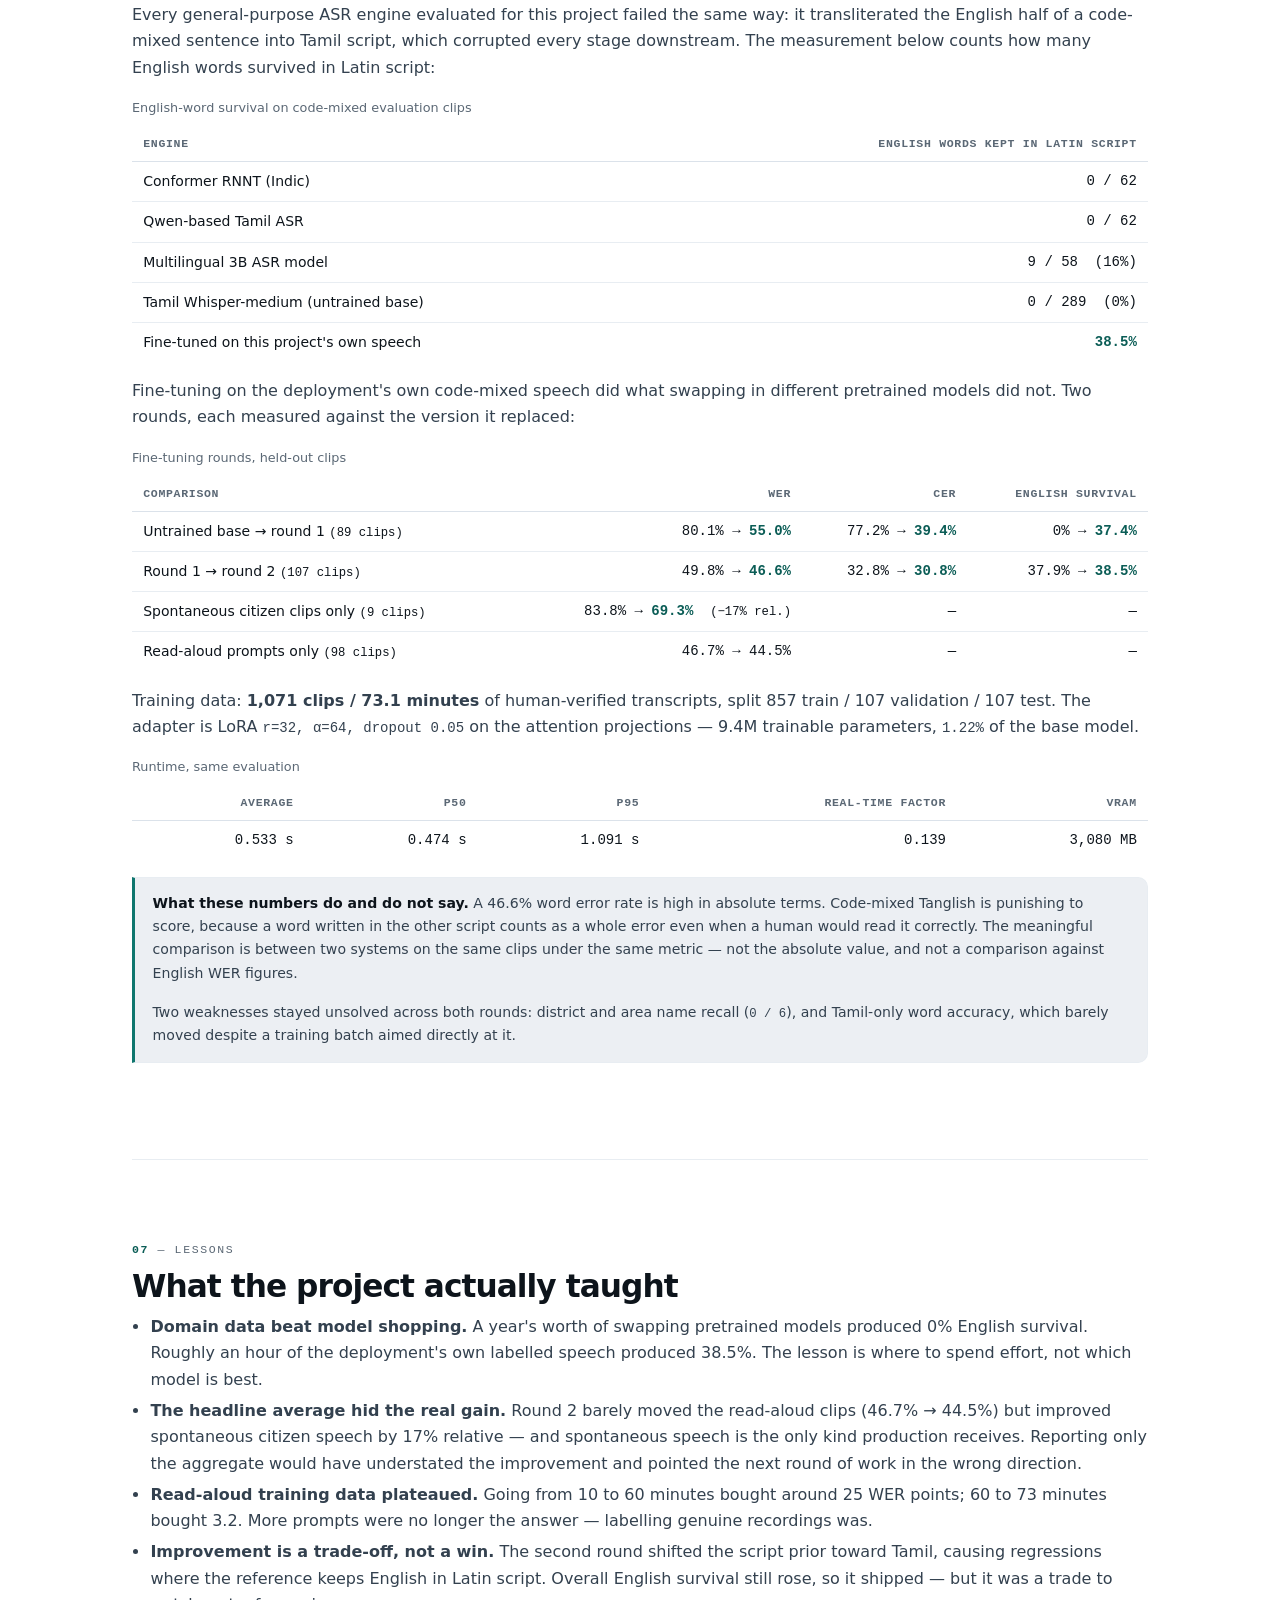
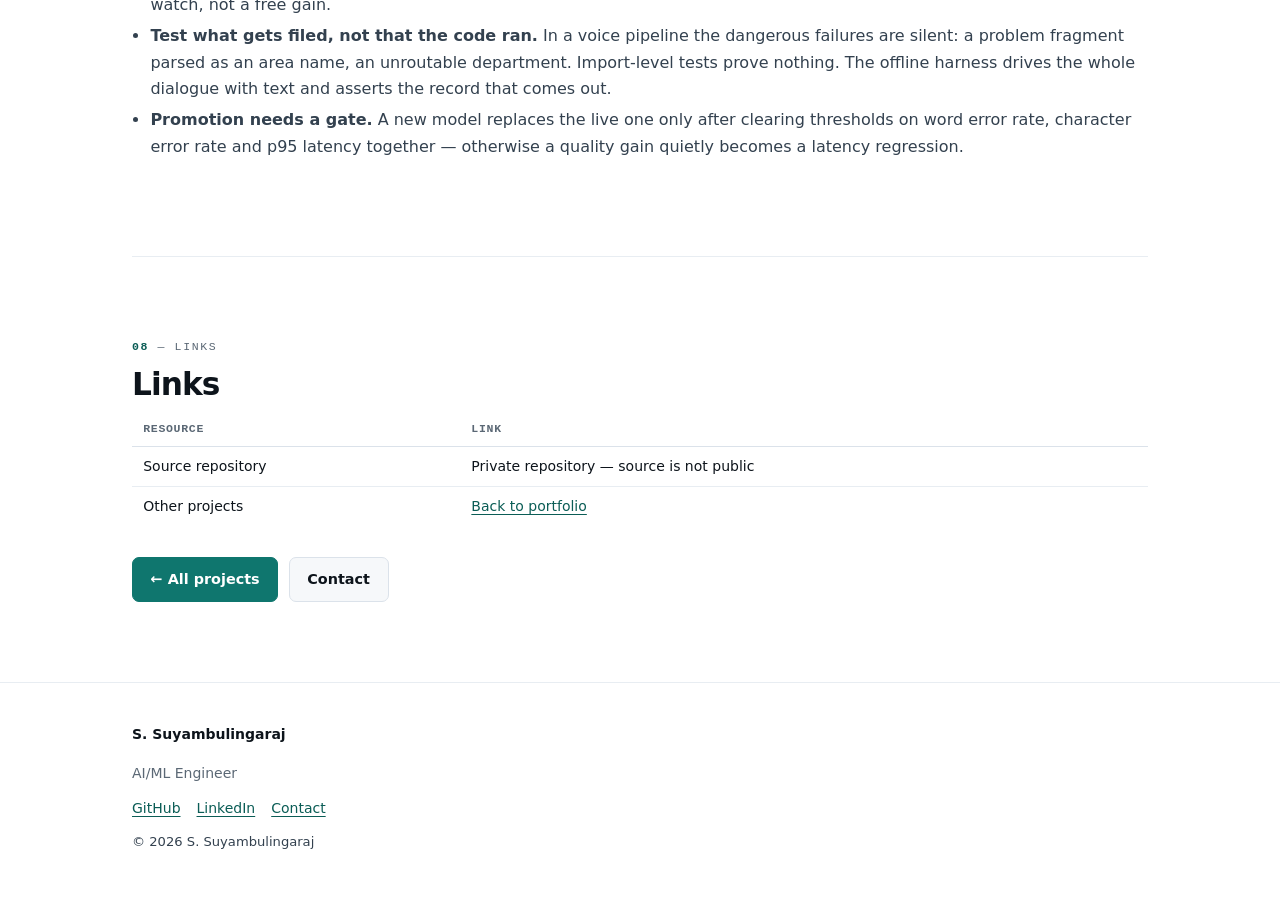
==== commit 532b3aa1: "Build AI/ML Engineer portfolio and ATS resume Co-Authored-By: Claude Opus 5 (1M context) <noreply@an" ====
--- a/case-study-voice-assistant.html
+++ b/case-study-voice-assistant.html
@@ -4,9 +4,9 @@
 <meta charset="utf-8">
 <meta name="viewport" content="width=device-width, initial-scale=1">
 
-<title>Case Study: Tamil/Tanglish Citizen Complaint Voice Assistant | S.Suyambulingaraj</title>
+<title>Case Study: Tamil/Tanglish Citizen Complaint Voice Assistant | S. Suyambulingaraj</title>
 <meta name="description" content="Technical case study of an end-to-end Tamil/Tanglish voice assistant — architecture, speech recognition fine-tuning, dialogue design, department routing and measured results.">
-<meta name="author" content="S.Suyambulingaraj">
+<meta name="author" content="S. Suyambulingaraj">
 
 <meta property="og:type" content="article">
 <meta property="og:title" content="Case Study: Tamil/Tanglish Citizen Complaint Voice Assistant">
@@ -19,12 +19,12 @@
 <script src="js/theme.js"></script>
 </head>
 
-<body>
+<body class="cs-page">
 <a class="skip" href="#main">Skip to content</a>
 
 <header class="site-header">
   <div class="wrap">
-    <a class="brand" href="index.html">S.Suyambulingaraj <span>· AI/ML Engineer</span></a>
+    <a class="brand" href="index.html">S. Suyambulingaraj <span>· AI/ML Engineer</span></a>
     <nav class="nav" aria-label="Primary">
       <a href="index.html#projects">Projects</a>
       <a href="index.html#github" class="opt">GitHub</a>
@@ -440,13 +440,14 @@
 
 <footer class="site-footer">
   <div class="wrap">
-    <p class="name">S.Suyambulingaraj</p>
-    <p style="margin:0;color:var(--muted)">AI / ML Engineer | Data Analyst</p>
+    <p class="name">S. Suyambulingaraj</p>
+    <p style="margin:0;color:var(--muted)">AI/ML Engineer</p>
     <p class="links">
       <a href="https://github.com/Suyambu567" rel="noopener">GitHub</a>
+      <a href="https://www.linkedin.com/in/suyambulingaraj-s-165590250/" rel="noopener">LinkedIn</a>
       <a href="index.html#contact">Contact</a>
     </p>
-    <p class="copy">© 2026 S.Suyambulingaraj</p>
+    <p class="copy">© 2026 S. Suyambulingaraj</p>
   </div>
 </footer>
 
--- a/css/styles.css
+++ b/css/styles.css
@@ -1,5 +1,5 @@
 /* ==========================================================================
-   Suyambu — portfolio
+   S. Suyambulingaraj — AI/ML Engineer portfolio
    Zero dependencies, zero build step, zero external requests.
    Light + dark, driven by tokens. Every colour is defined on bare :root
    first, then re-bound for dark, so nothing is defined only inside a media
@@ -18,13 +18,25 @@
   --accent:      #0f766e;
   --accent-text: #0b5d56;
   --accent-soft: rgba(15, 118, 110, 0.09);
-  --shadow:      0 1px 2px rgba(13, 20, 27, .05), 0 8px 24px rgba(13, 20, 27, .05);
+
+  /* Second hue. Used only for gradients, the return edge of the pipeline
+     diagram, and the stat rule — never for body text or interactive state,
+     so the teal stays the single accent a reader has to learn. */
+  --accent-2:      #4338ca;
+  --accent-2-soft: rgba(67, 56, 202, 0.09);
+
+  --shadow:  0 1px 2px rgba(13, 20, 27, .05), 0 8px 24px rgba(13, 20, 27, .05);
+  --elev-1:  0 1px 2px rgba(13, 20, 27, .04);
+  --elev-2:  0 2px 6px rgba(13, 20, 27, .06), 0 18px 44px rgba(13, 20, 27, .07);
 
   --mono: ui-monospace, SFMono-Regular, "SF Mono", Menlo, Consolas, "Liberation Mono", monospace;
   --sans: system-ui, -apple-system, "Segoe UI", Roboto, "Helvetica Neue", Arial, sans-serif;
 
-  --wrap: 1080px;
-  --radius: 10px;
+  --wrap:      1080px;
+  --radius:    10px;
+  --radius-lg: 16px;
+  --radius-sm: 6px;
+  --space-section: clamp(4rem, 9vw, 7rem);
 }
 
 @media (prefers-color-scheme: dark) {
@@ -40,7 +52,11 @@
     --accent:      #4fd1c5;
     --accent-text: #6fe3d8;
     --accent-soft: rgba(79, 209, 197, 0.10);
-    --shadow:      0 1px 2px rgba(0, 0, 0, .4), 0 10px 28px rgba(0, 0, 0, .35);
+    --accent-2:      #818cf8;
+    --accent-2-soft: rgba(129, 140, 248, 0.12);
+    --shadow:  0 1px 2px rgba(0, 0, 0, .4), 0 10px 28px rgba(0, 0, 0, .35);
+    --elev-1:  0 1px 2px rgba(0, 0, 0, .35);
+    --elev-2:  0 2px 6px rgba(0, 0, 0, .4), 0 18px 44px rgba(0, 0, 0, .45);
   }
 }
 
@@ -56,7 +72,11 @@
   --accent:      #4fd1c5;
   --accent-text: #6fe3d8;
   --accent-soft: rgba(79, 209, 197, 0.10);
-  --shadow:      0 1px 2px rgba(0, 0, 0, .4), 0 10px 28px rgba(0, 0, 0, .35);
+  --accent-2:      #818cf8;
+  --accent-2-soft: rgba(129, 140, 248, 0.12);
+  --shadow:  0 1px 2px rgba(0, 0, 0, .4), 0 10px 28px rgba(0, 0, 0, .35);
+  --elev-1:  0 1px 2px rgba(0, 0, 0, .35);
+  --elev-2:  0 2px 6px rgba(0, 0, 0, .4), 0 18px 44px rgba(0, 0, 0, .45);
 }
 
 *, *::before, *::after { box-sizing: border-box; }
@@ -72,11 +92,14 @@
   font-size: 16px;
   line-height: 1.65;
   -webkit-font-smoothing: antialiased;
-}
+  overflow-x: hidden;
+}
+
+/* ---------- type scale ---------- */
 
 h1, h2, h3, h4 { line-height: 1.2; margin: 0 0 .5rem; letter-spacing: -0.02em; font-weight: 650; }
-h1 { font-size: clamp(2rem, 5.5vw, 3.1rem); letter-spacing: -0.035em; }
-h2 { font-size: clamp(1.45rem, 3.2vw, 1.95rem); }
+h1 { font-size: clamp(2.6rem, 7vw, 4.4rem); letter-spacing: -0.04em; font-weight: 700; }
+h2 { font-size: clamp(1.8rem, 4vw, 2.6rem); letter-spacing: -0.03em; }
 h3 { font-size: 1.15rem; }
 h4 { font-size: .95rem; }
 p  { margin: 0 0 1rem; color: var(--text-2); }
@@ -120,11 +143,14 @@
 }
 .brand span { color: var(--muted); font-weight: 450; }
 .nav { display: flex; gap: 1.1rem; align-items: center; }
-.nav a {
-  color: var(--muted); text-decoration: none; font-size: .88rem;
-}
+.nav a { color: var(--muted); text-decoration: none; font-size: .88rem; }
 .nav a:hover { color: var(--text); }
-@media (max-width: 720px) { .nav a.opt { display: none; } }
+@media (max-width: 860px) { .nav a.opt2 { display: none; } }
+@media (max-width: 720px) { .nav a.opt  { display: none; } }
+/* Below this the row cannot hold five links, the brand and the toggle.
+   GitHub drops out because it has four other routes on the page; Experience
+   stays because the nav is its only one. */
+@media (max-width: 560px) { .nav a.opt3 { display: none; } }
 
 /* On a narrow phone the header row is the one place where brand + nav + toggle
    compete for space. The brand gives way first: the qualifier drops, then the
@@ -134,50 +160,100 @@
   .nav { gap: .8rem; }
   .nav a { font-size: .84rem; }
 }
+/* Smallest supported width. The row is tightened rather than dropping another
+   link, so every remaining destination stays reachable at 320px. */
+@media (max-width: 400px) {
+  .site-header .wrap { gap: .5rem; padding-left: .7rem; padding-right: .7rem; }
+  .nav { gap: .45rem; }
+  .nav a { font-size: .76rem; }
+  .theme-toggle { width: 28px; height: 28px; font-size: .85rem; }
+}
 
 .theme-toggle {
   border: 1px solid var(--border); background: var(--surface); color: var(--muted);
-  border-radius: 6px; width: 32px; height: 32px; cursor: pointer;
+  border-radius: var(--radius-sm); width: 32px; height: 32px; cursor: pointer;
   display: inline-grid; place-items: center; font-size: .95rem; line-height: 1;
   flex: none;
 }
 .theme-toggle:hover { color: var(--text); border-color: var(--accent); }
-
-/* ---------- section furniture ---------- */
-
-section { padding: clamp(3rem, 7vw, 5rem) 0; border-top: 1px solid var(--border-soft); }
+/* The button ships with the `hidden` attribute and is only revealed by script,
+   because without script it does nothing. A class selector outranks the user-agent
+   [hidden] rule, so display:none has to be restated here or a dead control appears
+   on every JavaScript-disabled page load. */
+.theme-toggle[hidden] { display: none; }
+
+/* ---------- section bands ----------
+   Full-bleed grounds that alternate, with the content column held at --wrap.
+   This is what gives the page its full-width rhythm without any imagery. */
+
+section {
+  padding: var(--space-section) 0;
+  border-top: 1px solid var(--border-soft);
+  position: relative;
+}
+/* The header is sticky, so an anchor that lands flush at the viewport top puts
+   the first ~59px of the section underneath it. Offsetting the scroll target by
+   a little more than the header height keeps the eyebrow and heading clear. */
+section[id], #top { scroll-margin-top: 72px; }
 section:first-of-type { border-top: 0; }
+.band-alt { background: var(--surface); }
 
 .eyebrow {
-  font-family: var(--mono); font-size: .74rem; letter-spacing: .14em;
+  font-family: var(--mono); font-size: .72rem; letter-spacing: .14em;
   text-transform: uppercase; color: var(--accent-text); margin: 0 0 .6rem;
   display: block;
 }
-.lede { font-size: 1.05rem; max-width: 62ch; color: var(--text-2); }
+.lede { font-size: 1.08rem; line-height: 1.7; max-width: 62ch; color: var(--text-2); }
 
 /* ---------- hero ---------- */
 
-.hero { padding-top: clamp(3rem, 8vw, 6rem); padding-bottom: clamp(2.5rem, 6vw, 4rem); }
-.hero h1 { margin-bottom: .35rem; }
+.hero {
+  padding-top: clamp(3.5rem, 9vw, 6.5rem);
+  padding-bottom: clamp(2.5rem, 6vw, 4rem);
+  overflow: hidden;
+}
+/* Decorative wash. Sits behind content, ignores pointer events, and carries no
+   information — the page reads identically if a browser drops the gradient. */
+.hero::before {
+  content: ""; position: absolute; inset: 0; z-index: 0; pointer-events: none;
+  background:
+    radial-gradient(52rem 30rem at 8% -10%, var(--accent-soft), transparent 62%),
+    radial-gradient(46rem 26rem at 96% 8%, var(--accent-2-soft), transparent 60%);
+}
+.hero > .wrap { position: relative; z-index: 1; }
+.hero h1 { margin-bottom: .5rem; }
 .hero .role {
-  font-family: var(--mono); font-size: clamp(.85rem, 2.2vw, 1rem);
-  color: var(--accent-text); letter-spacing: .02em; margin: 0 0 1.4rem;
-}
-.hero .pitch { font-size: clamp(1rem, 2.4vw, 1.15rem); max-width: 66ch; }
-
-.cta-row { display: flex; flex-wrap: wrap; gap: .65rem; margin-top: 1.8rem; }
+  font-family: var(--mono); font-size: clamp(.78rem, 2vw, .88rem);
+  letter-spacing: .16em; text-transform: uppercase;
+  color: var(--accent-text); margin: 0 0 1rem;
+}
+/* Current professional base. Sits under the name, above the pitch. */
+.hero .loc {
+  font-family: var(--mono); font-size: .82rem; color: var(--muted);
+  margin: 0 0 1.2rem; letter-spacing: .02em;
+}
+.hero .pitch { font-size: clamp(1.02rem, 2.4vw, 1.2rem); line-height: 1.68; max-width: 68ch; }
+
+/* Decorative waveform — speech, which is what this profile is about. Hidden
+   from assistive technology and from narrow screens where it would crowd. */
+.hero-wave {
+  position: absolute; right: 0; top: 18%; width: min(30vw, 320px); height: auto;
+  opacity: .5; z-index: 0; pointer-events: none;
+}
+.hero-wave rect { fill: var(--accent); }
+.hero-wave rect:nth-child(even) { fill: var(--accent-2); }
+@media (max-width: 900px) { .hero-wave { display: none; } }
+
+.cta-row { display: flex; flex-wrap: wrap; gap: .65rem; margin-top: 1.9rem; }
 
 .btn {
   display: inline-flex; align-items: center; gap: .5rem;
-  padding: .6rem 1.05rem; border-radius: 7px;
+  padding: .62rem 1.1rem; border-radius: 7px;
   border: 1px solid var(--border); background: var(--surface);
   color: var(--text); text-decoration: none; font-size: .9rem; font-weight: 550;
 }
 .btn:hover { border-color: var(--accent); color: var(--accent-text); }
-.btn-primary {
-  background: var(--accent); border-color: var(--accent);
-  color: #04211e;
-}
+.btn-primary { background: var(--accent); border-color: var(--accent); color: #04211e; }
 :root[data-theme="dark"] .btn-primary,
 :root:not([data-theme="light"]) .btn-primary { color: #04211e; }
 @media (prefers-color-scheme: light) {
@@ -185,9 +261,84 @@
 }
 :root[data-theme="light"] .btn-primary { color: #ffffff; }
 .btn-primary:hover { filter: brightness(1.07); color: inherit; }
-
-.btn[aria-disabled="true"] {
-  opacity: .62; cursor: not-allowed; border-style: dashed;
+.btn[aria-disabled="true"] { opacity: .62; cursor: not-allowed; border-style: dashed; }
+
+/* ---------- stat row ---------- */
+
+.statrow {
+  display: grid; gap: 1px; margin-top: 2.6rem;
+  grid-template-columns: repeat(4, 1fr);
+  background: var(--border-soft);
+  border: 1px solid var(--border-soft);
+  border-radius: var(--radius-lg);
+  overflow: hidden;
+}
+/* dt (the label) comes first in the DOM because a <dl> requires it; the pair
+   is flipped visually so the number leads. Reading order stays "label, value". */
+.stat {
+  background: var(--bg); padding: 1.15rem 1.2rem; min-width: 0;
+  display: flex; flex-direction: column-reverse; justify-content: flex-end;
+}
+.statrow dd { margin: 0; }
+.stat-num {
+  font-family: var(--mono); font-weight: 600;
+  font-size: clamp(1.7rem, 5vw, 2.6rem); line-height: 1.1;
+  letter-spacing: -0.03em; color: var(--text);
+  font-variant-numeric: tabular-nums;
+  display: block;
+}
+.stat:first-child .stat-num,
+.stat:last-child  .stat-num { color: var(--accent-text); }
+.stat-label {
+  display: block; margin-top: .35rem;
+  font-size: .74rem; letter-spacing: .08em; text-transform: uppercase;
+  color: var(--muted); line-height: 1.45;
+}
+@media (max-width: 760px) { .statrow { grid-template-columns: repeat(2, 1fr); } }
+@media (max-width: 380px) { .statrow { grid-template-columns: 1fr; } }
+
+/* ---------- about ---------- */
+
+.about-grid { display: grid; gap: clamp(1.6rem, 4vw, 3rem); margin-top: 1.8rem; }
+@media (min-width: 880px) { .about-grid { grid-template-columns: 1.25fr .95fr; } }
+.about-grid > * { min-width: 0; }
+
+/* The professional story, drawn rather than written as a sentence. */
+.ladder {
+  background: var(--surface-2); border: 1px solid var(--border-soft);
+  border-radius: var(--radius-lg); padding: 1.5rem 1.4rem;
+}
+.ladder ol { list-style: none; margin: 0; padding: 0; counter-reset: rung; }
+.ladder li {
+  position: relative; padding-left: 2.4rem; padding-bottom: 1.7rem;
+  counter-increment: rung;
+}
+.ladder li:last-child { padding-bottom: 0; }
+.ladder li::before {
+  content: counter(rung, decimal-leading-zero);
+  position: absolute; left: 0; top: .05rem;
+  font-family: var(--mono); font-size: .72rem; font-weight: 600;
+  color: var(--accent-text);
+}
+/* The connector between rungs. Drawn on the item, not between them, so the
+   last rung simply omits it. */
+.ladder li:not(:last-child)::after {
+  content: ""; position: absolute; left: .55rem; top: 1.3rem; bottom: .35rem;
+  width: 1px; background: linear-gradient(var(--accent), var(--accent-2));
+  opacity: .55;
+}
+.ladder .rung-t { display: block; font-weight: 620; color: var(--text); letter-spacing: -0.01em; }
+.ladder .rung-d { display: block; font-size: .88rem; color: var(--muted); margin-top: .15rem; }
+
+.chiprow { display: flex; flex-wrap: wrap; gap: .4rem; list-style: none; margin: .6rem 0 0; padding: 0; }
+.chiprow li {
+  font-size: .8rem; color: var(--text-2);
+  background: var(--surface-2); border: 1px solid var(--border-soft);
+  padding: .22rem .6rem; border-radius: 999px;
+}
+.chip-label {
+  font-family: var(--mono); font-size: .7rem; letter-spacing: .12em;
+  text-transform: uppercase; color: var(--muted); margin: 1.6rem 0 0;
 }
 
 /* ---------- placeholders ---------- */
@@ -224,40 +375,73 @@
   margin-top: 1.8rem;
 }
 .skill-card {
-  background: var(--surface); border: 1px solid var(--border);
-  border-radius: var(--radius); padding: 1.1rem 1.15rem;
-}
-.skill-card h3 { font-size: .82rem; text-transform: uppercase; letter-spacing: .09em; color: var(--muted); margin-bottom: .75rem; font-weight: 600; }
+  background: var(--bg); border: 1px solid var(--border);
+  border-radius: var(--radius-lg); padding: 1.15rem 1.2rem;
+  box-shadow: var(--elev-1);
+}
+.band-alt .skill-card { background: var(--bg); }
+.skill-card h3 {
+  font-size: .82rem; text-transform: uppercase; letter-spacing: .09em;
+  color: var(--muted); margin-bottom: .75rem; font-weight: 600;
+}
+/* Tooling the three projects do not evidence as a core skill. Present and
+   factual, and deliberately the quietest row on the grid. */
+.tags-quiet li {
+  background: transparent; border-style: dashed;
+  font-size: .74rem; color: var(--muted);
+}
 .tags { display: flex; flex-wrap: wrap; gap: .4rem; list-style: none; margin: 0; padding: 0; }
 .tags li {
   font-family: var(--mono); font-size: .78rem;
   background: var(--surface-2); border: 1px solid var(--border-soft);
-  color: var(--text-2); padding: .2rem .55rem; border-radius: 5px;
+  color: var(--text-2); padding: .2rem .55rem; border-radius: var(--radius-sm);
 }
 
 /* ---------- projects ---------- */
 
 .project {
-  background: var(--surface); border: 1px solid var(--border);
-  border-radius: 14px; padding: clamp(1.2rem, 3.5vw, 2rem);
-  margin-top: 1.5rem;
-}
-.project-hero { box-shadow: var(--shadow); border-color: var(--accent); }
+  background: var(--bg); border: 1px solid var(--border);
+  border-radius: var(--radius-lg); padding: clamp(1.2rem, 3.5vw, 2rem);
+  margin-top: 1.6rem;
+  box-shadow: var(--elev-1);
+}
+
+/* 01 is the dominant project on the page: the accent border, the deeper
+   elevation and the larger index number all say so before the text does. */
+.project-hero {
+  box-shadow: var(--elev-2);
+  border-color: var(--accent);
+  padding: clamp(1.4rem, 4vw, 2.6rem);
+  margin-top: 2rem;
+}
+.project-hero::before {
+  content: ""; position: absolute; inset: 0 0 auto; height: 3px;
+  background: linear-gradient(90deg, var(--accent), var(--accent-2));
+  border-radius: var(--radius-lg) var(--radius-lg) 0 0;
+}
+.project-hero { position: relative; overflow: hidden; }
+
+/* 02 and 03 sit side by side. Below 900px they stack; each keeps its full
+   case-study content either way. */
+.project-grid { display: grid; gap: 1.6rem; margin-top: 1.6rem; align-items: start; }
+@media (min-width: 900px) { .project-grid { grid-template-columns: 1fr 1fr; } }
+.project-grid > * { min-width: 0; margin-top: 0; }
 
 .project-head { display: flex; align-items: baseline; gap: .9rem; flex-wrap: wrap; }
 .project-num {
   font-family: var(--mono); font-size: 1.5rem; font-weight: 600;
   color: var(--accent); line-height: 1;
 }
-.project-hero .project-num { font-size: 2.1rem; }
+.project-hero .project-num { font-size: clamp(2.1rem, 5vw, 2.8rem); }
 .badge {
   font-family: var(--mono); font-size: .68rem; letter-spacing: .1em;
   text-transform: uppercase; padding: .22rem .55rem; border-radius: 999px;
   background: var(--accent-soft); color: var(--accent-text);
   border: 1px solid var(--accent); white-space: nowrap;
 }
-.project-hero h3 { font-size: clamp(1.3rem, 3.2vw, 1.75rem); }
+.project-hero h3 { font-size: clamp(1.4rem, 3.4vw, 2rem); }
 .one-liner { color: var(--text-2); max-width: 70ch; margin-top: .3rem; }
+.project-hero .one-liner { font-size: 1.06rem; }
 
 .qa { margin-top: 1.6rem; display: grid; gap: 1.4rem; }
 .qa-block > h4 {
@@ -267,32 +451,45 @@
 .qa-block p:last-child, .qa-block ul:last-child { margin-bottom: 0; }
 .qa-2col { display: grid; gap: 1.4rem; }
 @media (min-width: 780px) { .qa-2col { grid-template-columns: 1fr 1fr; } }
+
+/* Inside a two-up project card the inner two-column split has no room to
+   work — it would produce columns of about 20 characters. */
+@media (min-width: 900px) { .project-grid .qa-2col { grid-template-columns: 1fr; } }
 
 /* Grid and flex items default to min-width:auto, so the min-content width of a
    wide table or diagram inside one propagates up and stretches the whole track —
    which pushes the page sideways on a phone even though the table itself sits in
    its own scroll container. Letting these items shrink is what keeps the
    scrolling where it belongs: inside .table-scroll and .diagram. */
-.qa > *, .qa-2col > *, .skill-grid > *, .contact-grid > * { min-width: 0; }
+.qa > *, .qa-2col > *, .skill-grid > *, .contact-grid > *,
+.about-grid > *, .cert-grid > *, .edu-grid > * { min-width: 0; }
 
 ul.tight { margin: 0 0 1rem; padding-left: 1.15rem; color: var(--text-2); }
 ul.tight li { margin-bottom: .3rem; }
 
+/* Project 03's evaluation table carries eight numeric columns. It is lifted
+   out of the two-up grid and given the full content width, because squeezing
+   it into a half-width column would put the strongest evidence on the page
+   behind a horizontal scrollbar. */
+.metrics-full {
+  margin-top: 1.8rem;
+  background: var(--bg); border: 1px solid var(--border);
+  border-radius: var(--radius-lg); padding: clamp(1.2rem, 3.5vw, 2rem);
+  box-shadow: var(--elev-1);
+}
+.metrics-full > h4 {
+  font-family: var(--mono); font-size: .74rem; letter-spacing: .12em;
+  text-transform: uppercase; color: var(--muted); margin-bottom: .2rem; font-weight: 600;
+}
+.metrics-full .from { font-size: .84rem; color: var(--muted); margin-bottom: 1rem; }
+.metrics-full .from a { color: var(--accent-text); }
+
 /* ---------- tables (metrics) ---------- */
 
 .table-scroll { overflow-x: auto; margin: 0 0 1rem; -webkit-overflow-scrolling: touch; }
-table {
-  border-collapse: collapse; width: 100%; min-width: 460px;
-  font-size: .875rem;
-}
-caption {
-  caption-side: top; text-align: left; color: var(--muted);
-  font-size: .8rem; padding-bottom: .5rem;
-}
-th, td {
-  text-align: left; padding: .5rem .7rem;
-  border-bottom: 1px solid var(--border-soft);
-}
+table { border-collapse: collapse; width: 100%; min-width: 460px; font-size: .875rem; }
+caption { caption-side: top; text-align: left; color: var(--muted); font-size: .8rem; padding-bottom: .5rem; }
+th, td { text-align: left; padding: .5rem .7rem; border-bottom: 1px solid var(--border-soft); }
 thead th {
   font-family: var(--mono); font-size: .72rem; letter-spacing: .06em;
   text-transform: uppercase; color: var(--muted); font-weight: 600;
@@ -312,7 +509,7 @@
 }
 .io .arrow { color: var(--accent); padding: 0 .35rem; }
 
-/* ---------- diagram ---------- */
+/* ---------- diagrams and project visuals ---------- */
 
 .diagram {
   overflow-x: auto; margin: 1.4rem 0;
@@ -320,6 +517,16 @@
   background: var(--bg); padding: 1rem;
 }
 .diagram svg { display: block; min-width: 620px; width: 100%; height: auto; }
+
+/* .viz is the two-up equivalent: it must never force a horizontal scrollbar,
+   so the drawing scales down instead of holding a minimum width. */
+.viz {
+  margin: 1.4rem 0;
+  border: 1px solid var(--border-soft); border-radius: var(--radius);
+  background: var(--surface-2); padding: 1rem .9rem;
+}
+.viz svg { display: block; width: 100%; height: auto; }
+
 .d-box  { fill: var(--surface-2); stroke: var(--border); }
 .d-box-a{ fill: var(--accent-soft); stroke: var(--accent); }
 .d-label{ fill: var(--text); font-family: var(--sans); font-size: 12px; }
@@ -329,14 +536,161 @@
 .d-group{ fill: none; stroke: var(--border-soft); stroke-dasharray: 4 4; }
 .d-group-label { fill: var(--muted); font-family: var(--mono); font-size: 9px; letter-spacing: .1em; }
 
-/* ---------- timeline / simple lists ---------- */
+/* The return leg: the spoken Tamil reply travelling back to the citizen. It is
+   the edge that makes the system a loop rather than a pipeline, so it is the
+   one place the second hue appears inside a diagram. */
+.d-return { stroke: var(--accent-2); stroke-width: 1.5; fill: none; stroke-dasharray: 5 4; }
+.d-return-arrow { fill: var(--accent-2); }
+.d-return-label { fill: var(--accent-2); font-family: var(--mono); font-size: 9.5px; letter-spacing: .04em; }
+
+/* Travelling signal. Invisible unless the animation actually runs, so a
+   browser with motion reduced or animation unsupported shows nothing at all
+   rather than a stray mark parked at the start of the path. */
+.d-flow {
+  fill: none; stroke: var(--accent); stroke-width: 2.5; stroke-linecap: round;
+  stroke-dasharray: 30 4000; stroke-dashoffset: 30; opacity: 0;
+}
+@media (prefers-reduced-motion: no-preference) {
+  .d-flow { opacity: .95; animation: d-flow-run 4.6s linear infinite; }
+}
+@keyframes d-flow-run {
+  from { stroke-dashoffset: 30; }
+  to   { stroke-dashoffset: -1800; }
+}
+
+/* Tamil tokenizer visual */
+.t-glyph { fill: var(--text); font-family: var(--sans); font-size: 21px; text-anchor: middle; }
+.t-node  { fill: var(--surface); stroke: var(--border); }
+.t-node-a{ fill: var(--accent-soft); stroke: var(--accent); }
+.t-edge  { stroke: var(--border); stroke-width: 1.4; fill: none; }
+.t-tag   { fill: var(--accent-text); font-family: var(--mono); font-size: 9px; letter-spacing: .06em; }
+.t-note  { fill: var(--muted); font-family: var(--mono); font-size: 9.5px; }
+.t-head  { fill: var(--muted); font-family: var(--mono); font-size: 9px; letter-spacing: .13em; }
+.t-x     { fill: var(--muted); font-family: var(--sans); font-size: 12px; font-weight: 700; }
+.t-tick  { fill: var(--accent-text); font-family: var(--sans); font-size: 12px; font-weight: 700; }
+
+/* Fake user detection visual */
+.b-track { fill: var(--surface); stroke: var(--border-soft); }
+.b-fill  { fill: var(--accent); }
+.b-base  { fill: var(--muted); opacity: .5; }
+.b-flat  { fill: var(--muted); opacity: .35; }
+.b-label { fill: var(--muted); font-family: var(--mono); font-size: 9.5px; text-anchor: end; }
+.b-val   { fill: var(--text); font-family: var(--mono); font-size: 10px; }
+.b-head  { fill: var(--muted); font-family: var(--mono); font-size: 9px; letter-spacing: .13em; }
+.b-lift  { fill: var(--accent-text); font-family: var(--mono); font-size: 11px; font-weight: 600; }
+.b-null  { fill: var(--muted); font-family: var(--mono); font-size: 9.5px; }
+.b-brack { stroke: var(--accent); stroke-width: 1.2; fill: none; }
+
+/* ---------- experience timeline ----------
+   A spine with a node per role. The current role carries the accent border,
+   the gradient rule and the deeper elevation the hero project uses, so the
+   page's existing visual grammar says "this one matters" without a new idiom.
+   Earlier roles step down to a flat, borderless card: present and factual,
+   deliberately quieter. */
+
+.timeline { list-style: none; margin: 2rem 0 0; padding: 0; }
+
+.tl-item { position: relative; padding-left: 2.5rem; padding-bottom: 1.8rem; }
+.tl-item:last-child { padding-bottom: 0; }
+
+/* The spine is drawn on each item rather than the list, so the final entry
+   simply omits it and the line stops at the last node instead of trailing off. */
+.tl-item:not(:last-child)::before {
+  content: ""; position: absolute; left: .53rem; top: 1.7rem; bottom: .2rem;
+  width: 1px; background: var(--border);
+}
+.tl-dot {
+  position: absolute; left: 0; top: .55rem;
+  width: 1.1rem; height: 1.1rem; border-radius: 50%;
+  border: 2px solid var(--border); background: var(--bg);
+}
+.tl-item.is-current .tl-dot {
+  border-color: var(--accent); background: var(--accent-soft);
+  box-shadow: 0 0 0 4px var(--accent-soft);
+}
+
+.tl-card {
+  position: relative; overflow: hidden;
+  background: var(--bg); border: 1px solid var(--border);
+  border-radius: var(--radius-lg); padding: 1.15rem 1.25rem;
+  box-shadow: var(--elev-1);
+}
+.tl-item.is-current .tl-card {
+  border-color: var(--accent); box-shadow: var(--elev-2);
+}
+.tl-item.is-current .tl-card::before {
+  content: ""; position: absolute; inset: 0 0 auto; height: 3px;
+  background: linear-gradient(90deg, var(--accent), var(--accent-2));
+}
+/* Earlier roles: same information, less ink. */
+.tl-item.is-past .tl-card {
+  background: transparent; box-shadow: none; border-color: var(--border-soft);
+}
+
+.tl-head { display: flex; align-items: baseline; gap: .7rem; flex-wrap: wrap; }
+.tl-num {
+  font-family: var(--mono); font-size: 1.05rem; font-weight: 600;
+  color: var(--accent); line-height: 1;
+}
+.tl-item.is-past .tl-num { color: var(--muted); }
+.tl-head h3 { margin: 0; font-size: 1.08rem; }
+.tl-item.is-current .tl-head h3 { font-size: 1.22rem; }
+.tl-item.is-past .tl-head h3 { font-size: 1rem; font-weight: 600; color: var(--text-2); }
+
+.tl-org { margin: .3rem 0 .1rem; font-weight: 600; color: var(--text); font-size: .98rem; }
+.tl-item.is-past .tl-org { font-weight: 550; color: var(--text-2); font-size: .92rem; }
+.tl-meta {
+  margin: 0 0 .7rem; font-family: var(--mono);
+  font-size: .78rem; color: var(--muted); letter-spacing: .01em;
+}
+.tl-card ul.tight { margin-bottom: 0; }
+.tl-card ul.tight li { font-size: .94rem; }
+.tl-item.is-past .tl-card ul.tight li { font-size: .9rem; }
+
+/* Where a role's detail comes from. The projects below say "verified in the
+   repository"; these say what they are, so the two are never confused. */
+.tl-src {
+  margin: .7rem 0 0; font-family: var(--mono); font-size: .74rem; color: var(--muted);
+}
+.tl-more { margin: 1.4rem 0 0; font-size: .9rem; }
+
+@media (max-width: 520px) {
+  .tl-item { padding-left: 2rem; }
+  .tl-item:not(:last-child)::before { left: .45rem; }
+  .tl-dot { width: .95rem; height: .95rem; }
+}
+
+/* ---------- education, certifications ---------- */
+
+.edu-grid { display: grid; gap: clamp(1.6rem, 4vw, 3rem); margin-top: 1.8rem; }
+@media (min-width: 880px) { .edu-grid { grid-template-columns: 1fr 1fr; } }
 
 .entry {
-  border-left: 2px solid var(--border); padding: 0 0 .1rem 1.1rem; margin-bottom: 1.6rem;
+  border-left: 2px solid var(--accent); padding: 0 0 .1rem 1.1rem; margin-bottom: 1.6rem;
 }
 .entry:last-child { margin-bottom: 0; }
 .entry h3 { margin-bottom: .15rem; }
 .entry .meta { color: var(--muted); font-size: .875rem; margin-bottom: .5rem; }
+
+.subhead {
+  font-family: var(--mono); font-size: .72rem; letter-spacing: .13em;
+  text-transform: uppercase; color: var(--muted); margin: 0 0 .9rem; font-weight: 600;
+}
+.cert-grid { display: grid; gap: .8rem; }
+.cert-card {
+  background: var(--bg); border: 1px solid var(--border);
+  border-radius: var(--radius); padding: .85rem 1rem;
+  display: flex; align-items: flex-start; gap: .8rem;
+  box-shadow: var(--elev-1);
+}
+.cert-mark {
+  flex: none; width: 26px; height: 26px; border-radius: var(--radius-sm);
+  background: var(--accent-soft); border: 1px solid var(--accent);
+  display: grid; place-items: center;
+  font-family: var(--mono); font-size: .68rem; color: var(--accent-text); font-weight: 600;
+}
+.cert-card .n { display: block; font-weight: 600; color: var(--text); font-size: .95rem; line-height: 1.35; }
+.cert-card .i { display: block; font-size: .8rem; color: var(--muted); margin-top: .1rem; }
 
 /* ---------- contact ---------- */
 
@@ -347,8 +701,9 @@
   grid-template-columns: repeat(auto-fit, minmax(min(340px, 100%), 1fr));
 }
 .contact-card {
-  background: var(--surface); border: 1px solid var(--border);
-  border-radius: var(--radius); padding: 1.1rem;
+  background: var(--bg); border: 1px solid var(--border);
+  border-radius: var(--radius-lg); padding: 1.15rem;
+  box-shadow: var(--elev-1);
 }
 .contact-card h3 { font-size: .8rem; text-transform: uppercase; letter-spacing: .09em; color: var(--muted); margin-bottom: .4rem; }
 /* Cards are wide enough for a full email address or profile URL to sit on one line.
@@ -373,8 +728,42 @@
 .cs-step > .eyebrow { color: var(--muted); }
 .cs-step > .eyebrow b { color: var(--accent-text); font-weight: 600; }
 .back-link { display: inline-block; margin-bottom: 1.2rem; font-size: .88rem; }
+/* The case study is a reading page, not a landing page: it keeps the tighter
+   section rhythm the redesigned home page trades away for its bands. */
+.cs-page section { padding: clamp(3rem, 7vw, 5rem) 0; }
+.cs-page .hero::before { display: none; }
+.cs-page h1 { font-size: clamp(2rem, 5.5vw, 3.1rem); letter-spacing: -0.035em; }
+.cs-page h2 { font-size: clamp(1.45rem, 3.2vw, 1.95rem); }
+
+/* ---------- motion ----------
+   Scroll reveal is progressive enhancement: the .reveal class is only added by
+   script, so with JavaScript disabled every section is visible from the start. */
+
+.js .reveal { opacity: 0; transform: translateY(14px); }
+@media (prefers-reduced-motion: no-preference) {
+  .js .reveal { transition: opacity .48s cubic-bezier(.2,.7,.2,1), transform .48s cubic-bezier(.2,.7,.2,1); }
+}
+.js .reveal.is-in { opacity: 1; transform: none; }
+/* If motion is reduced the element still has to arrive — it just arrives
+   instantly rather than sliding. */
+@media (prefers-reduced-motion: reduce) {
+  .js .reveal { transition: none; }
+}
+
+@media (prefers-reduced-motion: no-preference) {
+  .project, .skill-card, .contact-card, .cert-card {
+    transition: transform .18s ease, border-color .18s ease, box-shadow .18s ease;
+  }
+  .project:hover, .contact-card:hover, .cert-card:hover { transform: translateY(-2px); }
+  .skill-card:hover { border-color: var(--accent); }
+  .btn { transition: border-color .18s ease, color .18s ease, filter .18s ease; }
+  body { transition: background-color .2s ease, color .2s ease; }
+}
 
 @media print {
-  .site-header, .theme-toggle, .cta-row { display: none; }
+  .site-header, .theme-toggle, .cta-row, .hero-wave, .d-flow { display: none; }
   body { background: #fff; color: #000; }
-}
+  .hero::before { display: none; }
+  section { padding: 1.2rem 0; }
+  .project, .skill-card, .contact-card, .cert-card, .metrics-full { box-shadow: none; }
+}
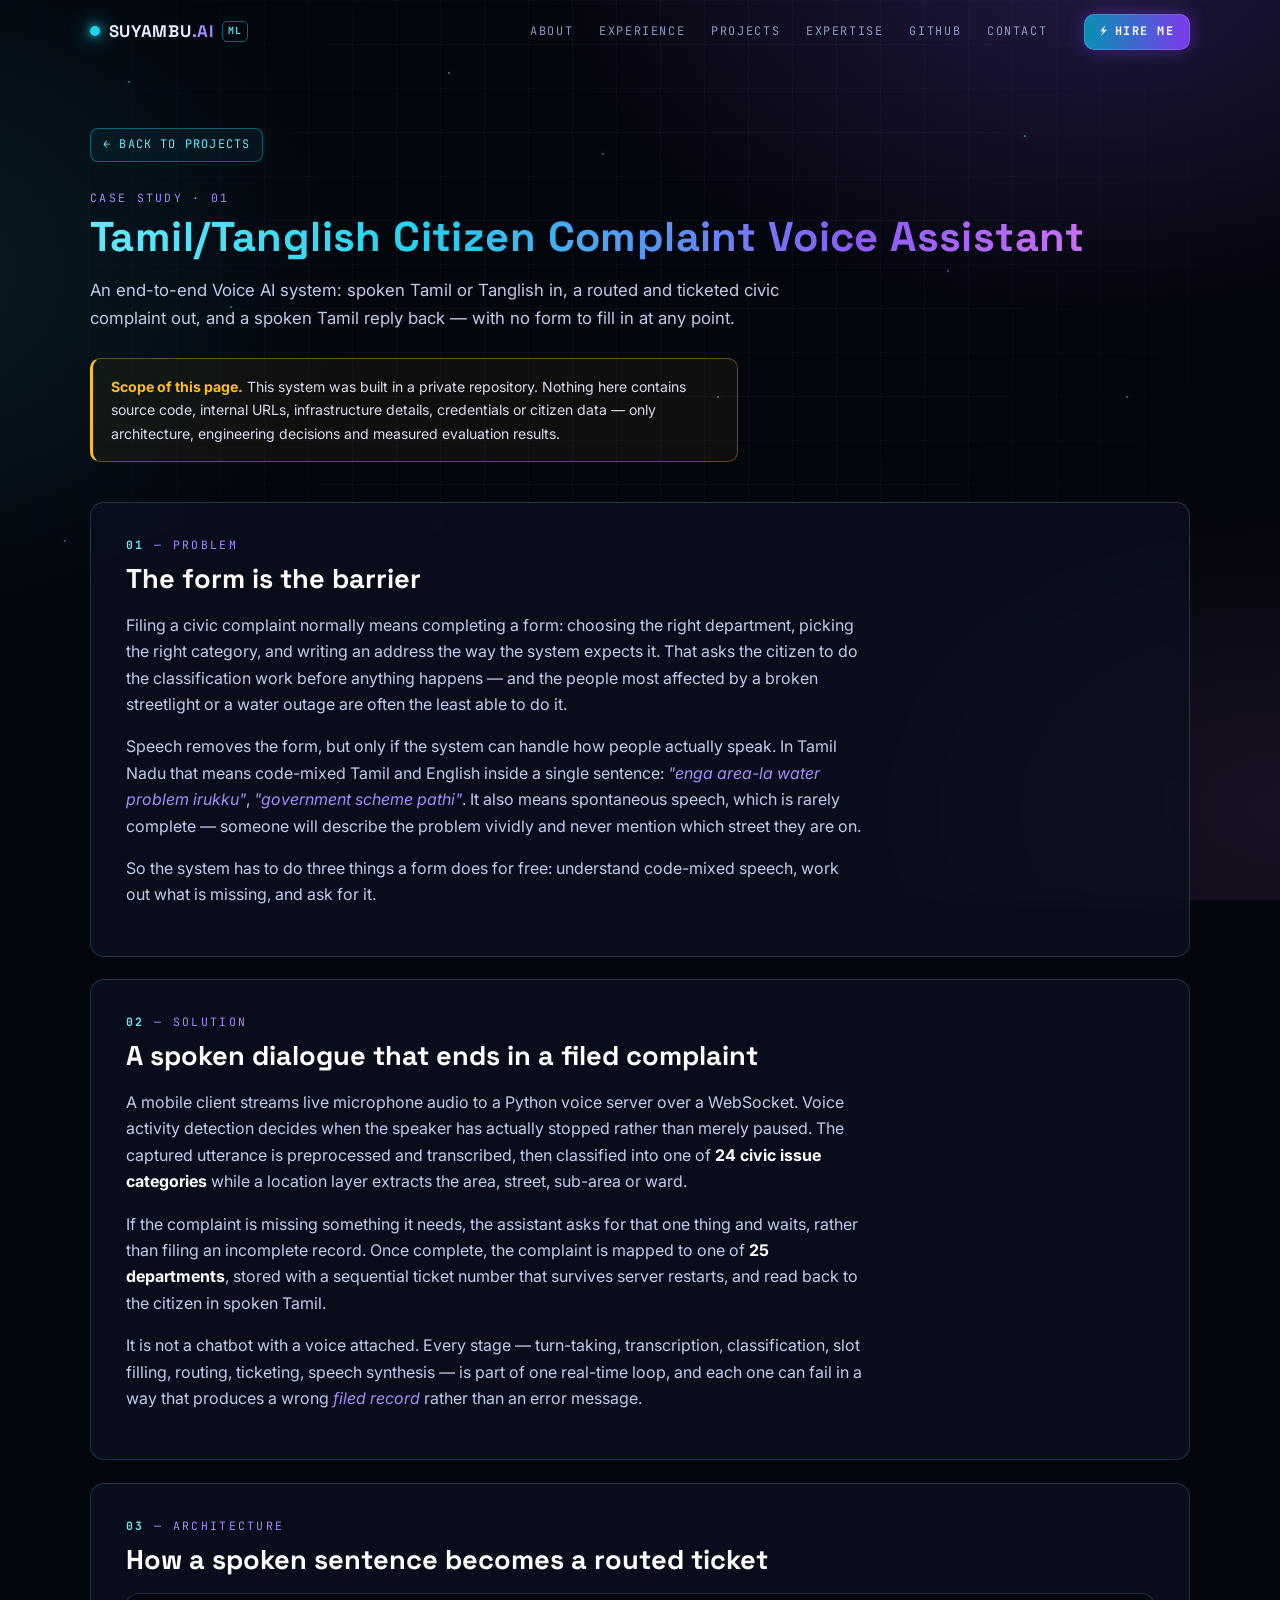
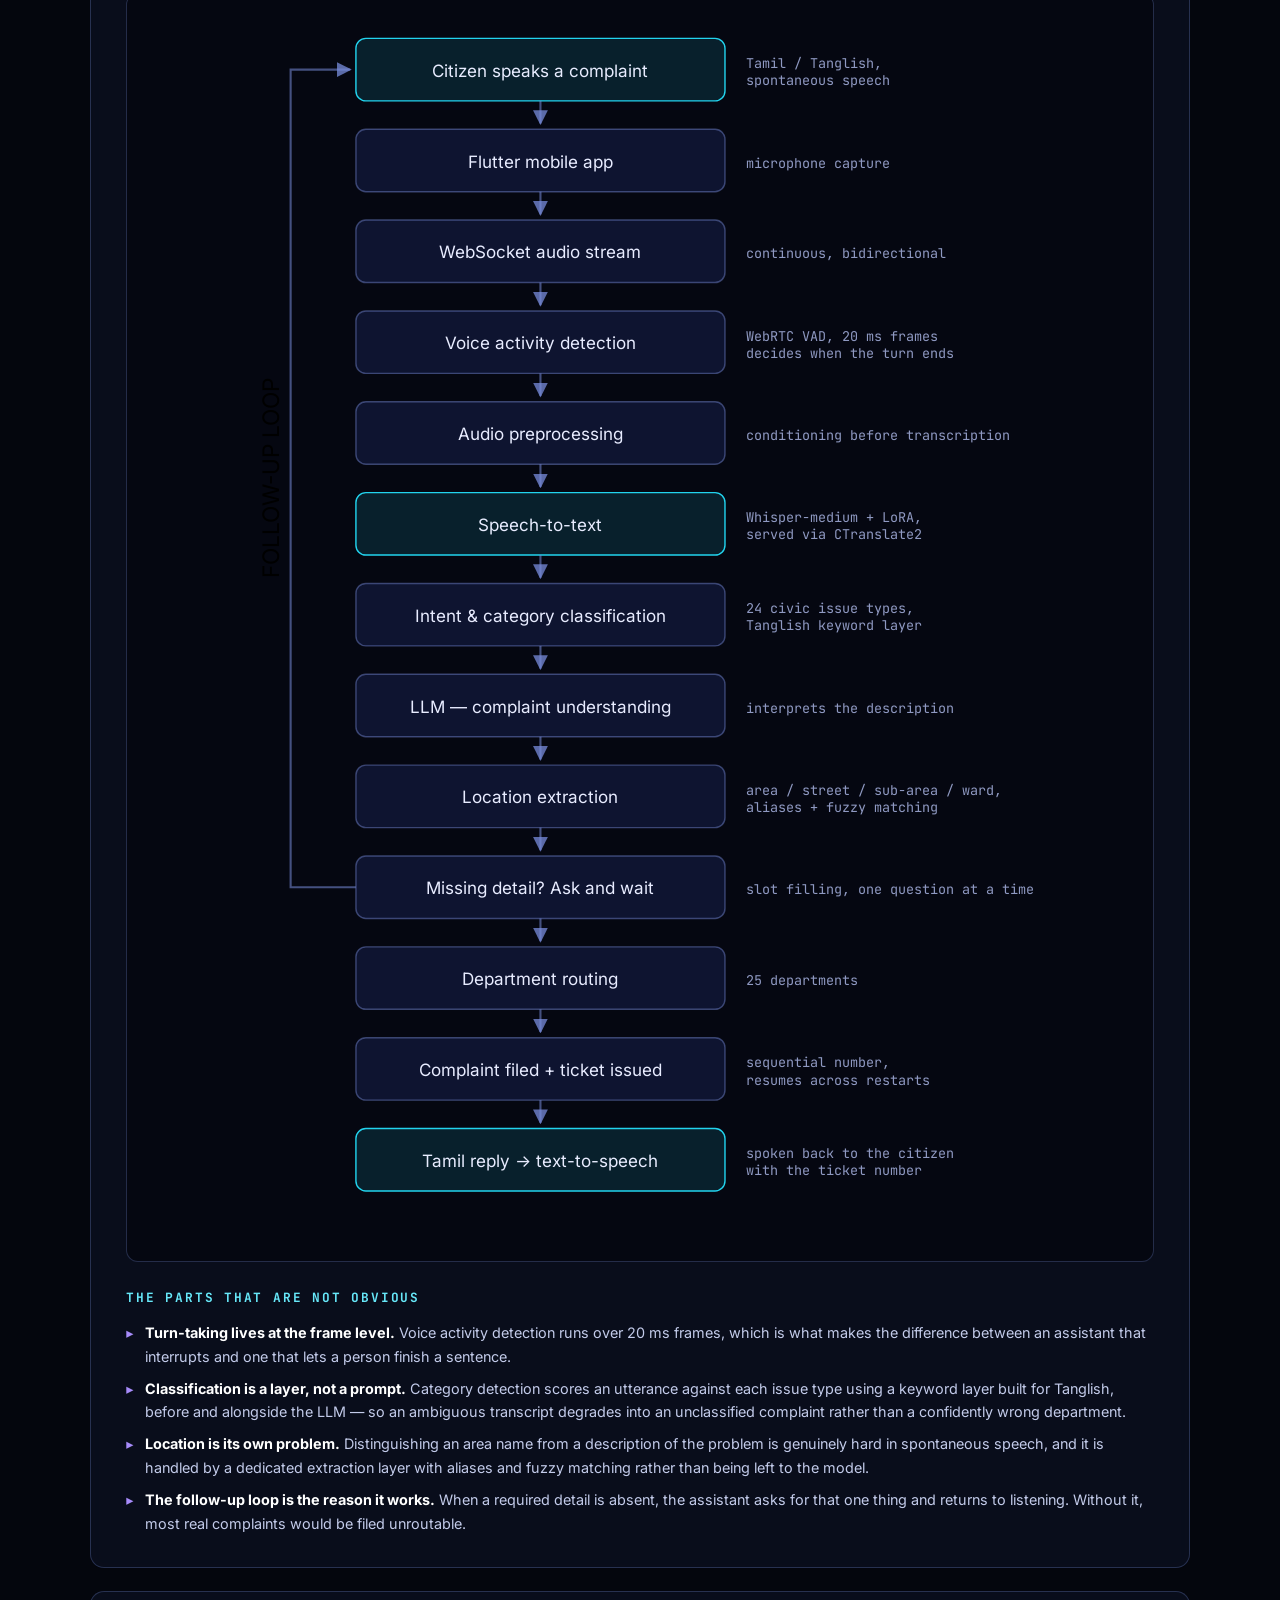
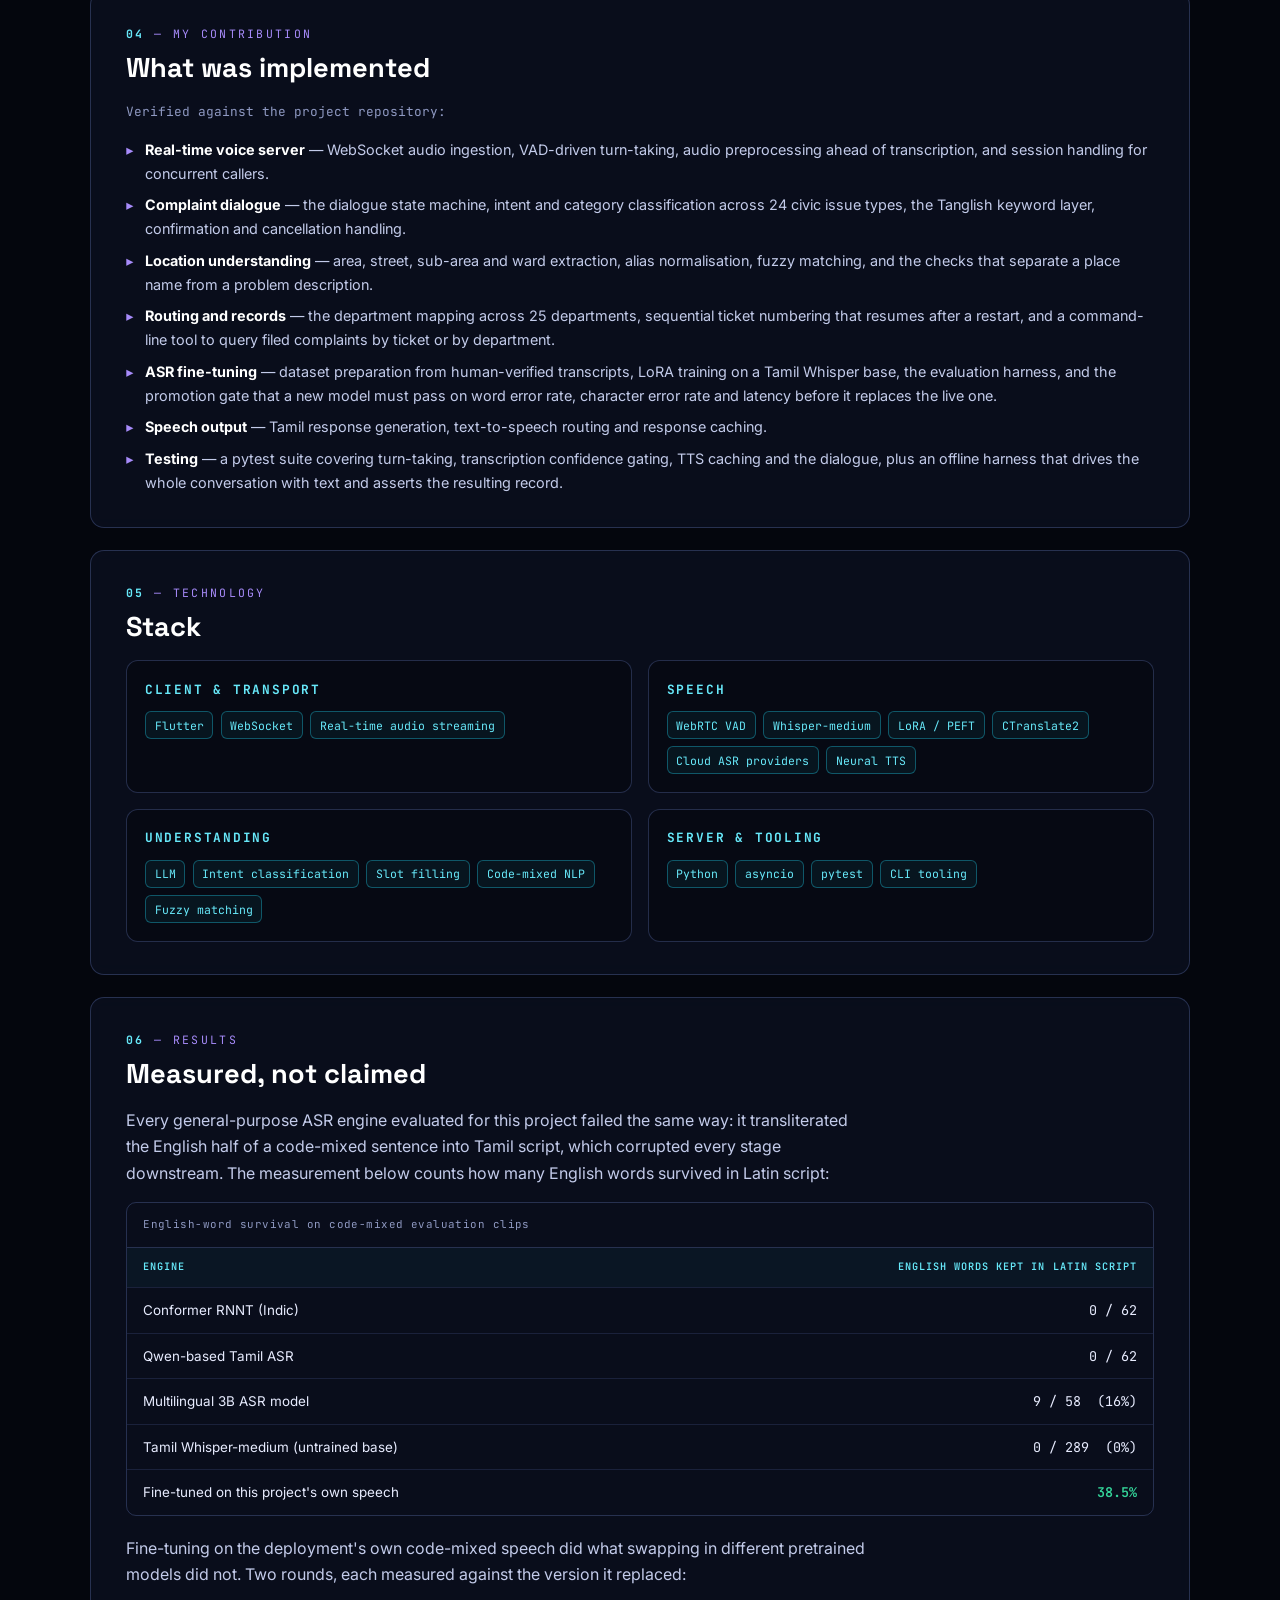
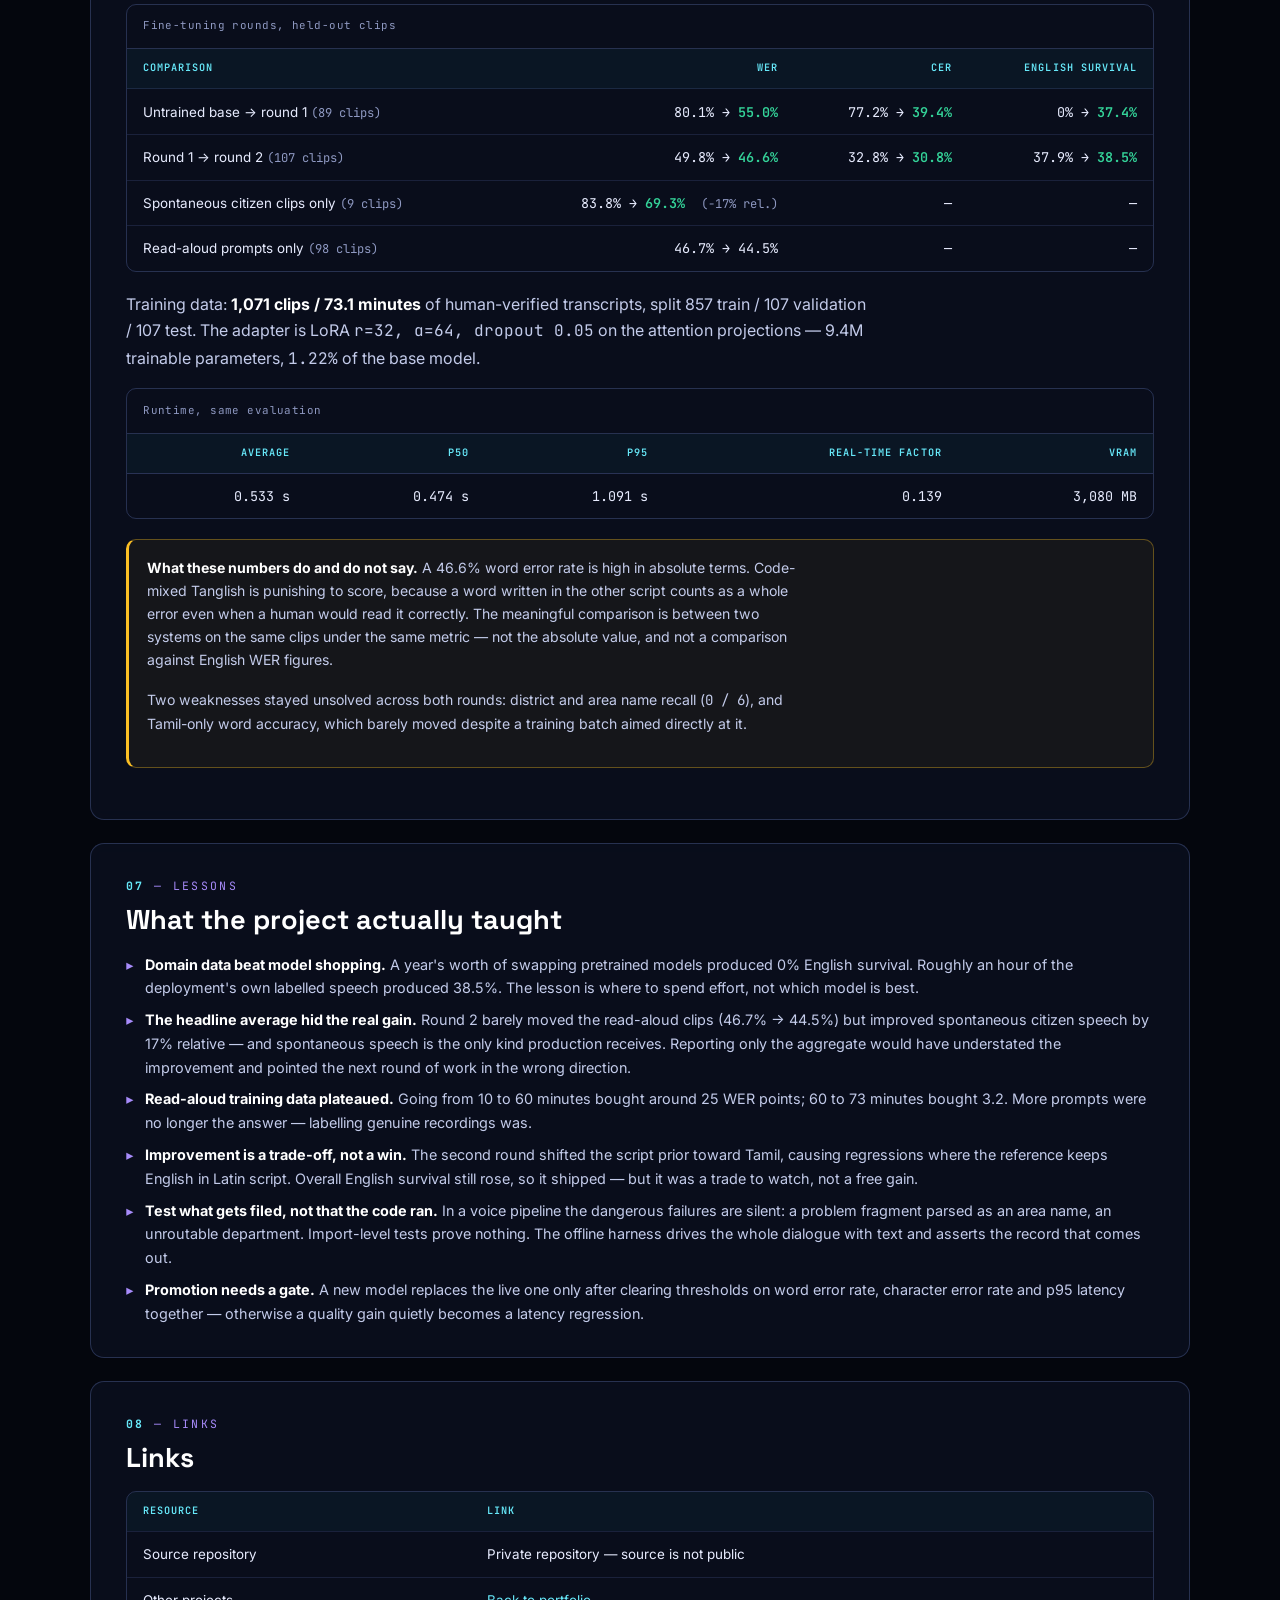
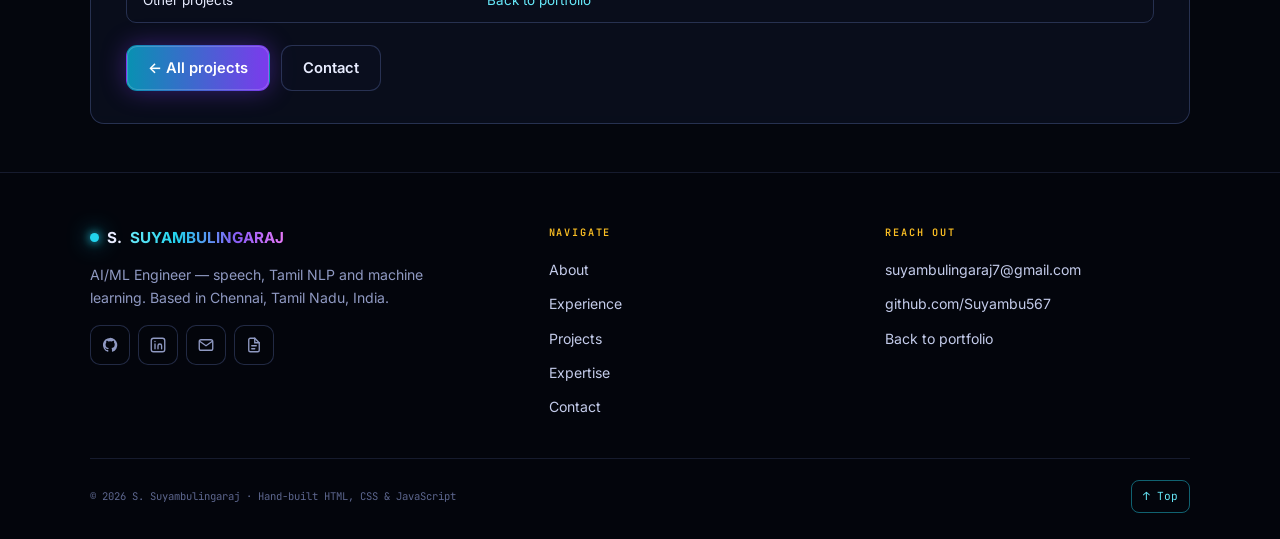
==== commit a86a2e45: "Redesign the portfolio as a dark HUD site in a cyan and violet palette Rebuild index.html around a n" ====
--- a/case-study-voice-assistant.html
+++ b/case-study-voice-assistant.html
@@ -15,27 +15,55 @@
 <meta name="twitter:card" content="summary">
 
 <link rel="icon" href="assets/favicon.svg" type="image/svg+xml">
-<link rel="stylesheet" href="css/styles.css">
-<script src="js/theme.js"></script>
+<meta name="theme-color" content="#04060d">
+<link rel="preconnect" href="https://fonts.googleapis.com">
+<link rel="preconnect" href="https://fonts.gstatic.com" crossorigin>
+<link rel="stylesheet" href="https://fonts.googleapis.com/css2?family=Inter:wght@400;500;600;700&family=JetBrains+Mono:wght@400;500;600;700&family=Space+Grotesk:wght@500;600;700&display=swap">
+<link rel="stylesheet" href="css/hud.css">
+<script src="js/hud.js" defer></script>
 </head>
 
-<body class="cs-page">
+<body class="cs-page" id="top">
 <a class="skip" href="#main">Skip to content</a>
 
-<header class="site-header">
+<div class="atmo" aria-hidden="true">
+  <div class="dust"><i style="left:47%;top:17%"></i><i style="left:56%;top:44%"></i><i style="left:15%;top:76%"></i><i style="left:18%;top:34%"></i><i style="left:80%;top:15%"></i><i style="left:70%;top:65%"></i><i style="left:10%;top:9%"></i><i style="left:61%;top:81%"></i><i style="left:34%;top:58%"></i><i style="left:88%;top:44%"></i><i style="left:35%;top:8%"></i><i style="left:5%;top:60%"></i><i style="left:92%;top:88%"></i><i style="left:26%;top:92%"></i><i style="left:74%;top:30%"></i></div>
+</div>
+
+<div class="progress" aria-hidden="true"></div>
+
+<header class="nav" id="nav">
   <div class="wrap">
-    <a class="brand" href="index.html">S. Suyambulingaraj <span>· AI/ML Engineer</span></a>
-    <nav class="nav" aria-label="Primary">
+    <a class="brand" href="index.html" aria-label="S. Suyambulingaraj — portfolio home">
+      <span class="brand-dot" aria-hidden="true"></span>
+      <span>SUYAMBU<span class="ai">.AI</span></span>
+      <span class="brand-badge" aria-hidden="true">ML</span>
+    </a>
+    <nav class="nav-links" aria-label="Primary">
+      <a href="index.html#about">About</a>
+      <a href="index.html#experience">Experience</a>
       <a href="index.html#projects">Projects</a>
-      <a href="index.html#github" class="opt">GitHub</a>
+      <a href="index.html#skills">Expertise</a>
+      <a href="index.html#github">GitHub</a>
       <a href="index.html#contact">Contact</a>
     </nav>
-    <button class="theme-toggle" type="button" hidden aria-label="Switch colour theme">☽</button>
+    <div class="nav-tools">
+      <a class="hire" href="index.html#contact"><span aria-hidden="true">⚡</span> HIRE ME</a>
+      <button class="menu-btn" type="button" aria-expanded="false" aria-controls="mobile-menu" aria-label="Open menu"><span></span></button>
+    </div>
   </div>
 </header>
+<nav class="mobile-menu" id="mobile-menu" aria-label="Mobile" hidden>
+  <a href="index.html#about">About</a>
+  <a href="index.html#experience">Experience</a>
+  <a href="index.html#projects">Projects</a>
+  <a href="index.html#skills">Expertise</a>
+  <a href="index.html#github">GitHub</a>
+  <a href="index.html#contact">Contact</a>
+</nav>
 
 <main id="main">
-<section class="hero">
+<section class="cs-hero">
   <div class="wrap">
     <a class="back-link" href="index.html#voice-assistant">← Back to projects</a>
     <span class="eyebrow">Case study · 01</span>
@@ -438,18 +466,46 @@
 </div>
 </main>
 
-<footer class="site-footer">
+<footer class="footer">
   <div class="wrap">
-    <p class="name">S. Suyambulingaraj</p>
-    <p style="margin:0;color:var(--muted)">AI/ML Engineer</p>
-    <p class="links">
-      <a href="https://github.com/Suyambu567" rel="noopener">GitHub</a>
-      <a href="https://www.linkedin.com/in/suyambulingaraj-s-165590250/" rel="noopener">LinkedIn</a>
-      <a href="index.html#contact">Contact</a>
-    </p>
-    <p class="copy">© 2026 S. Suyambulingaraj</p>
+    <div class="f-grid">
+      <div class="f-col">
+        <span class="f-brand"><span class="brand-dot" aria-hidden="true"></span>S. <span class="grad">SUYAMBULINGARAJ</span></span>
+        <p>AI/ML Engineer — speech, Tamil NLP and machine learning. Based in Chennai, Tamil Nadu, India.</p>
+        <div class="f-social">
+          <a class="icon-btn" href="https://github.com/Suyambu567" rel="noopener" aria-label="GitHub"><svg viewBox="0 0 24 24" fill="currentColor"><path d="M12 2.5a9.5 9.5 0 0 0-3 18.5c.5.1.7-.2.7-.5v-1.8c-2.6.6-3.2-1.1-3.2-1.1-.4-1.1-1-1.4-1-1.4-.9-.6.1-.6.1-.6.9.1 1.4 1 1.4 1 .8 1.4 2.2 1 2.8.8.1-.6.3-1 .6-1.3-2.1-.2-4.3-1-4.3-4.7 0-1 .4-1.9 1-2.6-.1-.2-.4-1.2.1-2.5 0 0 .8-.3 2.6 1a9 9 0 0 1 4.8 0c1.8-1.3 2.6-1 2.6-1 .5 1.3.2 2.3.1 2.5.6.7 1 1.5 1 2.6 0 3.7-2.2 4.5-4.3 4.7.3.3.6.9.6 1.8v2.6c0 .3.2.6.7.5A9.5 9.5 0 0 0 12 2.5z"/></svg></a>
+          <a class="icon-btn" href="https://www.linkedin.com/in/suyambulingaraj-s-165590250/" rel="noopener" aria-label="LinkedIn"><svg viewBox="0 0 24 24" fill="none" stroke="currentColor" stroke-width="1.8"><rect x="3" y="3" width="18" height="18" rx="3"/><path d="M8 10.5V17M8 7.2v.1M12 17v-4a2.4 2.4 0 0 1 4.8 0v4" stroke-linecap="round"/></svg></a>
+          <a class="icon-btn" href="mailto:suyambulingaraj7@gmail.com" aria-label="Email"><svg viewBox="0 0 24 24" fill="none" stroke="currentColor" stroke-width="1.8"><rect x="3" y="5" width="18" height="14" rx="2.5"/><path d="M3.5 7l8.5 6 8.5-6"/></svg></a>
+          <a class="icon-btn" href="Suyambulingaraj_Resume_ATS.pdf" aria-label="Résumé PDF"><svg viewBox="0 0 24 24" fill="none" stroke="currentColor" stroke-width="1.8"><path d="M13 3H7a2 2 0 0 0-2 2v14a2 2 0 0 0 2 2h10a2 2 0 0 0 2-2V9z"/><path d="M13 3v6h6M9 13h6M9 17h4" stroke-linecap="round"/></svg></a>
+        </div>
+      </div>
+      <div class="f-col">
+        <h4>Navigate</h4>
+        <ul>
+          <li><a href="index.html#about">About</a></li>
+          <li><a href="index.html#experience">Experience</a></li>
+          <li><a href="index.html#projects">Projects</a></li>
+          <li><a href="index.html#skills">Expertise</a></li>
+          <li><a href="index.html#contact">Contact</a></li>
+        </ul>
+      </div>
+      <div class="f-col">
+        <h4>Reach out</h4>
+        <ul>
+          <li><a href="mailto:suyambulingaraj7@gmail.com">suyambulingaraj7@gmail.com</a></li>
+          <li><a href="https://github.com/Suyambu567" rel="noopener">github.com/Suyambu567</a></li>
+          <li><a href="index.html">Back to portfolio</a></li>
+        </ul>
+      </div>
+    </div>
+    <div class="f-bottom">
+      <span>© 2026 S. Suyambulingaraj · Hand-built HTML, CSS &amp; JavaScript</span>
+      <a class="top-btn" href="#top">&uarr; Top</a>
+    </div>
   </div>
 </footer>
+
+<div class="toast" id="toast" role="status" aria-live="polite"></div>
 
 </body>
 </html>
--- a/css/hud.css
+++ b/css/hud.css
@@ -0,0 +1,880 @@
+/* =====================================================================
+   HUD theme — index.html only.
+   A dark "neural core" heads-up-display: cyan + violet signal colours on
+   near-black, monospace system labels, neon-edged panels, a scroll rail
+   with a bot mascot. case-study-voice-assistant.html keeps css/styles.css.
+   ===================================================================== */
+
+:root {
+  --bg: #04060d;
+  --bg-2: #070a15;
+  --panel: rgba(12, 17, 34, .72);
+  --panel-solid: #0b1022;
+  --panel-2: rgba(20, 27, 52, .7);
+  --line: rgba(120, 140, 220, .16);
+  --line-2: rgba(120, 140, 220, .28);
+  --text: #e8ecff;
+  --muted: #8f99c2;
+  --dim: #5d678f;
+  --cyan: #22d3ee;
+  --cyan-2: #67e8f9;
+  --violet: #8b5cf6;
+  --violet-2: #a78bfa;
+  --pink: #e879f9;
+  --green: #34d399;
+  --amber: #fbbf24;
+  --grad: linear-gradient(90deg, #67e8f9 0%, #22d3ee 30%, #8b5cf6 70%, #e879f9 100%);
+  --grad-btn: linear-gradient(90deg, #0891b2, #7c3aed);
+  --glow-c: 0 0 0 1px rgba(34, 211, 238, .35), 0 0 24px rgba(34, 211, 238, .18);
+  --glow-v: 0 0 0 1px rgba(139, 92, 246, .4), 0 0 28px rgba(139, 92, 246, .2);
+  --sans: "Inter", ui-sans-serif, system-ui, -apple-system, "Segoe UI", Roboto, sans-serif;
+  --display: "Space Grotesk", var(--sans);
+  --mono: "JetBrains Mono", ui-monospace, SFMono-Regular, Menlo, Consolas, monospace;
+  --tamil: "Noto Sans Tamil", "Latha", var(--sans);
+  --r: 14px;
+  --wrap: 1180px;
+  --nav-h: 64px;
+  color-scheme: dark;
+}
+
+*, *::before, *::after { box-sizing: border-box; }
+html { scroll-behavior: smooth; scroll-padding-top: calc(var(--nav-h) + 16px); -webkit-text-size-adjust: 100%; }
+@media (prefers-reduced-motion: reduce) { html { scroll-behavior: auto; } }
+
+body {
+  margin: 0;
+  background: var(--bg);
+  color: var(--text);
+  font-family: var(--sans);
+  font-size: 16px;
+  line-height: 1.65;
+  overflow-x: hidden;
+  -webkit-font-smoothing: antialiased;
+}
+body.no-scroll { overflow: hidden; }
+
+/* Atmosphere: fixed glows + grid + dust behind everything. */
+.atmo { position: fixed; inset: 0; z-index: -1; pointer-events: none; overflow: hidden; }
+.atmo::before {
+  content: ""; position: absolute; inset: 0;
+  background:
+    radial-gradient(900px 600px at 85% -5%, rgba(139, 92, 246, .22), transparent 60%),
+    radial-gradient(800px 600px at -10% 30%, rgba(34, 211, 238, .12), transparent 60%),
+    radial-gradient(700px 500px at 100% 90%, rgba(232, 121, 249, .1), transparent 60%),
+    var(--bg);
+}
+.atmo::after {
+  content: ""; position: absolute; inset: 0;
+  background-image:
+    linear-gradient(rgba(120, 140, 220, .05) 1px, transparent 1px),
+    linear-gradient(90deg, rgba(120, 140, 220, .05) 1px, transparent 1px);
+  background-size: 44px 44px;
+  mask-image: radial-gradient(ellipse at 50% 30%, #000 30%, transparent 80%);
+  -webkit-mask-image: radial-gradient(ellipse at 50% 30%, #000 30%, transparent 80%);
+}
+.dust i {
+  position: absolute; width: 2px; height: 2px; border-radius: 50%;
+  background: var(--cyan-2); opacity: .5; box-shadow: 0 0 6px var(--cyan);
+  animation: twinkle 4s ease-in-out infinite;
+}
+.dust i:nth-child(3n) { background: var(--violet-2); box-shadow: 0 0 6px var(--violet); animation-delay: 1.3s; }
+.dust i:nth-child(4n) { animation-delay: 2.4s; animation-duration: 5.5s; }
+@keyframes twinkle { 0%, 100% { opacity: .15; } 50% { opacity: .8; } }
+
+a { color: var(--cyan-2); text-decoration: none; }
+a:hover { color: #fff; }
+img, svg { max-width: 100%; }
+:focus-visible { outline: 2px solid var(--cyan); outline-offset: 3px; border-radius: 4px; }
+::selection { background: rgba(139, 92, 246, .45); color: #fff; }
+
+.skip {
+  position: absolute; left: -999px; top: 8px; z-index: 200;
+  background: var(--cyan); color: #000; padding: .5rem .9rem; border-radius: 8px; font-weight: 600;
+}
+.skip:focus { left: 12px; }
+.sr-only { position: absolute; width: 1px; height: 1px; overflow: hidden; clip: rect(0 0 0 0); white-space: nowrap; }
+
+.wrap { width: 100%; max-width: var(--wrap); margin: 0 auto; padding: 0 16px; }
+@media (min-width: 640px) { .wrap { padding: 0 28px; } }
+@media (min-width: 1100px) { .wrap { padding: 0 40px; } }
+
+.mono { font-family: var(--mono); }
+.grad { background: var(--grad); -webkit-background-clip: text; background-clip: text; color: transparent; }
+
+/* ---------------------------------------------------------------- nav */
+.progress {
+  position: fixed; top: 0; left: 0; height: 2px; width: 100%; z-index: 120;
+  background: var(--grad); transform-origin: 0 50%; transform: scaleX(0);
+  box-shadow: 0 0 10px rgba(34, 211, 238, .6);
+}
+.nav {
+  position: fixed; top: 0; left: 0; right: 0; z-index: 100; height: var(--nav-h);
+  transition: background .3s, border-color .3s, backdrop-filter .3s;
+  border-bottom: 1px solid transparent;
+}
+.nav.is-stuck {
+  background: rgba(4, 6, 13, .78);
+  backdrop-filter: blur(14px) saturate(140%); -webkit-backdrop-filter: blur(14px) saturate(140%);
+  border-bottom-color: var(--line);
+}
+.nav .wrap { height: 100%; display: flex; align-items: center; gap: 1rem; }
+.brand { display: inline-flex; align-items: center; gap: .55rem; color: var(--text); font-family: var(--display); font-weight: 700; letter-spacing: .04em; font-size: 1.05rem; }
+.brand:hover { color: #fff; }
+.brand-dot { width: 10px; height: 10px; border-radius: 50%; background: var(--cyan); box-shadow: 0 0 10px var(--cyan), 0 0 22px var(--cyan); animation: pulse 2.2s ease-in-out infinite; }
+.brand .ai { color: var(--violet-2); }
+.brand-badge { font-family: var(--mono); font-size: .62rem; font-weight: 600; color: var(--cyan-2); border: 1px solid rgba(34, 211, 238, .45); border-radius: 5px; padding: 1px 5px; letter-spacing: .08em; }
+@keyframes pulse { 0%, 100% { opacity: 1; transform: scale(1); } 50% { opacity: .55; transform: scale(.82); } }
+
+.nav-links { display: none; margin-left: auto; gap: .2rem; }
+.nav-links a {
+  position: relative; color: var(--muted); font-family: var(--mono); font-size: .74rem; letter-spacing: .14em;
+  text-transform: uppercase; padding: .5rem .7rem; border-radius: 8px;
+}
+.nav-links a:hover { color: var(--text); }
+.nav-links a.is-active { color: var(--cyan-2); }
+.nav-links a.is-active::after {
+  content: ""; position: absolute; left: .7rem; right: .7rem; bottom: .15rem; height: 2px; border-radius: 2px;
+  background: var(--grad); box-shadow: 0 0 8px var(--cyan);
+}
+.nav-tools { display: flex; align-items: center; gap: .5rem; margin-left: auto; }
+.nav-links + .nav-tools { margin-left: .6rem; }
+.kbd-btn {
+  display: none; align-items: center; gap: .25rem; height: 32px; padding: 0 .55rem;
+  font-family: var(--mono); font-size: .7rem; color: var(--cyan-2);
+  background: rgba(34, 211, 238, .06); border: 1px solid rgba(34, 211, 238, .35); border-radius: 8px; cursor: pointer;
+}
+.kbd-btn:hover { background: rgba(34, 211, 238, .14); }
+.hire {
+  display: inline-flex; align-items: center; gap: .4rem; height: 36px; padding: 0 1rem; border-radius: 10px;
+  background: var(--grad-btn); color: #fff; font-family: var(--mono); font-size: .74rem; font-weight: 700; letter-spacing: .12em;
+  box-shadow: 0 0 18px rgba(124, 58, 237, .45), inset 0 0 0 1px rgba(255, 255, 255, .15);
+}
+.hire:hover { color: #fff; filter: brightness(1.15); }
+.menu-btn {
+  display: inline-grid; place-items: center; width: 38px; height: 38px; border-radius: 10px; cursor: pointer;
+  background: var(--panel); border: 1px solid var(--line-2); color: var(--text);
+}
+.menu-btn span, .menu-btn span::before, .menu-btn span::after {
+  display: block; width: 16px; height: 2px; background: currentColor; border-radius: 2px; position: relative; transition: transform .25s;
+}
+.menu-btn span::before, .menu-btn span::after { content: ""; position: absolute; left: 0; }
+.menu-btn span::before { top: -5px; } .menu-btn span::after { top: 5px; }
+.menu-btn[aria-expanded="true"] span { background: transparent; }
+.menu-btn[aria-expanded="true"] span::before { transform: translateY(5px) rotate(45deg); }
+.menu-btn[aria-expanded="true"] span::after { transform: translateY(-5px) rotate(-45deg); }
+.mobile-menu {
+  position: fixed; top: var(--nav-h); left: 0; right: 0; z-index: 99; padding: .75rem 16px 1.25rem;
+  background: rgba(4, 6, 13, .96); border-bottom: 1px solid var(--line); backdrop-filter: blur(14px);
+}
+.mobile-menu[hidden] { display: none; }
+.mobile-menu a {
+  display: block; padding: .8rem .25rem; border-bottom: 1px solid var(--line); color: var(--text);
+  font-family: var(--mono); font-size: .82rem; letter-spacing: .14em; text-transform: uppercase;
+}
+.mobile-menu a:last-child { border-bottom: 0; }
+@media (max-width: 380px) { .status-pill { letter-spacing: .08em; font-size: .62rem; } .hero .eyebrow { letter-spacing: .14em; } }
+@media (max-width: 420px) { .hire { padding: 0 .7rem; font-size: .68rem; } .brand { font-size: .95rem; } .brand-badge { display: none; } }
+@media (min-width: 960px) {
+  .nav-links { display: flex; }
+  .kbd-btn { display: inline-flex; }
+  .menu-btn, .mobile-menu { display: none !important; }
+}
+
+/* --------------------------------------------------------- scroll rail */
+.rail { display: none; }
+@media (min-width: 1280px) {
+  .rail {
+    display: block; position: fixed; left: 26px; top: 90px; bottom: 40px; width: 40px; z-index: 50; pointer-events: none;
+  }
+  .rail-track { position: absolute; left: 19px; top: 0; bottom: 0; width: 2px; background: repeating-linear-gradient(to bottom, rgba(120, 140, 220, .25) 0 6px, transparent 6px 12px); }
+  .rail-fill { position: absolute; left: 19px; top: 0; width: 2px; height: 0; background: linear-gradient(var(--cyan), var(--violet)); box-shadow: 0 0 10px var(--cyan); }
+  .rail-node { position: absolute; left: 14px; width: 12px; height: 12px; border-radius: 50%; border: 2px solid var(--dim); background: var(--bg); transition: border-color .3s, box-shadow .3s; }
+  .rail-node.is-on { border-color: var(--cyan); box-shadow: 0 0 10px var(--cyan); }
+  .rail-bot { position: absolute; left: -2px; top: 0; width: 44px; transition: top .15s linear; }
+  .rail-bot svg { width: 44px; height: 52px; display: block; filter: drop-shadow(0 0 10px rgba(34, 211, 238, .45)); animation: bob 2.6s ease-in-out infinite; }
+  .rail-tag {
+    position: absolute; left: -14px; top: 56px; white-space: nowrap; font-family: var(--mono); font-size: .58rem; font-weight: 700; letter-spacing: .12em;
+    color: var(--cyan-2); background: rgba(4, 6, 13, .9); border: 1px solid rgba(34, 211, 238, .5); border-radius: 5px; padding: 2px 6px; text-transform: uppercase;
+  }
+}
+@keyframes bob { 0%, 100% { transform: translateY(0); } 50% { transform: translateY(-5px); } }
+
+/* Floating sentinel bots on the right edge (decorative). */
+.sentinels { display: none; }
+@media (min-width: 1280px) {
+  .sentinels { display: block; position: fixed; right: 18px; top: 0; bottom: 0; width: 60px; z-index: 40; pointer-events: none; }
+  .sentinels .s { position: absolute; right: 0; width: 46px; animation: drift 5s ease-in-out infinite; filter: drop-shadow(0 0 10px rgba(139, 92, 246, .5)); }
+  .sentinels .s:nth-child(1) { top: 20%; }
+  .sentinels .s:nth-child(2) { top: 62%; right: 10px; animation-delay: -2s; animation-duration: 6.4s; }
+  .sentinels .s:nth-child(3) { top: 88%; animation-delay: -3.5s; }
+}
+@keyframes drift { 0%, 100% { transform: translate(0, 0) rotate(0); } 33% { transform: translate(-6px, -10px) rotate(-4deg); } 66% { transform: translate(4px, 6px) rotate(3deg); } }
+
+/* ------------------------------------------------------------- shared */
+section { position: relative; padding: 88px 0; }
+@media (min-width: 900px) { section { padding: 112px 0; } }
+
+.sec-title {
+  text-align: center; margin: 0 0 3rem; font-family: var(--display); font-weight: 700;
+  font-size: clamp(1.4rem, 1rem + 2.2vw, 2.4rem); letter-spacing: .06em; text-transform: uppercase; line-height: 1.2;
+}
+.sec-title .bot-ic { display: inline-block; width: 1.05em; height: 1.2em; vertical-align: -.2em; margin: 0 .4em; }
+.sec-title .bot-ic svg { width: 100%; height: 100%; }
+.sec-title .w { color: #fff; }
+.sec-title::after {
+  content: ""; display: block; width: 52px; height: 3px; margin: .9rem auto 0; border-radius: 3px;
+  background: var(--grad); box-shadow: 0 0 12px var(--cyan);
+}
+.sec-sub { text-align: center; max-width: 62ch; margin: -1.8rem auto 2.6rem; color: var(--muted); font-size: .98rem; }
+
+.label {
+  display: inline-flex; align-items: center; gap: .5rem; font-family: var(--mono); font-size: .7rem; font-weight: 600;
+  letter-spacing: .16em; text-transform: uppercase; color: var(--cyan-2);
+}
+.label .dot { width: 7px; height: 7px; border-radius: 50%; background: var(--cyan); box-shadow: 0 0 8px var(--cyan); animation: pulse 2s infinite; }
+.label.v { color: var(--violet-2); }
+.label.v .dot { background: var(--violet); box-shadow: 0 0 8px var(--violet); }
+
+/* Neon panel with HUD corner brackets. */
+.panel {
+  position: relative; background: var(--panel); border: 1px solid var(--line-2); border-radius: var(--r);
+  backdrop-filter: blur(10px); -webkit-backdrop-filter: blur(10px);
+  box-shadow: 0 20px 60px -30px rgba(0, 0, 0, .8), inset 0 1px 0 rgba(255, 255, 255, .04);
+}
+.panel.glow { border-color: rgba(34, 211, 238, .4); box-shadow: var(--glow-c), 0 20px 60px -30px rgba(0, 0, 0, .8); }
+.panel.glow-v { border-color: rgba(139, 92, 246, .45); box-shadow: var(--glow-v), 0 20px 60px -30px rgba(0, 0, 0, .8); }
+.corners::before, .corners::after {
+  content: ""; position: absolute; width: 14px; height: 14px; pointer-events: none; border-color: var(--cyan); opacity: .8;
+}
+.corners::before { top: 8px; left: 8px; border-top: 2px solid; border-left: 2px solid; border-color: inherit; border-color: var(--cyan); }
+.corners::after { bottom: 8px; right: 8px; border-bottom: 2px solid; border-right: 2px solid; border-color: var(--violet); }
+
+.btn {
+  display: inline-flex; align-items: center; justify-content: center; gap: .55rem; min-height: 46px; padding: 0 1.3rem;
+  border-radius: 11px; font-weight: 600; font-size: .92rem; cursor: pointer; border: 1px solid var(--line-2);
+  background: rgba(12, 17, 34, .6); color: var(--text); transition: transform .2s, box-shadow .2s, border-color .2s, background .2s;
+  font-family: var(--sans);
+}
+.btn:hover { color: #fff; border-color: rgba(34, 211, 238, .6); box-shadow: var(--glow-c); transform: translateY(-1px); }
+.btn svg { width: 17px; height: 17px; flex: none; }
+.btn-primary { background: var(--grad-btn); border-color: transparent; color: #fff; box-shadow: 0 0 24px rgba(124, 58, 237, .4), inset 0 0 0 1px rgba(255, 255, 255, .18); }
+.btn-primary:hover { box-shadow: 0 0 34px rgba(34, 211, 238, .45), inset 0 0 0 1px rgba(255, 255, 255, .3); }
+.btn-ghost { background: transparent; border-color: rgba(34, 211, 238, .45); color: var(--cyan-2); }
+.btn-sm { min-height: 38px; padding: 0 .95rem; font-size: .82rem; border-radius: 9px; }
+.btn[aria-disabled="true"] { cursor: default; opacity: .7; }
+.btn[aria-disabled="true"]:hover { transform: none; box-shadow: none; border-color: var(--line-2); }
+
+.chips { display: flex; flex-wrap: wrap; gap: .45rem; list-style: none; padding: 0; margin: 0; }
+.chips li {
+  font-family: var(--mono); font-size: .74rem; color: var(--cyan-2); padding: .32rem .65rem; border-radius: 7px;
+  background: rgba(34, 211, 238, .06); border: 1px solid rgba(34, 211, 238, .28);
+}
+.chips.v li { color: var(--violet-2); background: rgba(139, 92, 246, .08); border-color: rgba(139, 92, 246, .32); }
+.chips.plain li { color: var(--text); background: rgba(255, 255, 255, .03); border-color: var(--line-2); }
+.chips.quiet li { color: var(--muted); background: transparent; border-style: dashed; }
+.hash { display: flex; flex-wrap: wrap; gap: .2rem .7rem; list-style: none; padding: 0; margin: 0; font-family: var(--mono); font-size: .74rem; color: var(--cyan-2); }
+.hash li::before { content: "#"; color: var(--violet-2); }
+
+/* Reveal on scroll. */
+.reveal { opacity: 0; transform: translateY(26px); transition: opacity .8s cubic-bezier(.2, .7, .2, 1), transform .8s cubic-bezier(.2, .7, .2, 1); }
+.reveal.is-in { opacity: 1; transform: none; }
+@media (prefers-reduced-motion: reduce) { .reveal { opacity: 1; transform: none; transition: none; } }
+
+/* ------------------------------------------------------------- bots */
+.bot { display: block; }
+.bt-body { fill: #141a36; stroke: var(--violet-2); stroke-width: 2; }
+.bt-head { fill: #1b2246; stroke: var(--cyan); stroke-width: 2; }
+.bt-visor { fill: #050816; }
+.bt-eye { fill: var(--cyan-2); }
+.bt-ant { stroke: var(--violet-2); stroke-width: 2; fill: none; }
+.bt-tip { fill: var(--pink); }
+.bt-core { fill: var(--violet); }
+.bt-acc { fill: var(--cyan); }
+.bt-line { stroke: var(--cyan); stroke-width: 2; fill: none; stroke-linecap: round; }
+@media (prefers-reduced-motion: no-preference) {
+  .bt-eye { animation: blink 4.5s infinite; transform-box: fill-box; transform-origin: center; }
+  .bt-tip { animation: pulse 1.6s infinite; transform-box: fill-box; transform-origin: center; }
+}
+@keyframes blink { 0%, 92%, 100% { transform: scaleY(1); } 95% { transform: scaleY(.1); } }
+
+/* --------------------------------------------------------------- hero */
+.hero { padding-top: calc(var(--nav-h) + 40px); padding-bottom: 60px; min-height: 100vh; }
+@media (min-width: 900px) { .hero { padding-top: calc(var(--nav-h) + 56px); } }
+.hero-grid { display: grid; gap: 3rem; align-items: center; }
+@media (min-width: 1000px) { .hero-grid { grid-template-columns: 1.08fr .92fr; gap: 3.5rem; } }
+
+.status-pill {
+  display: inline-flex; align-items: center; gap: .55rem; padding: .4rem .85rem; border-radius: 999px;
+  font-family: var(--mono); font-size: .68rem; font-weight: 600; letter-spacing: .14em; color: var(--cyan-2);
+  background: rgba(34, 211, 238, .07); border: 1px solid rgba(34, 211, 238, .4); box-shadow: 0 0 18px rgba(34, 211, 238, .12);
+}
+.status-pill .dot { width: 8px; height: 8px; border-radius: 50%; background: var(--green); box-shadow: 0 0 8px var(--green); animation: pulse 1.8s infinite; }
+.hero .eyebrow { display: block; margin: 1.6rem 0 .5rem; font-family: var(--mono); font-size: .76rem; letter-spacing: .24em; color: var(--violet-2); font-weight: 600; }
+.hero h1 {
+  margin: 0; font-family: var(--display); font-weight: 700; line-height: .98; letter-spacing: -.01em;
+  font-size: clamp(2.3rem, 1rem + 6.4vw, 5rem);
+}
+.hero h1 .l1 { display: block; color: #fff; letter-spacing: .02em; margin-bottom: .1em; }
+.hero h1 .l2 { display: block; white-space: nowrap; font-size: clamp(1.5rem, 8.6vw, 4rem); line-height: 1.05; background: var(--grad); -webkit-background-clip: text; background-clip: text; color: transparent; filter: drop-shadow(0 0 22px rgba(139, 92, 246, .35)); }
+.hero h1 .l1 { font-size: clamp(1.6rem, 1rem + 2.6vw, 2.6rem); }
+@media (min-width: 1000px) { .hero h1 .l2 { font-size: clamp(2.4rem, 4.15vw, 4rem); } }
+.typeline { margin: 1.1rem 0 0; min-height: 1.6em; font-family: var(--mono); font-size: clamp(1rem, .9rem + .5vw, 1.2rem); font-weight: 600; color: var(--cyan-2); }
+.typeline .caret { display: inline-block; width: .6ch; color: var(--violet-2); animation: caret 1s steps(1) infinite; }
+@keyframes caret { 50% { opacity: 0; } }
+.hero .loc { margin: .5rem 0 0; font-family: var(--mono); font-size: .78rem; color: var(--muted); letter-spacing: .06em; }
+.hero .pitch { margin: 1.4rem 0 0; max-width: 60ch; color: #c3cbea; font-size: 1rem; line-height: 1.75; }
+.hero .chips { margin-top: 1.5rem; }
+.cta-row { display: flex; flex-wrap: wrap; gap: .7rem; margin-top: 1.9rem; }
+@media (max-width: 479px) { .hero .cta-row .btn { flex: 1 1 100%; } }
+
+/* Hero visual: photo matrix, or the HUD avatar when no photo is present. */
+.hero-side { display: grid; gap: 1rem; }
+.mode-bar {
+  display: flex; align-items: center; gap: .4rem; padding: .4rem; border-radius: 12px; justify-self: center;
+  background: var(--panel); border: 1px solid var(--line-2); font-family: var(--mono); font-size: .64rem;
+}
+.mode-bar .lbl { color: var(--amber); letter-spacing: .12em; padding: 0 .4rem; }
+.mode-bar button {
+  font: inherit; font-weight: 600; letter-spacing: .06em; color: var(--muted); background: transparent; border: 1px solid transparent;
+  border-radius: 8px; padding: .45rem .7rem; cursor: pointer;
+}
+.mode-bar button[aria-pressed="true"] { color: #fff; background: var(--grad-btn); box-shadow: 0 0 14px rgba(124, 58, 237, .45); }
+.mode-bar[hidden] { display: none; }
+
+.matrix { position: relative; padding: 14px; border-radius: 20px; }
+.matrix::before {
+  content: ""; position: absolute; inset: -40px; z-index: -1; border-radius: 50%;
+  background: radial-gradient(closest-side, rgba(139, 92, 246, .35), rgba(34, 211, 238, .12) 55%, transparent 75%); filter: blur(10px);
+}
+.matrix-tag {
+  position: absolute; top: 22px; left: 50%; transform: translateX(-50%); z-index: 3; white-space: nowrap;
+  font-family: var(--mono); font-size: .6rem; letter-spacing: .14em; color: var(--cyan-2); background: rgba(4, 6, 13, .85);
+  border: 1px solid rgba(34, 211, 238, .45); border-radius: 999px; padding: .25rem .7rem; display: inline-flex; align-items: center; gap: .4rem;
+}
+.matrix-tag .dot { width: 6px; height: 6px; border-radius: 50%; background: var(--green); box-shadow: 0 0 6px var(--green); }
+.photos { display: grid; grid-template-columns: 1.55fr 1fr; grid-template-rows: 1fr 1fr; gap: 8px; aspect-ratio: 4 / 4.3; border-radius: 14px; overflow: hidden; }
+.photos figure { margin: 0; position: relative; overflow: hidden; background: #0b1022; border-radius: 10px; }
+.photos figure:first-child { grid-row: span 2; }
+.photos img { width: 100%; height: 100%; object-fit: cover; display: block; transition: transform .6s, filter .4s; filter: saturate(.95) contrast(1.05); }
+.photos figure:hover img { transform: scale(1.04); }
+.photos figure::after { content: ""; position: absolute; inset: 0; background: linear-gradient(transparent 60%, rgba(4, 6, 13, .55)); pointer-events: none; }
+.photos.single { grid-template-columns: 1fr; grid-template-rows: 1fr; aspect-ratio: 4 / 4.6; }
+.photos.single figure:first-child { grid-row: auto; }
+.photos.single figure:not(:first-child) { display: none; }
+.photos[hidden], .avatar[hidden] { display: none; }
+
+.avatar { position: relative; aspect-ratio: 1 / 1; border-radius: 14px; overflow: hidden; display: grid; place-items: center;
+  background: radial-gradient(circle at 50% 45%, #121a3c, #060914 70%); }
+.avatar .ring { position: absolute; border-radius: 50%; border: 1px solid rgba(34, 211, 238, .3); }
+.avatar .ring.r1 { inset: 12%; border-style: dashed; animation: spin 40s linear infinite; }
+.avatar .ring.r2 { inset: 22%; border-color: rgba(139, 92, 246, .45); animation: spin 26s linear infinite reverse; }
+.avatar .ring.r3 { inset: 32%; border-color: rgba(232, 121, 249, .3); }
+@keyframes spin { to { transform: rotate(360deg); } }
+@media (prefers-reduced-motion: reduce) { .avatar .ring { animation: none !important; } }
+.avatar .core { position: relative; z-index: 2; width: 46%; text-align: center; }
+.avatar .core svg { width: 100%; height: auto; filter: drop-shadow(0 0 16px rgba(34, 211, 238, .5)); }
+.avatar .flow { position: absolute; bottom: 9%; left: 0; right: 0; text-align: center; font-family: var(--mono); font-size: .66rem; letter-spacing: .18em; color: var(--muted); text-transform: uppercase; }
+.avatar .flow b { color: var(--cyan); font-weight: 400; padding: 0 .3rem; }
+.avatar .orbit-chip { position: absolute; font-family: var(--mono); font-size: .66rem; font-weight: 700; color: var(--cyan-2); padding: .2rem .5rem; border-radius: 6px; background: rgba(4, 6, 13, .85); border: 1px solid rgba(34, 211, 238, .45); }
+.avatar .oc1 { top: 15%; left: 12%; } .avatar .oc2 { top: 24%; right: 9%; color: var(--violet-2); border-color: rgba(139, 92, 246, .5); } .avatar .oc3 { bottom: 22%; left: 9%; color: var(--pink); border-color: rgba(232, 121, 249, .45); }
+.wave rect { fill: url(#wave-grad); transform-box: fill-box; transform-origin: center; }
+@media (prefers-reduced-motion: no-preference) { .wave rect { animation: wave 1.4s ease-in-out infinite alternate; } }
+.wave rect:nth-child(2n) { animation-delay: -.3s; } .wave rect:nth-child(3n) { animation-delay: -.7s; } .wave rect:nth-child(5n) { animation-delay: -1s; }
+@keyframes wave { from { transform: scaleY(.55); } to { transform: scaleY(1.1); } }
+
+.tiles { display: grid; grid-template-columns: 1fr 1fr; gap: .7rem; }
+.tile { display: flex; align-items: center; gap: .7rem; padding: .75rem .85rem; border-radius: 12px; background: var(--panel); border: 1px solid var(--line-2); }
+.tile .ic { flex: none; width: 34px; height: 34px; border-radius: 9px; display: grid; place-items: center; color: var(--cyan-2); background: rgba(34, 211, 238, .08); border: 1px solid rgba(34, 211, 238, .35); }
+.tile .ic svg { width: 17px; height: 17px; }
+.tile:nth-child(2n) .ic { color: var(--violet-2); background: rgba(139, 92, 246, .1); border-color: rgba(139, 92, 246, .4); }
+.tile b { display: block; font-family: var(--mono); font-size: .86rem; color: #fff; line-height: 1.25; }
+.tile span { display: block; font-family: var(--mono); font-size: .64rem; color: var(--muted); letter-spacing: .04em; line-height: 1.35; }
+
+.telemetry { text-align: center; }
+.telemetry .label { justify-content: center; margin-bottom: .55rem; font-size: .62rem; }
+.telemetry .label .live { color: var(--green); }
+.clock { display: flex; justify-content: center; gap: 1.6rem; }
+.clock div { text-align: center; }
+.clock b { display: block; font-family: var(--mono); font-size: 1.25rem; color: #fff; font-variant-numeric: tabular-nums; }
+.clock span { font-size: .72rem; color: var(--muted); }
+.clock .sec b { color: var(--cyan-2); text-shadow: 0 0 10px var(--cyan); }
+.telemetry .note-s { margin: .5rem 0 0; font-family: var(--mono); font-size: .62rem; color: var(--dim); }
+
+.fleet { display: flex; align-items: center; justify-content: space-between; gap: 1rem; padding: .75rem 1rem; border-radius: 12px; background: var(--panel); border: 1px solid var(--line-2); font-family: var(--mono); font-size: .62rem; letter-spacing: .12em; color: var(--muted); }
+.fleet .bots { display: flex; gap: .4rem; }
+.fleet .bots svg { width: 26px; height: 30px; }
+
+.scroll-cue { display: block; width: 22px; height: 36px; margin: 3rem auto 0; border-radius: 12px; border: 2px solid rgba(34, 211, 238, .5); position: relative; }
+.scroll-cue::after { content: ""; position: absolute; left: 50%; top: 7px; width: 3px; height: 8px; margin-left: -1.5px; border-radius: 2px; background: var(--cyan); animation: cue 1.6s infinite; }
+@keyframes cue { 0% { opacity: 0; transform: translateY(0); } 40% { opacity: 1; } 100% { opacity: 0; transform: translateY(12px); } }
+
+/* ---------------------------------------------------- recruiter snapshot */
+.snapshot { padding: 0 0 40px; }
+.snap { padding: 1.6rem; }
+@media (min-width: 760px) { .snap { padding: 2.2rem; } }
+.snap-head { display: flex; flex-wrap: wrap; justify-content: space-between; gap: 1rem 2rem; align-items: flex-start; }
+.snap h2 { margin: .5rem 0 0; font-family: var(--display); font-size: clamp(1.4rem, 1rem + 1.8vw, 2.1rem); line-height: 1.2; max-width: 22ch; }
+.snap-meta { display: grid; gap: .35rem; font-family: var(--mono); font-size: .72rem; color: var(--muted); }
+.open-pill { display: inline-flex; align-items: center; gap: .45rem; width: max-content; color: var(--green); border: 1px solid rgba(52, 211, 153, .45); background: rgba(52, 211, 153, .08); padding: .3rem .7rem; border-radius: 999px; font-size: .72rem; }
+.open-pill i { width: 7px; height: 7px; border-radius: 50%; background: var(--green); box-shadow: 0 0 8px var(--green); }
+.snap-grid { display: grid; gap: .9rem; margin-top: 1.8rem; }
+@media (min-width: 640px) { .snap-grid { grid-template-columns: 1fr 1fr; } }
+@media (min-width: 1040px) { .snap-grid { grid-template-columns: repeat(4, 1fr); } }
+.snap-card { position: relative; padding: 1.2rem; border-radius: 12px; background: rgba(4, 6, 13, .55); border: 1px solid var(--line-2); overflow: hidden; }
+.snap-card::before { content: ""; position: absolute; top: 0; left: 0; right: 0; height: 2px; background: var(--grad); opacity: .85; }
+.snap-card .ic { width: 34px; height: 34px; border-radius: 9px; display: grid; place-items: center; color: var(--cyan-2); background: rgba(34, 211, 238, .08); border: 1px solid rgba(34, 211, 238, .35); }
+.snap-card .ic svg { width: 17px; height: 17px; }
+.snap-card h3 { margin: .9rem 0 .35rem; font-size: .98rem; }
+.snap-card p { margin: 0; font-size: .86rem; color: var(--muted); line-height: 1.6; }
+.snap-actions { display: flex; flex-wrap: wrap; gap: .6rem; margin-top: 1.6rem; }
+.toast {
+  position: fixed; left: 50%; bottom: 26px; transform: translate(-50%, 20px); opacity: 0; z-index: 300; pointer-events: none;
+  font-family: var(--mono); font-size: .78rem; color: #fff; padding: .6rem 1rem; border-radius: 10px;
+  background: var(--panel-solid); border: 1px solid rgba(34, 211, 238, .5); box-shadow: var(--glow-c); transition: opacity .25s, transform .25s;
+}
+.toast.is-on { opacity: 1; transform: translate(-50%, 0); }
+
+/* -------------------------------------------------------------- about */
+.about-grid { display: grid; gap: 1.6rem; }
+@media (min-width: 980px) { .about-grid { grid-template-columns: .8fr 1.2fr; align-items: start; } }
+.idcard { padding: 1rem; }
+.idcard .frame { position: relative; aspect-ratio: 4 / 4.6; border-radius: 12px; overflow: hidden; background: radial-gradient(circle at 50% 40%, #151d42, #060914 70%); display: grid; place-items: center; }
+.idcard .frame img { width: 100%; height: 100%; object-fit: cover; }
+.idcard .frame .fallback { width: 52%; }
+.idcard .frame .fallback[hidden] { display: none; }
+.idcard .id-tag { position: absolute; left: 12px; right: 12px; bottom: 12px; display: flex; justify-content: space-between; gap: .5rem; flex-wrap: wrap;
+  font-family: var(--mono); font-size: .6rem; letter-spacing: .12em; }
+.idcard .id-tag span { background: rgba(4, 6, 13, .85); border: 1px solid rgba(34, 211, 238, .45); color: var(--cyan-2); padding: .25rem .5rem; border-radius: 6px; }
+.idcard .id-tag span + span { border-color: rgba(139, 92, 246, .5); color: var(--violet-2); }
+.talkbot { display: flex; align-items: center; gap: .9rem; margin-top: 1rem; padding: .8rem 1rem; border-radius: 12px; border: 1px solid var(--line-2); background: rgba(4, 6, 13, .5); cursor: pointer; width: 100%; color: inherit; font: inherit; text-align: left; }
+.talkbot:hover { border-color: rgba(34, 211, 238, .55); }
+.talkbot svg { width: 46px; height: 54px; flex: none; transition: transform .3s; }
+.talkbot:hover svg, .talkbot.is-talking svg { transform: rotate(-8deg) translateY(-3px); }
+.talkbot b { display: block; font-family: var(--mono); font-size: .68rem; letter-spacing: .12em; color: var(--amber); }
+.talkbot span { display: block; font-family: var(--mono); font-size: .68rem; color: var(--muted); }
+.talkbot .say { color: var(--cyan-2); font-family: var(--tamil), var(--mono); font-size: .82rem; min-height: 1.3em; }
+
+.dossier { padding: 1.6rem; }
+@media (min-width: 760px) { .dossier { padding: 2.2rem; } }
+.dossier .label { margin-bottom: .9rem; }
+.dossier h3 { margin: 0 0 1.1rem; font-family: var(--display); font-size: clamp(1.35rem, 1rem + 1.3vw, 1.9rem); line-height: 1.22; }
+.dossier p { color: #c3cbea; margin: 0 0 1rem; }
+.dossier p strong { color: var(--cyan-2); font-weight: 600; }
+.statbox { display: grid; grid-template-columns: 1fr 1fr; gap: .8rem; margin-top: 1.6rem; }
+@media (min-width: 760px) { .statbox { grid-template-columns: repeat(4, 1fr); } }
+.statbox div { padding: 1.1rem .8rem; border-radius: 12px; text-align: center; background: rgba(4, 6, 13, .55); border: 1px solid var(--line-2); }
+.statbox b { display: block; font-family: var(--mono); font-size: 1.7rem; line-height: 1.1; background: var(--grad); -webkit-background-clip: text; background-clip: text; color: transparent; }
+.statbox span { display: block; margin-top: .4rem; font-family: var(--mono); font-size: .6rem; letter-spacing: .12em; color: var(--muted); text-transform: uppercase; line-height: 1.4; }
+
+.progress-ladder { display: grid; gap: 1rem; margin-top: 1.6rem; }
+@media (min-width: 760px) { .progress-ladder { grid-template-columns: repeat(3, 1fr); } }
+.rung { padding: 1.1rem; border-radius: 12px; border: 1px solid var(--line-2); background: rgba(4, 6, 13, .45); }
+.rung .n { font-family: var(--mono); font-size: .66rem; color: var(--violet-2); letter-spacing: .14em; }
+.rung h4 { margin: .35rem 0 .4rem; font-size: .98rem; }
+.rung p { margin: 0; font-size: .86rem; color: var(--muted); }
+.meta-row { display: grid; gap: 1rem; margin-top: 1.4rem; }
+@media (min-width: 760px) { .meta-row { grid-template-columns: 1.4fr 1fr; } }
+.meta-row .label { margin-bottom: .6rem; font-size: .64rem; }
+
+/* AI crew of bots. */
+.crew { margin-top: 1.6rem; padding: 1.4rem; }
+.crew-head { display: flex; flex-wrap: wrap; align-items: center; justify-content: space-between; gap: .8rem; margin-bottom: 1.2rem; }
+.crew-head h3 { margin: 0; font-family: var(--mono); font-size: .86rem; letter-spacing: .1em; text-transform: uppercase; color: var(--cyan-2); display: flex; align-items: center; gap: .55rem; }
+.crew-head .hint { font-family: var(--mono); font-size: .62rem; letter-spacing: .1em; color: var(--violet-2); border: 1px solid rgba(139, 92, 246, .45); border-radius: 6px; padding: .3rem .55rem; }
+.crew-grid { display: grid; grid-template-columns: repeat(2, 1fr); gap: .7rem; }
+@media (min-width: 560px) { .crew-grid { grid-template-columns: repeat(3, 1fr); } }
+@media (min-width: 1000px) { .crew-grid { grid-template-columns: repeat(6, 1fr); } }
+.unit {
+  position: relative; display: grid; justify-items: center; gap: .3rem; padding: 1rem .6rem .9rem; border-radius: 12px; cursor: pointer;
+  border: 1px solid var(--line-2); background: rgba(4, 6, 13, .5); color: inherit; font: inherit; text-align: center; transition: border-color .2s, transform .2s, box-shadow .2s;
+}
+.unit:hover, .unit.is-on { border-color: rgba(34, 211, 238, .6); box-shadow: var(--glow-c); transform: translateY(-3px); }
+.unit svg { width: 46px; height: 54px; }
+.unit.is-on svg { animation: hop .5s ease 2; }
+@keyframes hop { 50% { transform: translateY(-8px) rotate(-6deg); } }
+.unit b { font-size: .82rem; }
+.unit span { font-family: var(--mono); font-size: .6rem; color: var(--muted); letter-spacing: .06em; }
+.unit .bubble {
+  position: absolute; left: 50%; bottom: calc(100% + 6px); transform: translate(-50%, 6px); opacity: 0; pointer-events: none; z-index: 5;
+  width: max-content; max-width: 210px; padding: .45rem .6rem; border-radius: 8px; font-family: var(--mono); font-size: .64rem; line-height: 1.45; color: #fff;
+  background: var(--panel-solid); border: 1px solid rgba(34, 211, 238, .55); box-shadow: var(--glow-c); transition: opacity .2s, transform .2s;
+}
+.unit.is-on .bubble { opacity: 1; transform: translate(-50%, 0); }
+
+/* --------------------------------------------------------- experience */
+.timematrix { padding: 1.4rem; margin-bottom: 2.4rem; }
+@media (min-width: 760px) { .timematrix { padding: 1.8rem 2rem; } }
+.tm-head { display: flex; flex-wrap: wrap; justify-content: space-between; gap: .8rem; align-items: flex-start; }
+.tm-head h3 { margin: 0; font-family: var(--display); font-size: 1.05rem; letter-spacing: .04em; color: var(--cyan-2); text-transform: uppercase; display: flex; align-items: center; gap: .6rem; }
+.tm-head p { margin: .25rem 0 0; font-family: var(--mono); font-size: .62rem; letter-spacing: .12em; color: var(--muted); text-transform: uppercase; }
+.tm-badge { font-family: var(--mono); font-size: .64rem; letter-spacing: .1em; color: var(--green); border: 1px solid rgba(52, 211, 153, .45); background: rgba(52, 211, 153, .07); padding: .35rem .65rem; border-radius: 8px; }
+.tm-clock { display: grid; grid-template-columns: repeat(3, 1fr); gap: 1rem; margin: 1.4rem 0; }
+@media (min-width: 640px) { .tm-clock { grid-template-columns: repeat(6, 1fr); } }
+.tm-clock b { display: block; font-family: var(--mono); font-size: clamp(1.5rem, 1rem + 1.5vw, 2rem); color: #fff; font-variant-numeric: tabular-nums; line-height: 1.1; }
+.tm-clock span { font-family: var(--mono); font-size: .62rem; letter-spacing: .12em; color: var(--muted); text-transform: uppercase; }
+.tm-clock .sec b { color: var(--cyan-2); text-shadow: 0 0 12px var(--cyan); }
+.tm-roles { display: grid; gap: .8rem; padding-top: 1.1rem; border-top: 1px dashed var(--line-2); }
+@media (min-width: 760px) { .tm-roles { grid-template-columns: repeat(3, 1fr); } }
+.tm-roles div { font-size: .84rem; }
+.tm-roles b { display: block; }
+.tm-roles span { display: block; font-family: var(--mono); font-size: .66rem; color: var(--violet-2); }
+.tm-roles em { font-style: normal; font-family: var(--mono); font-size: .64rem; color: var(--muted); }
+.tm-roles .active { color: var(--green); }
+.tm-foot { margin: .9rem 0 0; font-family: var(--mono); font-size: .6rem; color: var(--dim); }
+
+.tline { position: relative; list-style: none; margin: 0; padding: 0 0 0 28px; display: grid; gap: 1.6rem; }
+@media (min-width: 760px) { .tline { padding-left: 56px; } }
+.tline::before { content: ""; position: absolute; left: 7px; top: 8px; bottom: 8px; width: 2px; background: linear-gradient(var(--cyan), var(--violet), transparent); box-shadow: 0 0 8px rgba(34, 211, 238, .5); }
+@media (min-width: 760px) { .tline::before { left: 19px; } }
+.tline > li { position: relative; }
+.tline > li::before { content: ""; position: absolute; left: -27px; top: 26px; width: 14px; height: 14px; border-radius: 50%; background: var(--bg); border: 2px solid var(--violet-2); }
+@media (min-width: 760px) { .tline > li::before { left: -43px; } }
+.tline > li.is-current::before { border-color: var(--cyan); box-shadow: 0 0 12px var(--cyan); background: var(--cyan); }
+.job { padding: 1.4rem; }
+@media (min-width: 760px) { .job { padding: 1.7rem 1.9rem; } }
+.job-head { display: flex; flex-wrap: wrap; justify-content: space-between; gap: .6rem 1rem; align-items: flex-start; }
+.job h3 { margin: 0; font-size: 1.15rem; }
+.job .org { margin: .2rem 0 0; color: var(--violet-2); font-weight: 600; font-size: .92rem; display: flex; align-items: center; gap: .4rem; }
+.job .org svg { width: 15px; height: 15px; }
+.job .tag { font-family: var(--mono); font-size: .62rem; letter-spacing: .12em; color: var(--cyan-2); border: 1px solid rgba(34, 211, 238, .45); padding: .3rem .55rem; border-radius: 6px; text-transform: uppercase; }
+.job .tag.v { color: var(--violet-2); border-color: rgba(139, 92, 246, .45); }
+.job-meta { display: flex; flex-wrap: wrap; gap: .5rem; margin-top: .9rem; }
+.job-meta span { display: inline-flex; align-items: center; gap: .35rem; font-family: var(--mono); font-size: .68rem; color: var(--muted); padding: .3rem .6rem; border-radius: 7px; border: 1px solid var(--line-2); background: rgba(4, 6, 13, .5); }
+.job-meta span:first-child { color: var(--cyan-2); border-color: rgba(34, 211, 238, .4); }
+.job-meta svg { width: 13px; height: 13px; }
+.job ul { margin: 1.1rem 0 0; padding: 0; list-style: none; display: grid; gap: .55rem; }
+.job li { position: relative; padding-left: 1.3rem; color: #c3cbea; font-size: .92rem; }
+.job li::before { content: "▸"; position: absolute; left: 0; color: var(--cyan); }
+.job .src { margin: .9rem 0 0; font-family: var(--mono); font-size: .64rem; color: var(--dim); }
+.tl-more { margin: 1.8rem 0 0; text-align: center; font-family: var(--mono); font-size: .78rem; }
+
+/* ----------------------------------------------------------- projects */
+.filters { display: flex; flex-wrap: wrap; justify-content: center; gap: .5rem; margin: -1.2rem 0 2.2rem; }
+.filters button {
+  display: inline-flex; align-items: center; gap: .5rem; font: inherit; font-size: .82rem; font-weight: 600; color: var(--text); cursor: pointer;
+  padding: .5rem .95rem; border-radius: 999px; background: var(--panel); border: 1px solid var(--line-2); transition: border-color .2s, box-shadow .2s;
+}
+.filters button i { font-style: normal; font-family: var(--mono); font-size: .7rem; color: var(--cyan-2); }
+.filters button[aria-pressed="true"] { border-color: rgba(34, 211, 238, .7); box-shadow: var(--glow-c); background: linear-gradient(90deg, rgba(8, 145, 178, .25), rgba(124, 58, 237, .25)); }
+.cards { display: grid; gap: 1.3rem; }
+@media (min-width: 700px) { .cards { grid-template-columns: repeat(2, 1fr); } }
+@media (min-width: 1040px) { .cards { grid-template-columns: repeat(3, 1fr); } }
+.pcard { display: flex; flex-direction: column; overflow: hidden; transition: transform .3s, box-shadow .3s, border-color .3s; }
+.pcard:hover { transform: translateY(-5px); border-color: rgba(34, 211, 238, .55); box-shadow: var(--glow-c), 0 30px 60px -30px rgba(0, 0, 0, .9); }
+.pcard[hidden] { display: none; }
+.pcard .shot { position: relative; aspect-ratio: 16 / 11; overflow: hidden; background: #030816; border-bottom: 1px solid var(--line-2); }
+.pcard .shot img { width: 100%; height: 100%; object-fit: cover; object-position: center 30%; transition: transform .8s; }
+.pcard:hover .shot img { transform: scale(1.05); }
+.pcard .shot .num { position: absolute; top: 12px; right: 12px; font-family: var(--mono); font-size: .72rem; font-weight: 700; color: #fff; background: rgba(4, 6, 13, .8); border: 1px solid var(--line-2); padding: .25rem .5rem; border-radius: 6px; }
+.pcard .body { display: flex; flex-direction: column; gap: .9rem; flex: 1; padding: 1.3rem 1.3rem 1.2rem; }
+.pcard .cat { align-self: flex-start; font-family: var(--mono); font-size: .62rem; letter-spacing: .12em; text-transform: uppercase; color: var(--amber); border: 1px solid rgba(251, 191, 36, .4); background: rgba(251, 191, 36, .06); padding: .3rem .55rem; border-radius: 6px; }
+.pcard h3 { margin: 0; font-size: 1.15rem; line-height: 1.3; }
+.pcard p { margin: 0; font-size: .88rem; color: var(--muted); line-height: 1.65; }
+.pcard .hits { list-style: none; margin: 0; padding: 0; display: grid; gap: .4rem; }
+.pcard .hits li { display: flex; gap: .5rem; align-items: baseline; font-size: .84rem; color: #c3cbea; }
+.pcard .hits li::before { content: "✓"; flex: none; width: 16px; height: 16px; display: grid; place-items: center; border-radius: 50%; border: 1px solid var(--green); color: var(--green); font-size: .58rem; transform: translateY(2px); }
+.pcard .hits b { font-family: var(--mono); color: #fff; font-weight: 600; }
+.pcard .foot { margin-top: auto; padding-top: 1rem; border-top: 1px solid var(--line); display: flex; flex-wrap: wrap; gap: .5rem; }
+
+/* Deep dives: the original evidence and engineering detail per project. */
+.dives-title { margin: 4.5rem 0 1.6rem; text-align: center; }
+.dives-title .label { justify-content: center; }
+.dives-title h3 { margin: .5rem 0 0; font-family: var(--display); font-size: clamp(1.2rem, 1rem + 1vw, 1.6rem); }
+.dive { padding: 1.4rem; margin-top: 1.4rem; scroll-margin-top: calc(var(--nav-h) + 20px); }
+@media (min-width: 760px) { .dive { padding: 2rem 2.2rem; } }
+.dive > summary { list-style: none; cursor: pointer; display: flex; flex-wrap: wrap; gap: .6rem 1rem; align-items: center; justify-content: space-between; }
+.dive > summary::-webkit-details-marker { display: none; }
+.dive-h { display: flex; align-items: center; gap: .9rem; }
+.dive-h .num { font-family: var(--mono); font-size: .8rem; font-weight: 700; color: var(--cyan-2); border: 1px solid rgba(34, 211, 238, .5); border-radius: 8px; padding: .3rem .55rem; }
+.dive-h h4 { margin: 0; font-size: 1.08rem; line-height: 1.3; }
+.dive .toggle { font-family: var(--mono); font-size: .68rem; letter-spacing: .12em; color: var(--violet-2); border: 1px solid rgba(139, 92, 246, .45); border-radius: 8px; padding: .4rem .7rem; text-transform: uppercase; }
+.dive .toggle::after { content: " ▾"; }
+.dive[open] .toggle::after { content: " ▴"; }
+.dive .toggle .c { display: none; }
+.dive[open] .toggle .o { display: none; }
+.dive[open] .toggle .c { display: inline; }
+.dive-body { margin-top: 1.6rem; display: grid; gap: 1.6rem; }
+.dive-body > *, .evidence-grid > *, .qa > *, .qa-2col > *, .hero-grid > *, .about-grid > *, .cred-grid > * { min-width: 0; }
+.group-label { margin: 0; font-family: var(--mono); font-size: .66rem; letter-spacing: .16em; text-transform: uppercase; color: var(--amber); display: flex; align-items: center; gap: .6rem; }
+.group-label::after { content: ""; flex: 1; height: 1px; background: linear-gradient(90deg, rgba(251, 191, 36, .4), transparent); }
+
+.qa { display: grid; gap: 1.4rem; }
+.qa-2col { display: grid; gap: 1.4rem; }
+@media (min-width: 900px) { .qa-2col { grid-template-columns: 1fr 1fr; } }
+.qa-block h5 { margin: 0 0 .6rem; font-family: var(--mono); font-size: .78rem; letter-spacing: .12em; text-transform: uppercase; color: var(--cyan-2); }
+.qa-block p { margin: 0 0 .8rem; color: #c3cbea; font-size: .92rem; }
+.qa-block p:last-child { margin-bottom: 0; }
+.qa-block em { color: var(--violet-2); }
+.verify { font-family: var(--mono); font-size: .74rem !important; color: var(--muted) !important; }
+ul.tight { margin: 0; padding: 0; list-style: none; display: grid; gap: .5rem; }
+ul.tight li { position: relative; padding-left: 1.2rem; color: #c3cbea; font-size: .9rem; }
+ul.tight li::before { content: "▸"; position: absolute; left: 0; color: var(--violet-2); }
+ul.tight strong { color: #fff; }
+
+.note { padding: 1rem 1.1rem; border-radius: 10px; border: 1px solid rgba(251, 191, 36, .35); border-left: 3px solid var(--amber); background: rgba(251, 191, 36, .05); color: #d8dcf0; font-size: .88rem; }
+.note p { margin: 0; color: inherit; font-size: inherit; }
+.note strong { color: var(--amber); }
+.win { color: var(--green); font-weight: 600; }
+
+.table-scroll { overflow-x: auto; border-radius: 10px; border: 1px solid var(--line-2); }
+table { width: 100%; border-collapse: collapse; font-size: .84rem; min-width: 560px; }
+caption { caption-side: top; text-align: left; padding: .8rem 1rem; font-family: var(--mono); font-size: .68rem; color: var(--muted); letter-spacing: .04em; border-bottom: 1px solid var(--line-2); }
+th, td { padding: .7rem 1rem; text-align: left; border-bottom: 1px solid var(--line); vertical-align: top; }
+th { font-family: var(--mono); font-size: .64rem; font-weight: 600; letter-spacing: .1em; text-transform: uppercase; color: var(--cyan-2); background: rgba(34, 211, 238, .04); }
+tbody tr:last-child td { border-bottom: 0; }
+td.num, th.num { text-align: right; font-family: var(--mono); white-space: nowrap; }
+td .mono { color: var(--muted); font-size: .76rem; }
+
+.io { font-family: var(--tamil), var(--mono); font-size: .86rem; line-height: 1.9; padding: 1rem 1.1rem; border-radius: 10px; background: rgba(4, 6, 13, .7); border: 1px solid var(--line-2); color: #dfe4ff; overflow-x: auto; margin: 0 0 .8rem; }
+.io .arrow { color: var(--cyan); padding: 0 .35rem; }
+.io .d-sub { color: var(--muted); font-family: var(--mono); font-size: .76rem; }
+
+.evidence-grid { display: grid; gap: 1.4rem; }
+@media (min-width: 900px) { .evidence-grid { grid-template-columns: 1fr 1fr; align-items: start; } .evidence-grid .viz { position: sticky; top: calc(var(--nav-h) + 20px); } }
+
+/* Technical SVGs — same class names as the original diagrams, recoloured. */
+.diagram { overflow-x: auto; padding: 1rem; border-radius: 12px; background: rgba(4, 6, 13, .6); border: 1px solid var(--line-2); }
+.diagram svg { display: block; min-width: 620px; width: 100%; height: auto; }
+.viz { padding: 1rem; border-radius: 12px; background: rgba(4, 6, 13, .6); border: 1px solid var(--line-2); }
+.viz svg { display: block; width: 100%; height: auto; }
+.d-box  { fill: #0e1430; stroke: rgba(120, 140, 220, .45); }
+.d-box-a{ fill: rgba(34, 211, 238, .12); stroke: var(--cyan); }
+.d-label{ fill: var(--text); font-family: var(--sans); font-size: 12px; }
+.d-sub  { fill: var(--muted); font-family: var(--mono); font-size: 9.5px; }
+.d-line { stroke: rgba(120, 140, 220, .55); stroke-width: 1.5; fill: none; }
+.d-arrow{ fill: rgba(120, 140, 220, .75); }
+.d-return { stroke: var(--violet-2); stroke-width: 1.5; fill: none; stroke-dasharray: 5 4; }
+.d-return-arrow { fill: var(--violet-2); }
+.d-return-label { fill: var(--violet-2); font-family: var(--mono); font-size: 9.5px; letter-spacing: .04em; }
+.d-flow { fill: none; stroke: var(--cyan); stroke-width: 2.5; stroke-linecap: round; stroke-dasharray: 30 4000; stroke-dashoffset: 30; opacity: 0; filter: drop-shadow(0 0 4px var(--cyan)); }
+@media (prefers-reduced-motion: no-preference) { .d-flow { opacity: .95; animation: d-flow-run 4.6s linear infinite; } }
+@keyframes d-flow-run { from { stroke-dashoffset: 30; } to { stroke-dashoffset: -1800; } }
+.t-glyph { fill: var(--text); font-family: var(--tamil); font-size: 21px; text-anchor: middle; }
+.t-node  { fill: #0e1430; stroke: rgba(120, 140, 220, .45); }
+.t-node-a{ fill: rgba(34, 211, 238, .12); stroke: var(--cyan); }
+.t-edge  { stroke: rgba(120, 140, 220, .55); stroke-width: 1.4; fill: none; }
+.t-tag   { fill: var(--cyan-2); font-family: var(--mono); font-size: 9px; letter-spacing: .06em; }
+.t-note  { fill: var(--muted); font-family: var(--mono); font-size: 9.5px; }
+.t-head  { fill: var(--violet-2); font-family: var(--mono); font-size: 9px; letter-spacing: .13em; }
+.t-x     { fill: var(--pink); font-family: var(--sans); font-size: 12px; font-weight: 700; }
+.t-tick  { fill: var(--green); font-family: var(--sans); font-size: 12px; font-weight: 700; }
+.b-track { fill: #0e1430; stroke: rgba(120, 140, 220, .3); }
+.b-fill  { fill: url(#bar-grad); }
+.b-base  { fill: var(--muted); opacity: .5; }
+.b-flat  { fill: var(--muted); opacity: .35; }
+.b-label { fill: var(--muted); font-family: var(--mono); font-size: 9.5px; text-anchor: end; }
+.b-val   { fill: var(--text); font-family: var(--mono); font-size: 10px; }
+.b-head  { fill: var(--violet-2); font-family: var(--mono); font-size: 9px; letter-spacing: .13em; }
+.b-lift  { fill: var(--green); font-family: var(--mono); font-size: 11px; font-weight: 600; }
+.b-null  { fill: var(--muted); font-family: var(--mono); font-size: 9.5px; }
+.b-brack { stroke: var(--green); stroke-width: 1.2; fill: none; }
+
+details.more { border-top: 1px dashed var(--line-2); padding-top: 1.2rem; }
+details.more > summary { cursor: pointer; list-style: none; font-family: var(--mono); font-size: .74rem; letter-spacing: .14em; text-transform: uppercase; color: var(--violet-2); display: inline-flex; align-items: center; gap: .5rem; }
+details.more > summary::-webkit-details-marker { display: none; }
+details.more > summary::before { content: "+"; display: grid; place-items: center; width: 20px; height: 20px; border-radius: 6px; border: 1px solid rgba(139, 92, 246, .5); }
+details.more[open] > summary::before { content: "−"; }
+details.more > .qa { margin-top: 1.4rem; }
+
+/* ------------------------------------------------------------- skills */
+.skills { display: grid; gap: 1.2rem; }
+@media (min-width: 700px) { .skills { grid-template-columns: repeat(2, 1fr); } }
+@media (min-width: 1040px) { .skills { grid-template-columns: repeat(3, 1fr); } }
+.skill { padding: 1.3rem; }
+.skill-h { display: flex; align-items: flex-start; justify-content: space-between; gap: .8rem; }
+.skill h3 { margin: 0; font-size: 1.02rem; display: flex; align-items: center; gap: .55rem; }
+.skill h3 svg { width: 18px; height: 18px; color: var(--cyan-2); flex: none; }
+.skill .bot-mini svg { width: 30px; height: 36px; }
+.load { margin: .9rem 0 1.1rem; }
+.load-l { display: flex; justify-content: space-between; font-family: var(--mono); font-size: .6rem; letter-spacing: .12em; color: var(--muted); text-transform: uppercase; }
+.load-l b { color: var(--cyan-2); font-weight: 600; }
+.load-bar { height: 4px; margin-top: .4rem; border-radius: 4px; background: rgba(120, 140, 220, .15); overflow: hidden; }
+.load-bar i { display: block; height: 100%; width: 0; border-radius: inherit; background: var(--grad); box-shadow: 0 0 10px var(--cyan); transition: width 1.4s cubic-bezier(.2, .7, .2, 1); }
+.skill.is-in .load-bar i { width: var(--w); }
+@media (prefers-reduced-motion: reduce) { .load-bar i { width: var(--w); transition: none; } }
+.skill .chips li { color: #dfe4ff; background: rgba(255, 255, 255, .03); border-color: var(--line-2); }
+.skill .chips li:hover { color: var(--cyan-2); border-color: rgba(34, 211, 238, .5); }
+.skill .also { margin: 1rem 0 .5rem; font-family: var(--mono); font-size: .6rem; letter-spacing: .14em; color: var(--muted); text-transform: uppercase; }
+.skills-note { margin: 1.6rem 0 0; text-align: center; font-family: var(--mono); font-size: .7rem; color: var(--dim); }
+
+/* -------------------------------------------------------- credentials */
+.cred-grid { display: grid; gap: 1.2rem; }
+@media (min-width: 900px) { .cred-grid { grid-template-columns: 1fr 1.3fr; align-items: start; } }
+.cred { padding: 1.5rem; }
+.cred .label { margin-bottom: 1rem; }
+.edu h3 { margin: 0 0 .4rem; font-size: 1.1rem; }
+.edu p { margin: 0; color: var(--muted); font-size: .9rem; }
+.edu .yr { display: inline-block; margin-top: .9rem; font-family: var(--mono); font-size: .7rem; color: var(--cyan-2); border: 1px solid rgba(34, 211, 238, .4); border-radius: 7px; padding: .3rem .6rem; }
+.cert-grid { display: grid; gap: .7rem; }
+.cert-card { display: flex; align-items: center; gap: .9rem; padding: .85rem 1rem; border-radius: 11px; border: 1px solid var(--line-2); background: rgba(4, 6, 13, .5); }
+.cert-mark { flex: none; width: 36px; height: 36px; display: grid; place-items: center; border-radius: 9px; font-family: var(--mono); font-size: .74rem; font-weight: 700; color: var(--violet-2); border: 1px solid rgba(139, 92, 246, .45); background: rgba(139, 92, 246, .08); }
+.cert-body { display: grid; gap: .1rem; }
+.cert-body .n { font-weight: 600; font-size: .94rem; }
+.cert-body .i { font-family: var(--mono); font-size: .66rem; color: var(--muted); }
+.cert-pending { font-family: var(--mono); font-size: .62rem; color: var(--dim); letter-spacing: .06em; }
+.cert-view { margin-left: auto; }
+
+.repos { margin-top: 1.2rem; padding: 1.5rem; }
+.repo-list { list-style: none; margin: 1rem 0 0; padding: 0; display: grid; gap: .6rem; }
+.repo-list li { display: flex; flex-wrap: wrap; align-items: center; justify-content: space-between; gap: .4rem 1rem; padding: .8rem 1rem; border-radius: 10px; border: 1px solid var(--line-2); background: rgba(4, 6, 13, .5); }
+.repo-list b { font-size: .92rem; }
+.repo-list a, .repo-list span { font-family: var(--mono); font-size: .74rem; overflow-wrap: anywhere; }
+.repo-list span { color: var(--muted); }
+
+/* ------------------------------------------------------------ contact */
+.ct-wrap { max-width: 860px; margin: 0 auto; }
+.ct-tiles { display: grid; gap: .9rem; }
+@media (min-width: 700px) { .ct-tiles { grid-template-columns: repeat(3, 1fr); } }
+.ct-tile { display: grid; justify-items: center; gap: .3rem; text-align: center; padding: 1.3rem 1rem; }
+.ct-tile .ic { width: 42px; height: 42px; border-radius: 11px; display: grid; place-items: center; color: var(--cyan-2); background: rgba(34, 211, 238, .08); border: 1px solid rgba(34, 211, 238, .4); margin-bottom: .4rem; }
+.ct-tile .ic svg { width: 20px; height: 20px; }
+.ct-tile b { font-family: var(--mono); font-size: .66rem; letter-spacing: .16em; text-transform: uppercase; color: var(--amber); }
+.ct-tile a, .ct-tile span { font-size: .9rem; overflow-wrap: anywhere; color: var(--text); }
+.ct-tile a:hover { color: var(--cyan-2); }
+.ct-lead { text-align: center; color: #c3cbea; max-width: 58ch; margin: 2rem auto 1.4rem; }
+.ct-cta { display: flex; justify-content: center; }
+.uplink { margin-top: 2.2rem; padding: 1.4rem; }
+@media (min-width: 760px) { .uplink { padding: 2rem; } }
+.uplink-h { display: flex; flex-wrap: wrap; justify-content: space-between; align-items: center; gap: .7rem; padding-bottom: 1rem; border-bottom: 1px solid var(--line); }
+.uplink-h h3 { margin: 0; font-family: var(--mono); font-size: .86rem; letter-spacing: .12em; text-transform: uppercase; }
+.uplink-h h3::before { content: ">_ "; color: var(--cyan); }
+.chan { font-family: var(--mono); font-size: .62rem; letter-spacing: .1em; color: var(--green); border: 1px solid rgba(52, 211, 153, .45); padding: .3rem .6rem; border-radius: 7px; display: inline-flex; align-items: center; gap: .4rem; }
+.chan i { width: 6px; height: 6px; border-radius: 50%; background: var(--green); box-shadow: 0 0 6px var(--green); }
+.form { display: grid; gap: 1.1rem; margin-top: 1.3rem; }
+.form fieldset { border: 0; padding: 0; margin: 0; }
+.form legend, .form label { display: flex; align-items: center; gap: .4rem; font-family: var(--mono); font-size: .64rem; letter-spacing: .14em; text-transform: uppercase; color: var(--muted); margin-bottom: .5rem; }
+.form legend { color: var(--amber); }
+.kinds { display: flex; flex-wrap: wrap; gap: .5rem; }
+.kinds label { margin: 0; cursor: pointer; text-transform: none; letter-spacing: 0; font-family: var(--sans); font-size: .82rem; color: var(--text); padding: .45rem .8rem; border-radius: 999px; border: 1px solid var(--line-2); background: rgba(4, 6, 13, .5); transition: border-color .2s, box-shadow .2s; }
+.kinds input { position: absolute; opacity: 0; pointer-events: none; }
+.kinds label:has(input:checked) { border-color: rgba(34, 211, 238, .7); box-shadow: var(--glow-c); background: linear-gradient(90deg, rgba(8, 145, 178, .22), rgba(124, 58, 237, .22)); }
+.kinds label:has(input:focus-visible) { outline: 2px solid var(--cyan); outline-offset: 2px; }
+.f2 { display: grid; gap: 1.1rem; }
+@media (min-width: 640px) { .f2 { grid-template-columns: 1fr 1fr; } }
+.form input[type="text"], .form input[type="email"], .form textarea {
+  width: 100%; font: inherit; font-size: .92rem; color: var(--text); background: rgba(4, 6, 13, .7); border: 1px solid var(--line-2);
+  border-radius: 10px; padding: .75rem .9rem; transition: border-color .2s, box-shadow .2s;
+}
+.form textarea { min-height: 150px; resize: vertical; }
+.form input::placeholder, .form textarea::placeholder { color: var(--dim); }
+.form input:focus, .form textarea:focus { outline: 0; border-color: rgba(34, 211, 238, .7); box-shadow: var(--glow-c); }
+.form .req { color: var(--pink); }
+.count { display: flex; justify-content: space-between; margin-top: .35rem; font-family: var(--mono); font-size: .62rem; color: var(--dim); }
+.form .err { color: var(--pink); font-family: var(--mono); font-size: .7rem; min-height: 1em; margin: 0; }
+.form-foot { display: flex; flex-wrap: wrap; align-items: center; justify-content: space-between; gap: .8rem; }
+.form-foot .route { font-family: var(--mono); font-size: .68rem; color: var(--muted); }
+.form-foot .route a { color: var(--cyan-2); }
+.form-actions { display: flex; flex-wrap: wrap; gap: .6rem; }
+.uplink-social { display: flex; justify-content: center; gap: .6rem; margin-top: 1.4rem; padding-top: 1.2rem; border-top: 1px solid var(--line); }
+.icon-btn { width: 40px; height: 40px; display: grid; place-items: center; border-radius: 10px; color: var(--muted); border: 1px solid var(--line-2); background: rgba(4, 6, 13, .5); transition: color .2s, border-color .2s, box-shadow .2s; }
+.icon-btn:hover { color: var(--cyan-2); border-color: rgba(34, 211, 238, .55); box-shadow: var(--glow-c); }
+.icon-btn svg { width: 18px; height: 18px; }
+
+/* ------------------------------------------------------------- footer */
+.footer { border-top: 1px solid var(--line); padding: 3.2rem 0 1.6rem; background: rgba(4, 6, 13, .6); }
+.f-grid { display: grid; gap: 2rem; }
+@media (min-width: 800px) { .f-grid { grid-template-columns: 1.4fr 1fr 1fr; } }
+.f-brand { display: flex; align-items: center; gap: .5rem; font-weight: 700; font-size: .95rem; }
+.f-brand .brand-dot { width: 9px; height: 9px; }
+.f-col p { color: var(--muted); font-size: .88rem; margin: .8rem 0 1rem; max-width: 40ch; }
+.f-col h4 { margin: 0 0 .9rem; font-family: var(--mono); font-size: .64rem; letter-spacing: .18em; color: var(--amber); text-transform: uppercase; font-weight: 600; }
+.f-col ul { list-style: none; margin: 0; padding: 0; display: grid; gap: .5rem; }
+.f-col ul a { color: #c3cbea; font-size: .88rem; overflow-wrap: anywhere; }
+.f-col ul a:hover { color: var(--cyan-2); }
+.f-social { display: flex; gap: .5rem; }
+.tip { font-family: var(--mono); font-size: .66rem; color: var(--dim); }
+kbd { font-family: var(--mono); font-size: .62rem; color: var(--cyan-2); border: 1px solid rgba(34, 211, 238, .4); border-radius: 5px; padding: .05rem .35rem; background: rgba(34, 211, 238, .06); }
+.f-bottom { display: flex; flex-wrap: wrap; align-items: center; justify-content: space-between; gap: 1rem; margin-top: 2.4rem; padding-top: 1.3rem; border-top: 1px solid var(--line); font-family: var(--mono); font-size: .66rem; color: var(--dim); }
+.top-btn { display: inline-flex; align-items: center; gap: .35rem; font-family: var(--mono); font-size: .7rem; color: var(--cyan-2); border: 1px solid rgba(34, 211, 238, .45); border-radius: 8px; padding: .4rem .7rem; }
+
+/* ------------------------------------------------------ command palette */
+.palette, .cert-dialog { border: 0; padding: 0; background: transparent; color: var(--text); max-width: none; max-height: none; }
+.palette::backdrop, .cert-dialog::backdrop { background: rgba(2, 3, 8, .72); backdrop-filter: blur(6px); }
+.palette { width: min(560px, calc(100vw - 32px)); margin: 12vh auto auto; }
+.palette[open] { animation: pal-in .18s ease-out; }
+@keyframes pal-in { from { opacity: 0; transform: translateY(-8px) scale(.98); } }
+.pal-box { border-radius: 16px; overflow: hidden; background: var(--panel-solid); border: 1px solid rgba(34, 211, 238, .45); box-shadow: var(--glow-c), 0 40px 80px rgba(0, 0, 0, .7); }
+.pal-in { display: flex; align-items: center; gap: .6rem; padding: .9rem 1rem; border-bottom: 1px solid var(--line-2); }
+.pal-in svg { width: 18px; height: 18px; color: var(--cyan-2); flex: none; }
+.pal-in input { flex: 1; min-width: 0; background: transparent; border: 0; outline: 0; color: var(--text); font: inherit; font-size: 1rem; }
+.pal-list { list-style: none; margin: 0; padding: .4rem; max-height: 50vh; overflow-y: auto; }
+.pal-list li { display: flex; align-items: center; justify-content: space-between; gap: 1rem; padding: .65rem .8rem; border-radius: 9px; cursor: pointer; font-size: .92rem; }
+.pal-list li span { font-family: var(--mono); font-size: .62rem; color: var(--muted); letter-spacing: .1em; text-transform: uppercase; }
+.pal-list li[aria-selected="true"] { background: linear-gradient(90deg, rgba(8, 145, 178, .28), rgba(124, 58, 237, .22)); }
+.pal-list li[aria-selected="true"] span { color: var(--cyan-2); }
+.pal-empty { padding: 1rem; color: var(--muted); font-size: .88rem; text-align: center; }
+.pal-foot { display: flex; gap: 1rem; padding: .6rem 1rem; border-top: 1px solid var(--line-2); font-family: var(--mono); font-size: .62rem; color: var(--dim); }
+
+/* ------------------------------------------------- certificate viewer */
+.cert-dialog { width: min(920px, calc(100vw - 24px)); height: min(86vh, 900px); margin: auto; }
+.cert-dialog[open] { display: flex; flex-direction: column; border-radius: 14px; overflow: hidden; background: var(--panel-solid); border: 1px solid rgba(34, 211, 238, .45); }
+.cert-dialog-bar { display: flex; align-items: center; gap: .8rem; padding: .7rem 1rem; border-bottom: 1px solid var(--line-2); }
+.cert-dialog-title { margin: 0; flex: 1; font-weight: 600; }
+.cert-dialog-tab { font-family: var(--mono); font-size: .72rem; }
+.cert-dialog-close { width: 34px; height: 34px; border-radius: 8px; border: 1px solid var(--line-2); background: transparent; color: var(--text); cursor: pointer; }
+.cert-dialog-body { flex: 1; min-height: 0; display: grid; place-items: center; background: #02040a; }
+.cert-dialog-body img, .cert-dialog-body object { width: 100%; height: 100%; object-fit: contain; }
+.cert-dialog-fallback { display: grid; gap: 1rem; justify-items: center; padding: 2rem; text-align: center; }
+
+/* ------------------------------------------- case-study page (cs-page) */
+.cs-page main { padding-top: var(--nav-h); }
+.cs-hero { padding: 64px 0 40px; }
+.cs-hero h1 { margin: .4rem 0 1rem; font-family: var(--display); font-weight: 700; line-height: 1.15; letter-spacing: .01em; background: var(--grad); -webkit-background-clip: text; background-clip: text; color: transparent; }
+.cs-hero .pitch { max-width: 64ch; color: #c3cbea; font-size: 1.05rem; margin: 0 0 1.6rem; }
+.cs-hero .note { max-width: 72ch; }
+.back-link { display: inline-flex; align-items: center; gap: .4rem; margin-bottom: 1.6rem; font-family: var(--mono); font-size: .74rem; letter-spacing: .1em; text-transform: uppercase; color: var(--cyan-2); border: 1px solid rgba(34, 211, 238, .4); border-radius: 8px; padding: .4rem .75rem; background: rgba(34, 211, 238, .05); }
+.back-link:hover { box-shadow: var(--glow-c); }
+.cs-page .eyebrow { display: block; font-family: var(--mono); font-size: .72rem; letter-spacing: .2em; text-transform: uppercase; color: var(--violet-2); }
+.cs-page .eyebrow b { color: var(--cyan-2); }
+.cs-step { padding: 1.6rem 1.2rem; margin: 0 0 1.4rem; border-radius: var(--r); border: 1px solid var(--line-2); background: var(--panel); backdrop-filter: blur(8px); }
+@media (min-width: 700px) { .cs-step { padding: 2rem 2.2rem; } }
+.cs-step > * { min-width: 0; }
+.cs-step h2 { margin: .5rem 0 1rem; font-family: var(--display); font-size: clamp(1.3rem, 3vw, 1.7rem); line-height: 1.25; color: #fff; }
+.cs-step h3 { margin: 1.6rem 0 .8rem; font-family: var(--mono); font-size: .8rem; letter-spacing: .14em; text-transform: uppercase; color: var(--cyan-2); }
+.cs-step p { color: #c3cbea; margin: 0 0 1rem; max-width: 74ch; }
+.cs-step em { color: var(--violet-2); }
+.cs-step strong { color: #fff; }
+.cs-step .diagram, .cs-step .table-scroll, .cs-step .note { margin: 0 0 1.2rem; }
+.cs-step .note p + p { margin-top: .6rem; }
+.skill-grid { display: grid; gap: 1rem; }
+@media (min-width: 700px) { .skill-grid { grid-template-columns: 1fr 1fr; } }
+.skill-card { padding: 1.1rem; border-radius: 12px; border: 1px solid var(--line-2); background: rgba(4, 6, 13, .5); }
+.skill-card h3 { margin: 0 0 .7rem; }
+.tags { list-style: none; margin: 0; padding: 0; display: flex; flex-wrap: wrap; gap: .45rem; }
+.tags li { font-family: var(--mono); font-size: .72rem; color: var(--cyan-2); border: 1px solid rgba(34, 211, 238, .35); background: rgba(34, 211, 238, .06); border-radius: 6px; padding: .22rem .55rem; }
+.cta-row { display: flex; flex-wrap: wrap; gap: .7rem; margin-top: 1.4rem; }
+.cs-page .footer { margin-top: 3rem; }
+
+/* ------------------------------------------- density pass (2026-10-16) */
+section { padding: 64px 0; }
+@media (min-width: 900px) { section { padding: 80px 0; } }
+.hero { min-height: 0; padding-bottom: 40px; }
+.scroll-cue { margin-top: 2rem; }
+.sec-title { margin-bottom: 2.4rem; }
+
+@media (min-width: 900px) { .cred-grid { align-items: stretch; } }
+.cred.glow-v { display: flex; flex-direction: column; }
+.edu-viz { flex: 1; display: grid; place-items: center; align-content: center; gap: .9rem; margin-top: 1.4rem; padding: 1.2rem; border-radius: 12px; border: 1px dashed var(--line-2); background: radial-gradient(circle at 50% 40%, rgba(139, 92, 246, .16), transparent 70%); }
+.edu-viz svg { width: 64px; height: 74px; filter: drop-shadow(0 0 14px rgba(34, 211, 238, .45)); animation: bob 2.6s ease-in-out infinite; }
+.edu-status { display: inline-flex; align-items: center; gap: .45rem; font-family: var(--mono); font-size: .64rem; letter-spacing: .14em; text-transform: uppercase; color: var(--green); }
+.edu-status i { width: 6px; height: 6px; border-radius: 50%; background: var(--green); box-shadow: 0 0 6px var(--green); }
+@media (prefers-reduced-motion: reduce) { .edu-viz svg { animation: none; } }
+
+.ct-wrap { max-width: var(--wrap); }
+.ct-open { margin-top: 1.4rem; padding: 1.3rem; }
+.ct-open .tight { margin-top: .8rem; }
+@media (min-width: 1000px) {
+  .ct-wrap { display: grid; grid-template-columns: .85fr 1.15fr; gap: 1.6rem; align-items: start; }
+  .ct-wrap > * { min-width: 0; }
+  .ct-side .ct-tiles { grid-template-columns: 1fr; }
+  .ct-side .ct-tile { grid-template-columns: 42px 1fr; justify-items: start; text-align: left; column-gap: 1rem; padding: 1rem 1.2rem; }
+  .ct-side .ct-tile .ic { grid-row: span 2; margin: 0; }
+  .ct-lead { text-align: left; margin: 1.4rem 0 0; }
+  .ct-cta { display: none; }
+  .uplink { margin-top: 0; }
+}
+
+/* Full name on one line at every width. */
+.hero h1 { white-space: nowrap; font-size: clamp(1.25rem, 7vw, 3.2rem); line-height: 1.1; }
+.hero h1 .l1, .hero h1 .l2 { display: inline; font-size: inherit; line-height: inherit; margin: 0; }
+@media (min-width: 1000px) { .hero h1 { font-size: min(3.4vw, 3.4rem); } .hero h1 .l1, .hero h1 .l2 { font-size: inherit; } }
